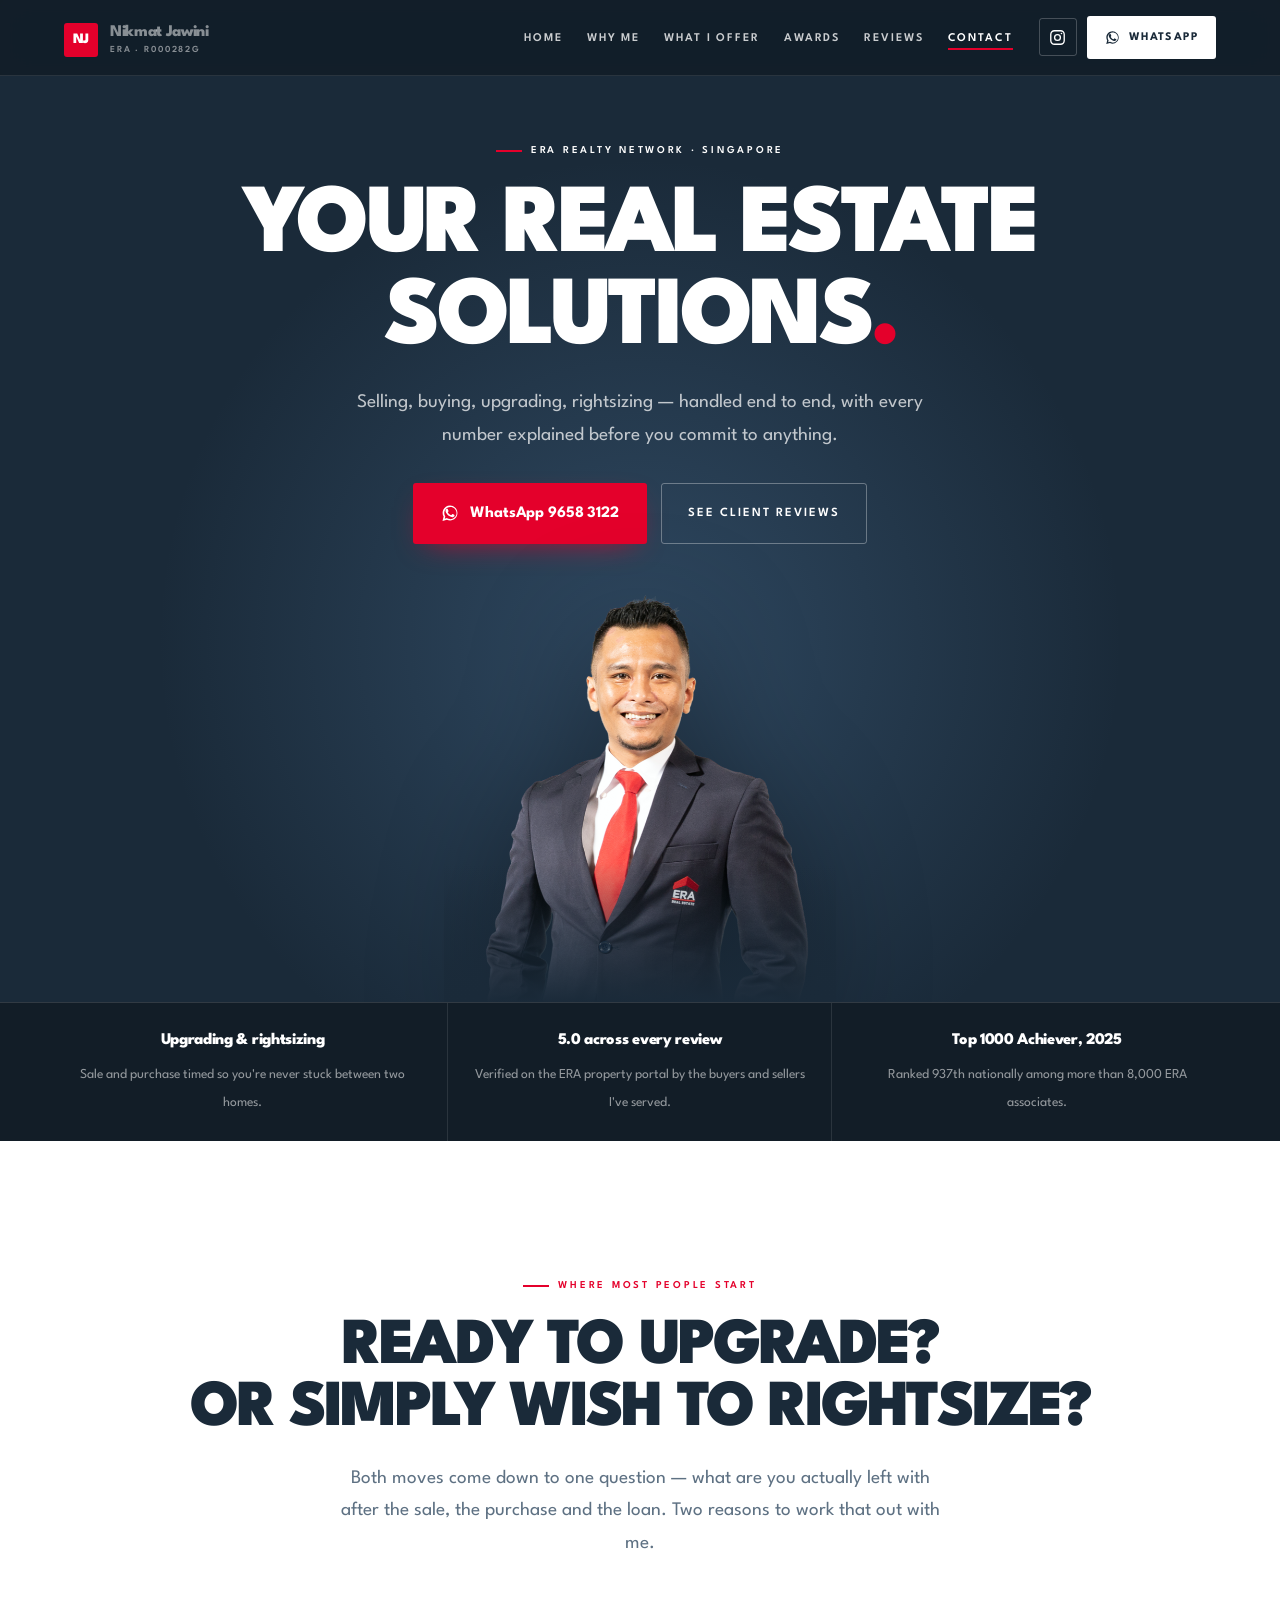
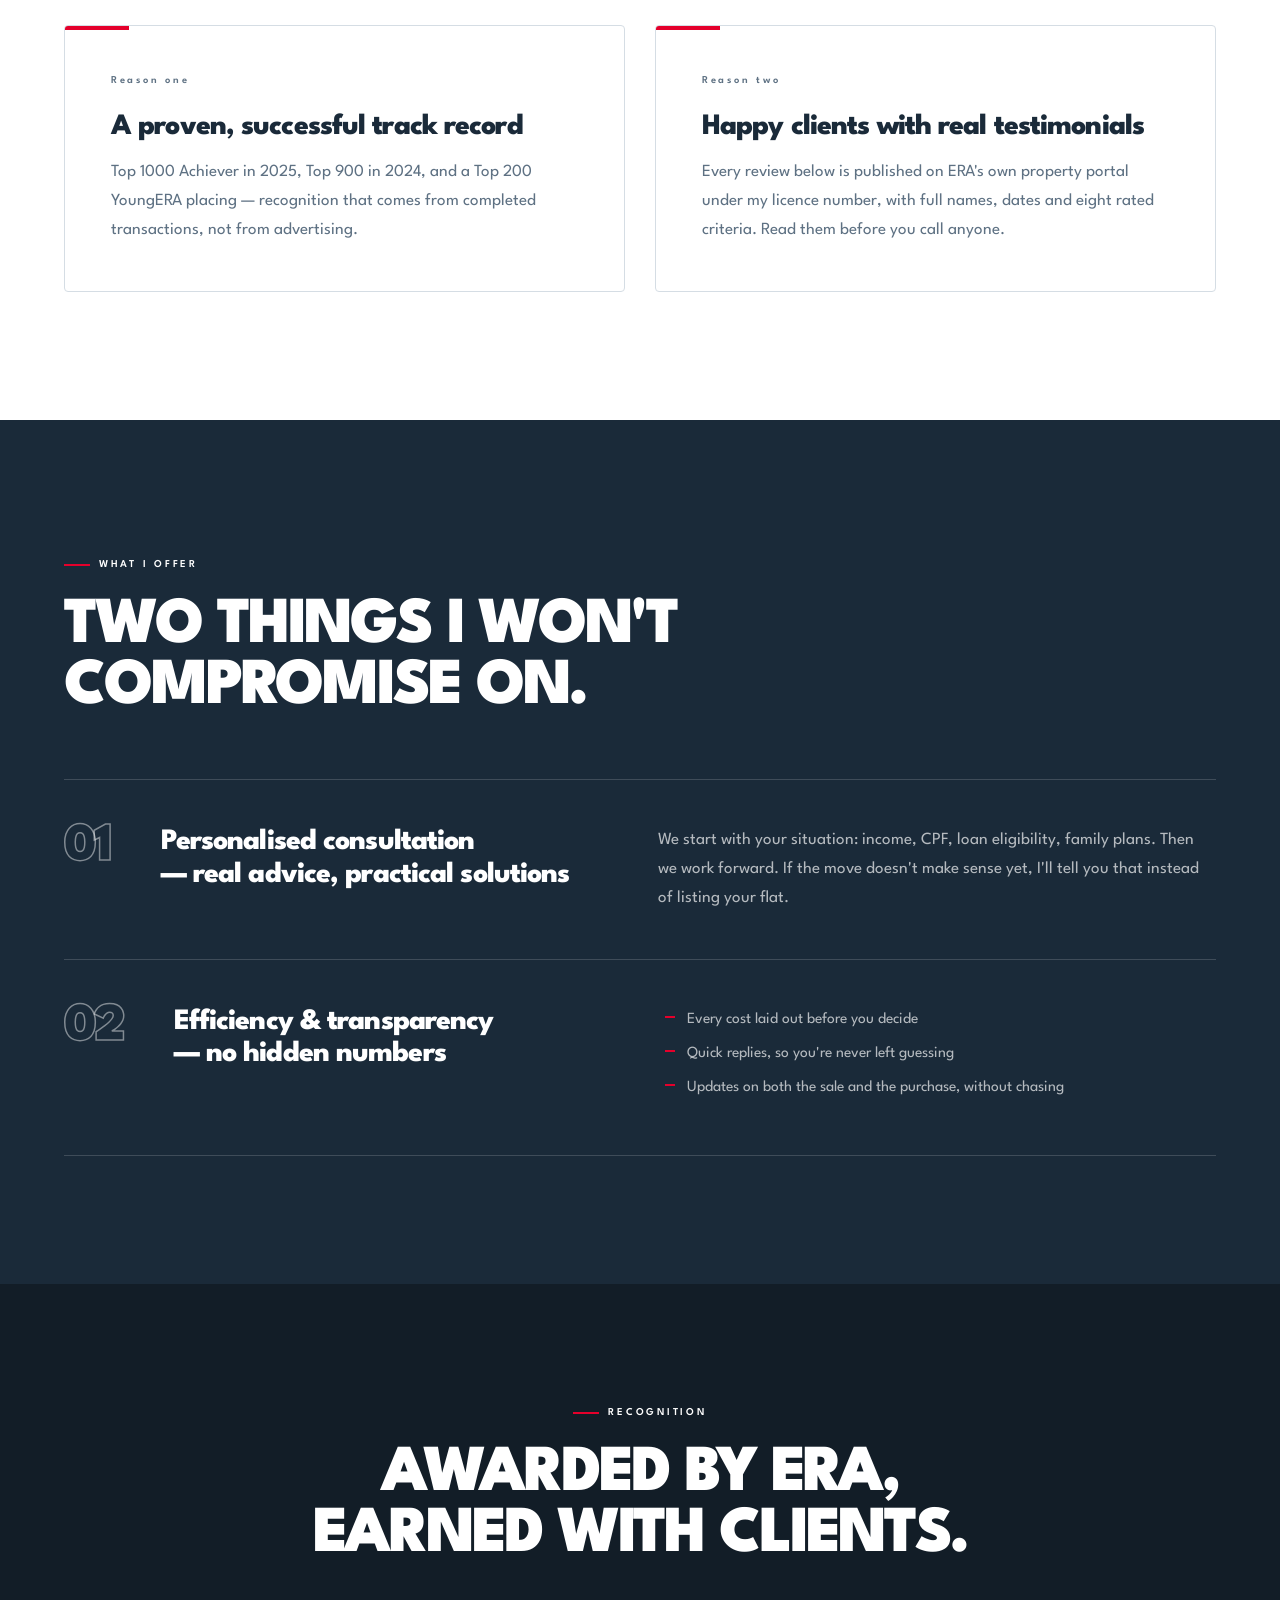
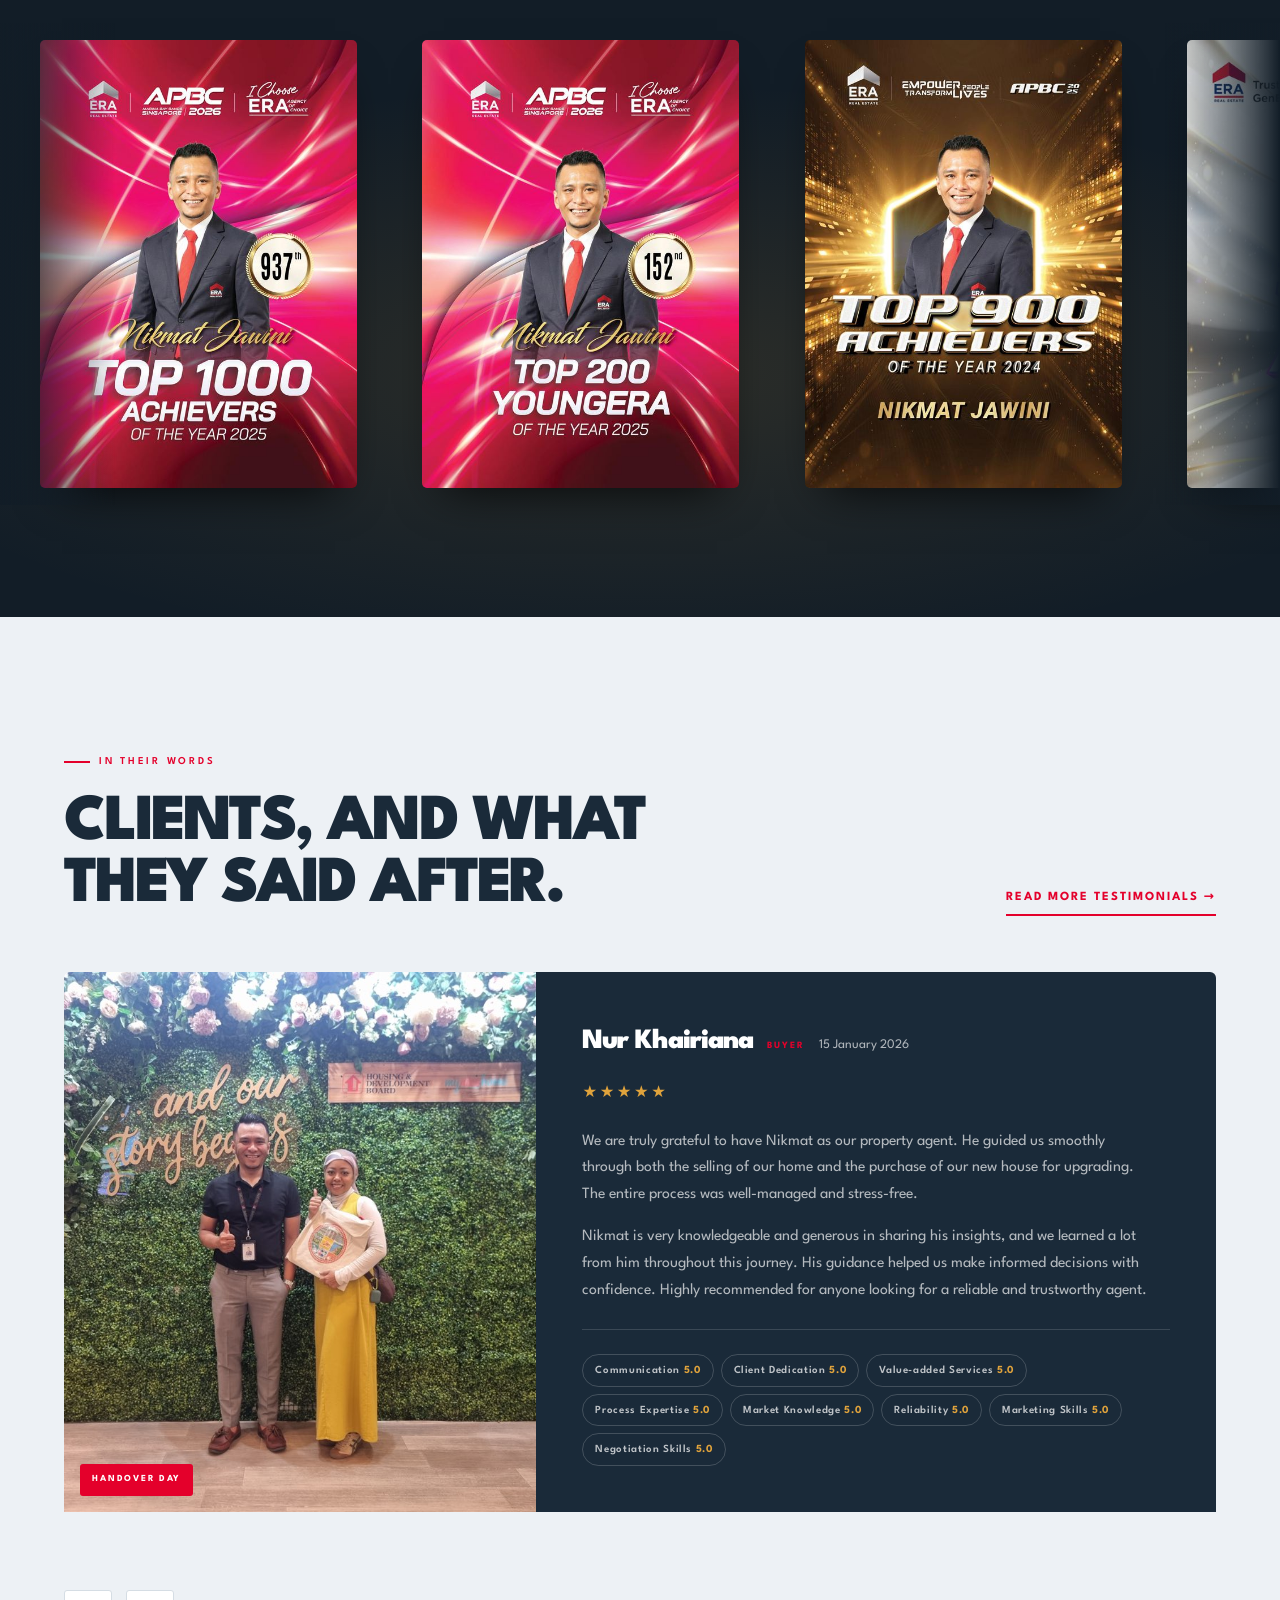
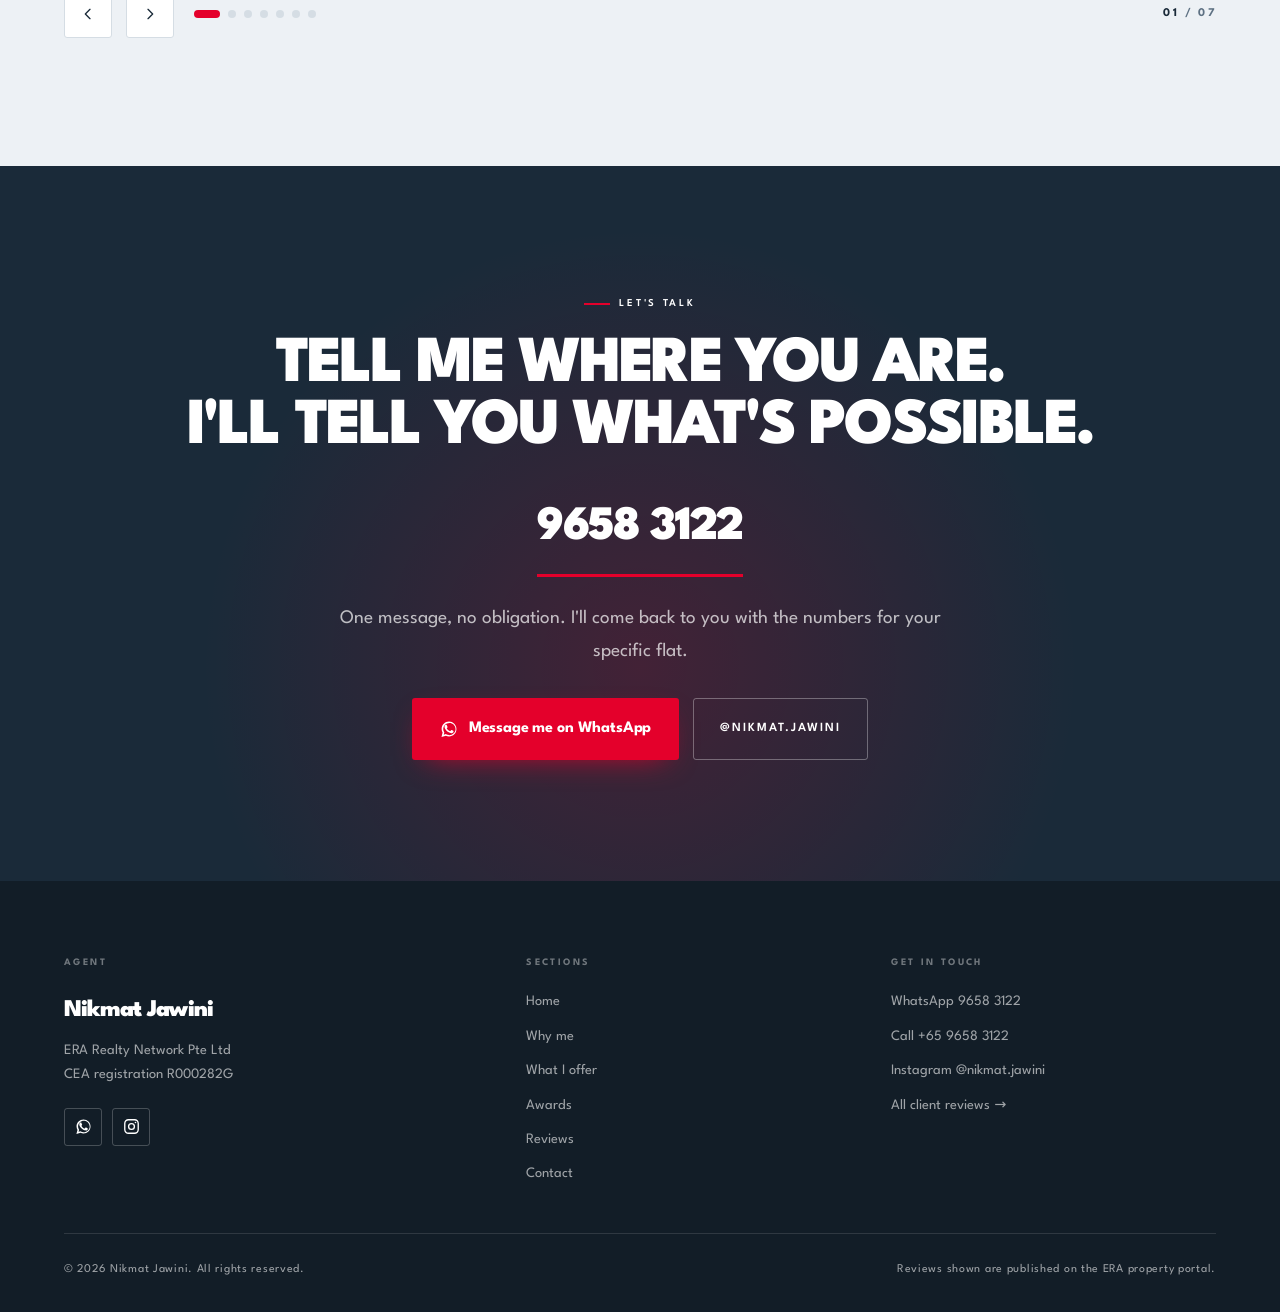
==== design-1.html @ c9c635f3 "Update both designs' hero image to nikmat_2 Co-Authored-By: Claude Opus 4.8 (1M context) <noreply@an" ====
<!DOCTYPE html>
<html lang="en">
<head>
<meta charset="utf-8">
<meta name="viewport" content="width=device-width, initial-scale=1">
<title>Nikmat Jawini — Your Real Estate Solutions | ERA Singapore</title>
<meta name="description" content="Nikmat Jawini, ERA Realty Network. Helping Singapore homeowners upgrade and rightsize with a proven track record and real client testimonials.">
<link rel="preconnect" href="https://fonts.googleapis.com">
<link rel="preconnect" href="https://fonts.gstatic.com" crossorigin>
<link href="https://fonts.googleapis.com/css2?family=League+Spartan:wght@300;400;500;600;700;800;900&display=swap" rel="stylesheet">
<style>
/* ============================================================
   DESIGN 2 — "SIGNAL"
   Palette : navy #1A2A39 · deep #121D27 · paper #FFFFFF
             haze #EDF1F5 · red #E4002B (ERA) · gold #E0A33C
   Type    : League Spartan only — oversized 900 display,
             400 body, 600 tracked labels
   ============================================================ */

:root{
  --navy:#1A2A39;
  --deep:#121D27;
  --navy-2:#22364A;
  --paper:#FFFFFF;
  --haze:#EDF1F5;
  --line:#D5DDE4;
  --red:#E4002B;
  --gold:#E0A33C;
  --muted:#5E7183;
  --on-dark:rgba(255,255,255,.68);
  --nav-h:76px;
  --pad:clamp(20px,5vw,64px);
  --maxw:1280px;
}
*,*::before,*::after{box-sizing:border-box}
html{scroll-behavior:smooth;scroll-padding-top:var(--nav-h);-webkit-text-size-adjust:100%}
body{
  margin:0;background:var(--paper);color:var(--navy);
  font-family:"League Spartan",system-ui,-apple-system,sans-serif;
  font-size:17px;line-height:1.7;font-weight:400;
  -webkit-font-smoothing:antialiased;overflow-x:hidden;
}
img{max-width:100%;display:block}
a{color:inherit}
button{font:inherit;color:inherit}
.wrap{max-width:var(--maxw);margin:0 auto;padding:0 var(--pad)}
.center{text-align:center;margin-inline:auto}

/* ---------- type ---------- */
.kicker{
  display:inline-flex;align-items:center;gap:9px;
  font-size:.66rem;font-weight:600;letter-spacing:.26em;text-transform:uppercase;
  color:var(--red);margin:0 0 22px;
}
.kicker::before{content:"";width:26px;height:2px;background:var(--red)}
.on-dark .kicker{color:#fff}
.on-dark .kicker::before{background:var(--red)}
h1,h2,h3{margin:0;font-weight:900;letter-spacing:-.045em;line-height:.94}
h1{font-size:clamp(2.9rem,8.4vw,6.1rem);text-transform:uppercase}
h2{font-size:clamp(2.2rem,5.6vw,4.1rem);text-transform:uppercase}
h3{font-size:clamp(1.35rem,2.4vw,1.85rem);letter-spacing:-.03em;line-height:1.1;text-transform:none;font-weight:800}
p{margin:0 0 1em}
.lede{font-size:clamp(1.02rem,1.5vw,1.2rem);color:var(--muted);max-width:56ch;font-weight:400}
.on-dark .lede{color:var(--on-dark)}

/* ---------- nav ---------- */
.nav{
  position:fixed;inset:0 0 auto 0;z-index:200;height:var(--nav-h);
  background:rgba(18,29,39,.9);backdrop-filter:saturate(160%) blur(16px);
  border-bottom:1px solid rgba(255,255,255,.1);color:#fff;
}
.nav-in{max-width:var(--maxw);margin:0 auto;height:100%;padding:0 var(--pad);display:flex;align-items:center;gap:26px}
.brand{display:flex;align-items:center;gap:12px;text-decoration:none;flex:0 0 auto}
.brand .mark{width:34px;height:34px;background:var(--red);display:grid;place-items:center;
  font-weight:900;font-size:.9rem;letter-spacing:-.04em;color:#fff;border-radius:3px}
.brand .txt{display:flex;flex-direction:column;line-height:1}
.brand b{font-weight:800;font-size:1.02rem;letter-spacing:-.02em}
.brand span{font-size:.58rem;font-weight:600;letter-spacing:.2em;color:rgba(255,255,255,.5);margin-top:5px}
.nav-links{display:flex;gap:24px;list-style:none;margin:0 0 0 auto;padding:0}
.nav-links a{
  text-decoration:none;font-size:.74rem;font-weight:600;letter-spacing:.16em;text-transform:uppercase;
  position:relative;padding:8px 0;white-space:nowrap;color:rgba(255,255,255,.78);transition:color .25s;
}
.nav-links a::after{content:"";position:absolute;left:0;bottom:2px;width:100%;height:2px;background:var(--red);
  transform:scaleX(0);transform-origin:right;transition:transform .34s cubic-bezier(.2,.7,.3,1)}
.nav-links a:hover,.nav-links a.is-active{color:#fff}
.nav-links a:hover::after,.nav-links a.is-active::after{transform:scaleX(1);transform-origin:left}
.nav-social{display:flex;align-items:center;gap:10px}
.icon-btn{width:38px;height:38px;border-radius:3px;border:1px solid rgba(255,255,255,.22);
  display:grid;place-items:center;text-decoration:none;transition:.25s;flex:0 0 auto;color:#fff}
.icon-btn svg{width:17px;height:17px}
.icon-btn:hover{background:var(--red);border-color:var(--red)}
.wa-btn{display:inline-flex;align-items:center;gap:9px;background:#fff;color:var(--navy);text-decoration:none;
  padding:12px 18px;border-radius:3px;font-size:.73rem;font-weight:700;letter-spacing:.12em;text-transform:uppercase;
  transition:.25s;white-space:nowrap}
.wa-btn svg{width:15px;height:15px}
.wa-btn:hover{background:var(--red);color:#fff}
.burger{display:none;margin-left:auto;width:42px;height:42px;border:1px solid rgba(255,255,255,.22);
  background:none;border-radius:3px;cursor:pointer;position:relative}
.burger i{position:absolute;left:11px;right:11px;height:1.5px;background:#fff;transition:.3s}
.burger i:nth-child(1){top:14px}.burger i:nth-child(2){top:20px}.burger i:nth-child(3){top:26px}
.burger[aria-expanded="true"] i:nth-child(1){transform:translateY(6px) rotate(45deg)}
.burger[aria-expanded="true"] i:nth-child(2){opacity:0}
.burger[aria-expanded="true"] i:nth-child(3){transform:translateY(-6px) rotate(-45deg)}

/* ---------- hero ---------- */
.hero{
  position:relative;background:var(--navy);color:#fff;overflow:hidden;
  padding:calc(var(--nav-h) + clamp(38px,5vw,58px)) 0 0;text-align:center;
}
.hero::before{
  content:"";position:absolute;left:50%;top:8%;width:min(1100px,120vw);aspect-ratio:1;
  transform:translateX(-50%);border-radius:50%;
  background:radial-gradient(circle,rgba(88,132,175,.34),rgba(26,42,57,0) 62%);
}
.hero-in{position:relative;z-index:2}
h1 .ln{display:block}
h1 .red{color:var(--red)}
.hero .lede{margin:22px auto 0;color:rgba(255,255,255,.72)}
.hero-cta{display:flex;gap:14px;justify-content:center;flex-wrap:wrap;margin-top:30px}
.btn-red{display:inline-flex;align-items:center;gap:11px;background:var(--red);color:#fff;text-decoration:none;
  padding:17px 28px;border-radius:3px;font-weight:700;font-size:1rem;letter-spacing:-.01em;
  transition:transform .25s,box-shadow .25s;box-shadow:0 10px 30px -14px rgba(228,0,43,.9)}
.btn-red svg{width:18px;height:18px}
.btn-red:hover{transform:translateY(-3px);box-shadow:0 18px 40px -16px rgba(228,0,43,.95)}
.btn-line{display:inline-flex;align-items:center;gap:10px;text-decoration:none;padding:17px 26px;border-radius:3px;
  border:1px solid rgba(255,255,255,.32);font-weight:600;font-size:.78rem;letter-spacing:.16em;text-transform:uppercase;
  transition:.25s}
.btn-line:hover{background:#fff;color:var(--navy);border-color:#fff}
.hero-figure{position:relative;z-index:2;margin:clamp(8px,1.6vw,20px) auto 0;width:min(392px,76vw)}
.hero-figure img{width:100%;filter:drop-shadow(0 30px 60px rgba(0,0,0,.4))}
.hero-figure::after{content:"";position:absolute;left:0;right:0;bottom:-1px;height:32%;
  background:linear-gradient(180deg,rgba(26,42,57,0),var(--navy))}
.hero-strip{position:relative;z-index:3;border-top:1px solid rgba(255,255,255,.13);background:var(--deep)}
.hero-strip .wrap{display:grid;grid-template-columns:repeat(3,1fr);gap:0}
.hs{padding:24px 26px;border-right:1px solid rgba(255,255,255,.1)}
.hs:first-child{padding-left:0}
.hs:last-child{border-right:0;padding-right:0}
.hs b{display:block;font-weight:800;font-size:1.02rem;letter-spacing:-.02em;color:#fff;margin-bottom:5px}
.hs span{font-size:.85rem;color:rgba(255,255,255,.55)}

/* ---------- sections ---------- */
section{scroll-margin-top:var(--nav-h)}
.sec{padding:clamp(76px,10vw,136px) 0}
.sec-head{max-width:min(58rem,100%)}
.sec-head .lede{max-width:56ch}
.sec-head.center{text-align:center}
.sec-head h2 + .lede{margin-top:22px}
.haze{background:var(--haze)}
.on-dark{background:var(--navy);color:#fff}

/* why — two big cards */
.cards{display:grid;grid-template-columns:1fr 1fr;gap:clamp(18px,2.4vw,30px);margin-top:clamp(42px,5vw,64px)}
.card{background:#fff;border:1px solid var(--line);border-radius:4px;padding:clamp(30px,3.6vw,46px);
  position:relative;overflow:hidden;transition:transform .4s cubic-bezier(.2,.7,.3,1),box-shadow .4s}
.card::before{content:"";position:absolute;left:0;top:0;height:4px;width:64px;background:var(--red)}
.card:hover{transform:translateY(-6px);box-shadow:0 26px 50px -30px rgba(26,42,57,.45)}
.card .idx{font-size:.66rem;font-weight:600;letter-spacing:.26em;color:var(--muted);display:block;margin-bottom:22px}
.card h3{margin-bottom:14px}
.card p{color:var(--muted);margin:0}

/* offer — numbered rows */
.rows{margin-top:clamp(40px,5vw,60px);border-top:1px solid rgba(255,255,255,.16)}
.row{display:grid;grid-template-columns:auto 1fr 1.25fr;gap:clamp(20px,4vw,54px);
  padding:clamp(30px,3.6vw,46px) 0;border-bottom:1px solid rgba(255,255,255,.16);align-items:start}
.row .n{font-size:clamp(2.4rem,4.4vw,3.4rem);font-weight:900;line-height:.8;letter-spacing:-.06em;
  color:transparent;-webkit-text-stroke:1.5px rgba(255,255,255,.45)}
.row h3{color:#fff}
.row p{color:var(--on-dark);margin:0}
.row ul{margin:0;padding:0;list-style:none}
.row li{position:relative;padding-left:22px;color:var(--on-dark);margin-bottom:8px;font-size:.97rem}
.row li::before{content:"";position:absolute;left:0;top:.65em;width:10px;height:2px;background:var(--red)}

/* ---------- awards marquee ---------- */
.awards{background:var(--deep);color:#fff;padding:clamp(70px,9vw,112px) 0;overflow:hidden;position:relative}
.awards::before{content:"";position:absolute;left:50%;top:40%;width:140vw;height:70vh;transform:translateX(-50%);
  background:radial-gradient(ellipse,rgba(224,163,60,.13),rgba(18,29,39,0) 65%);pointer-events:none}
.awards .wrap{position:relative;z-index:2;margin-bottom:clamp(38px,4.4vw,56px)}
.marquee{position:relative;z-index:2;--fade:clamp(28px,9vw,170px)}
.marquee::before,.marquee::after{content:"";position:absolute;top:0;bottom:0;width:var(--fade);z-index:3;pointer-events:none}
.marquee::before{left:0;background:linear-gradient(90deg,var(--deep),rgba(18,29,39,0))}
.marquee::after{right:0;background:linear-gradient(270deg,var(--deep),rgba(18,29,39,0))}
.marquee-track{display:flex;width:max-content;animation:slide 44s linear infinite;will-change:transform}
.marquee:hover .marquee-track{animation-play-state:paused}
@keyframes slide{from{transform:translate3d(0,0,0)}to{transform:translate3d(calc(-1 * var(--shift,50%)),0,0)}}
.award{flex:0 0 auto;height:clamp(290px,35vw,450px);margin-right:clamp(14px,2vw,26px);border-radius:5px;overflow:hidden;
  box-shadow:0 22px 44px -22px rgba(0,0,0,.85);transition:transform .35s}
.award:hover{transform:translateY(-8px)}
.award img{height:100%;width:auto;object-fit:contain}

/* ---------- reviews ---------- */
.rev-top{display:flex;justify-content:space-between;align-items:flex-end;gap:26px;flex-wrap:wrap}
.link-red{display:inline-flex;align-items:center;gap:9px;text-decoration:none;font-weight:700;font-size:.78rem;
  letter-spacing:.16em;text-transform:uppercase;color:var(--red);border-bottom:2px solid var(--red);padding-bottom:6px;transition:.25s}
.link-red:hover{gap:15px}
.carousel{margin-top:clamp(38px,4.4vw,56px);position:relative}
.viewport{overflow:hidden;border-radius:6px}
.track{display:flex;transition:transform .6s cubic-bezier(.3,.8,.25,1)}
.slide{flex:0 0 100%;min-width:0}
.slide-in{display:grid;grid-template-columns:.82fr 1.18fr;background:var(--navy);color:#fff;min-height:520px}
.shot{position:relative;background:var(--navy-2);overflow:hidden}
.shot img{width:100%;height:100%;object-fit:cover}
.shot .stamp{position:absolute;left:16px;bottom:16px;background:var(--red);color:#fff;border-radius:3px;
  font-size:.58rem;font-weight:700;letter-spacing:.2em;text-transform:uppercase;padding:8px 12px}
.monogram{height:100%;display:grid;place-content:center;gap:14px;text-align:center;
  background:linear-gradient(150deg,var(--navy-2),var(--deep))}
.monogram .mk{font-size:clamp(2.8rem,5.4vw,3.8rem);font-weight:900;letter-spacing:-.05em;line-height:1}
.monogram .ms{font-size:.6rem;font-weight:700;letter-spacing:.24em;text-transform:uppercase;color:var(--red)}
.rev-pad{padding:clamp(30px,3.6vw,50px)}
.rev-meta{display:flex;align-items:baseline;gap:14px;flex-wrap:wrap}
.rev-name{font-weight:900;font-size:clamp(1.35rem,2.2vw,1.75rem);letter-spacing:-.035em}
.rev-role{font-size:.6rem;font-weight:700;letter-spacing:.22em;text-transform:uppercase;color:var(--red)}
.rev-date{font-size:.82rem;color:rgba(255,255,255,.66)}
.stars{color:var(--gold);letter-spacing:.16em;font-size:1.02rem;margin:14px 0 20px}
.rev-body{color:var(--on-dark);max-height:14.5em;overflow:auto;padding-right:14px;font-size:.98rem}
.rev-body p:last-child{margin-bottom:0}
.rev-body::-webkit-scrollbar{width:3px}
.rev-body::-webkit-scrollbar-thumb{background:rgba(255,255,255,.22)}
.pills{display:flex;flex-wrap:wrap;gap:7px;margin-top:26px;padding-top:24px;border-top:1px solid rgba(255,255,255,.14)}
.pill{font-size:.68rem;font-weight:600;letter-spacing:.06em;color:rgba(255,255,255,.72);
  border:1px solid rgba(255,255,255,.18);border-radius:999px;padding:6px 12px;white-space:nowrap}
.pill b{color:var(--gold);font-weight:700}
.car-ctrl{display:flex;align-items:center;gap:14px;margin-top:26px}
.arrow{width:48px;height:48px;border-radius:3px;border:1px solid var(--line);background:#fff;cursor:pointer;
  display:grid;place-items:center;transition:.25s;color:var(--navy)}
.arrow svg{width:16px;height:16px}
.arrow:hover{background:var(--red);border-color:var(--red);color:#fff}
.dots{display:flex;gap:8px;margin-left:6px}
.dot{width:8px;height:8px;border-radius:50%;border:0;background:var(--line);cursor:pointer;padding:0;transition:.3s}
.dot.is-on{background:var(--red);width:26px;border-radius:4px}
.counter{margin-left:auto;font-size:.74rem;font-weight:700;letter-spacing:.2em;color:var(--muted)}
.counter b{color:var(--navy)}

/* ---------- contact ---------- */
.contact{background:var(--navy);color:#fff;padding:clamp(78px,9.5vw,130px) 0;text-align:center;position:relative;overflow:hidden}
.contact::before{content:"";position:absolute;left:50%;bottom:-40%;width:min(1000px,120vw);aspect-ratio:1;transform:translateX(-50%);
  border-radius:50%;background:radial-gradient(circle,rgba(228,0,43,.2),rgba(26,42,57,0) 62%)}
.contact .wrap{position:relative;z-index:2}
.phone{display:inline-block;margin-top:28px;font-size:clamp(1.9rem,5vw,3rem);font-weight:900;letter-spacing:-.03em;
  text-decoration:none;border-bottom:3px solid var(--red);padding-bottom:6px}

/* ---------- footer ---------- */
.foot{background:var(--deep);color:rgba(255,255,255,.6);padding:clamp(50px,6vw,74px) 0 32px;font-size:.9rem}
.foot-grid{display:grid;grid-template-columns:1.3fr 1fr 1fr;gap:40px;padding-bottom:36px;border-bottom:1px solid rgba(255,255,255,.12)}
.foot h4{margin:0 0 18px;font-size:.62rem;font-weight:700;letter-spacing:.24em;text-transform:uppercase;color:rgba(255,255,255,.4)}
.foot-brand b{display:block;color:#fff;font-size:1.5rem;font-weight:900;letter-spacing:-.035em;margin-bottom:8px}
.foot ul{list-style:none;margin:0;padding:0}
.foot li{margin-bottom:10px}
.foot a{text-decoration:none;transition:.22s}
.foot a:hover{color:var(--red)}
.foot-social{display:flex;gap:10px;margin-top:20px}
.foot-base{display:flex;justify-content:space-between;gap:18px;flex-wrap:wrap;padding-top:26px;font-size:.74rem;letter-spacing:.06em}

/* reveal */
.rv{opacity:0;transform:translateY(20px);transition:opacity .85s ease,transform .85s cubic-bezier(.2,.7,.3,1)}
.rv.in{opacity:1;transform:none}

/* ---------- responsive ---------- */
@media (max-width:1080px){.nav-links{gap:17px}.nav-links a{font-size:.68rem;letter-spacing:.11em}}
@media (max-width:900px){
  .burger{display:block}
  .nav-links{position:fixed;top:var(--nav-h);left:0;right:0;flex-direction:column;gap:0;background:var(--deep);
    border-bottom:1px solid rgba(255,255,255,.12);padding:8px var(--pad) 22px;margin:0;display:none}
  .nav-links.open{display:flex}
  .nav-links a{font-size:.95rem;letter-spacing:.04em;text-transform:none;padding:14px 0;
    border-bottom:1px solid rgba(255,255,255,.09);font-weight:600}
  .nav-links a::after{display:none}
  .nav-social{margin-left:0}
  .nav-in{gap:12px}
  .nav .wa-btn span{display:none}
  .nav .wa-btn{padding:12px 14px}
  .hero-strip .wrap{grid-template-columns:1fr}
  .hs{border-right:0;border-bottom:1px solid rgba(255,255,255,.1);padding:18px 0!important}
  .hs:last-child{border-bottom:0}
  .cards{grid-template-columns:1fr}
  .row{grid-template-columns:auto 1fr;gap:18px}
  .row > *:nth-child(3){grid-column:2}
  .slide-in{grid-template-columns:1fr;min-height:0}
  .shot{height:300px}
  .foot-grid{grid-template-columns:1fr}
}
@media (max-width:560px){
  body{font-size:16px}
  .rev-body{max-height:none}
  .counter{width:100%;margin-left:0;order:5;text-align:right}
}
@media (prefers-reduced-motion:reduce){
  html{scroll-behavior:auto}
  .marquee-track{animation:none}
  .track{transition:none}
  .rv{opacity:1;transform:none;transition:none}
  *{animation-duration:.01ms!important;transition-duration:.01ms!important}
}
:focus-visible{outline:2px solid var(--red);outline-offset:3px}
</style>
</head>
<body>

<!-- ============ FIXED NAV ============ -->
<header class="nav">
  <div class="nav-in">
    <a class="brand" href="#top">
      <span class="mark">NJ</span>
      <span class="txt"><b>Nikmat Jawini</b><span>ERA · R000282G</span></span>
    </a>
    <button class="burger" aria-label="Open menu" aria-expanded="false" aria-controls="menu"><i></i><i></i><i></i></button>
    <ul class="nav-links" id="menu">
      <li><a href="#top">Home</a></li>
      <li><a href="#why">Why me</a></li>
      <li><a href="#offer">What I offer</a></li>
      <li><a href="#awards">Awards</a></li>
      <li><a href="#reviews">Reviews</a></li>
      <li><a href="#contact">Contact</a></li>
    </ul>
    <div class="nav-social">
      <a class="icon-btn" href="https://www.instagram.com/nikmat.jawini/" target="_blank" rel="noopener" aria-label="Instagram"><svg viewBox="0 0 24 24" fill="none" stroke="currentColor" stroke-width="1.9" stroke-linecap="round" stroke-linejoin="round" aria-hidden="true"><rect x="2.5" y="2.5" width="19" height="19" rx="5.2"/><circle cx="12" cy="12" r="4.1"/><circle cx="17.6" cy="6.4" r="1.15" fill="currentColor" stroke="none"/></svg></a>
      <a class="wa-btn" href="https://wa.me/6596583122" target="_blank" rel="noopener"><svg viewBox="0 0 24 24" fill="currentColor" aria-hidden="true"><path d="M17.47 14.38c-.3-.15-1.75-.86-2.02-.96-.27-.1-.47-.15-.67.15-.2.3-.77.96-.94 1.16-.17.2-.35.22-.65.07-.3-.15-1.25-.46-2.38-1.47-.88-.78-1.47-1.75-1.64-2.05-.17-.3-.02-.46.13-.61.13-.13.3-.35.45-.52.15-.17.2-.3.3-.5.1-.2.05-.37-.02-.52-.07-.15-.67-1.61-.92-2.21-.24-.58-.49-.5-.67-.51h-.57c-.2 0-.52.07-.79.37-.27.3-1.04 1.01-1.04 2.47s1.06 2.86 1.21 3.06c.15.2 2.1 3.2 5.08 4.49.71.31 1.26.49 1.69.62.71.23 1.36.19 1.87.12.57-.09 1.75-.72 2-1.41.25-.69.25-1.28.17-1.41-.07-.12-.27-.2-.57-.35Z"/><path d="M12.04 2C6.6 2 2.17 6.43 2.17 11.87c0 1.74.46 3.44 1.32 4.94L2 22.5l5.85-1.53a9.83 9.83 0 0 0 4.19.94h.01c5.43 0 9.86-4.43 9.86-9.87 0-2.64-1.03-5.12-2.89-6.98A9.8 9.8 0 0 0 12.04 2Zm0 17.98c-1.36 0-2.7-.37-3.87-1.06l-.28-.16-2.88.75.77-2.81-.18-.29a8.14 8.14 0 0 1-1.25-4.34c0-4.52 3.68-8.2 8.2-8.2 2.19 0 4.25.86 5.8 2.41a8.14 8.14 0 0 1 2.4 5.8c0 4.52-3.68 8.2-8.71 8.2Z"/></svg><span>WhatsApp</span></a>
    </div>
  </div>
</header>

<main id="top">

<!-- ============ HERO ============ -->
<section class="hero">
  <div class="wrap hero-in">
    <p class="kicker" style="color:#fff">ERA Realty Network · Singapore</p>
    <h1><span class="ln">Your real estate</span><span class="ln">solutions<span class="red">.</span></span></h1>
    <p class="lede center">Selling, buying, upgrading, rightsizing — handled end to end, with every number explained before you commit to anything.</p>
    <div class="hero-cta">
      <a class="btn-red" href="https://wa.me/6596583122" target="_blank" rel="noopener"><svg viewBox="0 0 24 24" fill="currentColor" aria-hidden="true"><path d="M17.47 14.38c-.3-.15-1.75-.86-2.02-.96-.27-.1-.47-.15-.67.15-.2.3-.77.96-.94 1.16-.17.2-.35.22-.65.07-.3-.15-1.25-.46-2.38-1.47-.88-.78-1.47-1.75-1.64-2.05-.17-.3-.02-.46.13-.61.13-.13.3-.35.45-.52.15-.17.2-.3.3-.5.1-.2.05-.37-.02-.52-.07-.15-.67-1.61-.92-2.21-.24-.58-.49-.5-.67-.51h-.57c-.2 0-.52.07-.79.37-.27.3-1.04 1.01-1.04 2.47s1.06 2.86 1.21 3.06c.15.2 2.1 3.2 5.08 4.49.71.31 1.26.49 1.69.62.71.23 1.36.19 1.87.12.57-.09 1.75-.72 2-1.41.25-.69.25-1.28.17-1.41-.07-.12-.27-.2-.57-.35Z"/><path d="M12.04 2C6.6 2 2.17 6.43 2.17 11.87c0 1.74.46 3.44 1.32 4.94L2 22.5l5.85-1.53a9.83 9.83 0 0 0 4.19.94h.01c5.43 0 9.86-4.43 9.86-9.87 0-2.64-1.03-5.12-2.89-6.98A9.8 9.8 0 0 0 12.04 2Zm0 17.98c-1.36 0-2.7-.37-3.87-1.06l-.28-.16-2.88.75.77-2.81-.18-.29a8.14 8.14 0 0 1-1.25-4.34c0-4.52 3.68-8.2 8.2-8.2 2.19 0 4.25.86 5.8 2.41a8.14 8.14 0 0 1 2.4 5.8c0 4.52-3.68 8.2-8.71 8.2Z"/></svg> WhatsApp 9658 3122</a>
      <a class="btn-line" href="#reviews">See client reviews</a>
    </div>
  </div>
  <figure class="hero-figure"><img src="[data-uri]" alt="Nikmat Jawini, ERA real estate agent"></figure>
  <div class="hero-strip">
    <div class="wrap">
      <div class="hs"><b>Upgrading &amp; rightsizing</b><span>Sale and purchase timed so you're never stuck between two homes.</span></div>
      <div class="hs"><b>5.0 across every review</b><span>Verified on the ERA property portal by the buyers and sellers I've served.</span></div>
      <div class="hs"><b>Top 1000 Achiever, 2025</b><span>Ranked 937th nationally among more than 8,000 ERA associates.</span></div>
    </div>
  </div>
</section>

<!-- ============ WHY ME ============ -->
<section class="sec" id="why">
  <div class="wrap">
    <div class="sec-head center rv">
      <p class="kicker">Where most people start</p>
      <h2>Ready to upgrade?<br>Or simply wish to rightsize?</h2>
      <p class="lede center" style="margin-top:22px">Both moves come down to one question — what are you actually left with after the sale, the purchase and the loan. Two reasons to work that out with me.</p>
    </div>
    <div class="cards">
      <article class="card rv">
        <span class="idx">Reason one</span>
        <h3>A proven, successful track record</h3>
        <p>Top 1000 Achiever in 2025, Top 900 in 2024, and a Top 200 YoungERA placing — recognition that comes from completed transactions, not from advertising.</p>
      </article>
      <article class="card rv">
        <span class="idx">Reason two</span>
        <h3>Happy clients with real testimonials</h3>
        <p>Every review below is published on ERA's own property portal under my licence number, with full names, dates and eight rated criteria. Read them before you call anyone.</p>
      </article>
    </div>
  </div>
</section>

<!-- ============ WHAT I OFFER ============ -->
<section class="sec on-dark" id="offer">
  <div class="wrap">
    <div class="sec-head rv">
      <p class="kicker">What I offer</p>
      <h2>Two things I won't<br>compromise on.</h2>
    </div>
    <div class="rows">
      <div class="row rv">
        <span class="n">01</span>
        <h3>Personalised consultation<br>— real advice, practical solutions</h3>
        <p>We start with your situation: income, CPF, loan eligibility, family plans. Then we work forward. If the move doesn't make sense yet, I'll tell you that instead of listing your flat.</p>
      </div>
      <div class="row rv">
        <span class="n">02</span>
        <h3>Efficiency &amp; transparency<br>— no hidden numbers</h3>
        <ul>
          <li>Every cost laid out before you decide</li>
          <li>Quick replies, so you're never left guessing</li>
          <li>Updates on both the sale and the purchase, without chasing</li>
        </ul>
      </div>
    </div>
  </div>
</section>

<!-- ============ AWARDS MARQUEE ============ -->
<section class="awards" id="awards">
  <div class="wrap">
    <div class="sec-head center rv">
      <p class="kicker" style="color:#fff">Recognition</p>
      <h2>Awarded by ERA,<br>earned with clients.</h2>
    </div>
  </div>
  <div class="marquee" aria-label="ERA achievement awards">
    <div class="marquee-track">
      <figure class="award"><img src="[data-uri]" width="560" height="792" alt="Top 1000 Achievers of the Year 2025 — 937th, Nikmat Jawini"></figure>
      <figure class="award"><img src="[data-uri]" width="560" height="792" alt="Top 200 YoungERA of the Year 2025 — 152nd, Nikmat Jawini"></figure>
      <figure class="award"><img src="[data-uri]" width="560" height="791" alt="Top 900 Achievers of the Year 2024 — Nikmat Jawini"></figure>
      <figure class="award"><img src="[data-uri]" width="620" height="620" alt="Top 500 Achievers Q2 2024, YoungERA — Nikmat Jawini"></figure>
      <figure class="award" aria-hidden="true"><img src="[data-uri]" width="560" height="792" alt=""></figure>
      <figure class="award" aria-hidden="true"><img src="[data-uri]" width="560" height="792" alt=""></figure>
      <figure class="award" aria-hidden="true"><img src="[data-uri]" width="560" height="791" alt=""></figure>
      <figure class="award" aria-hidden="true"><img src="[data-uri]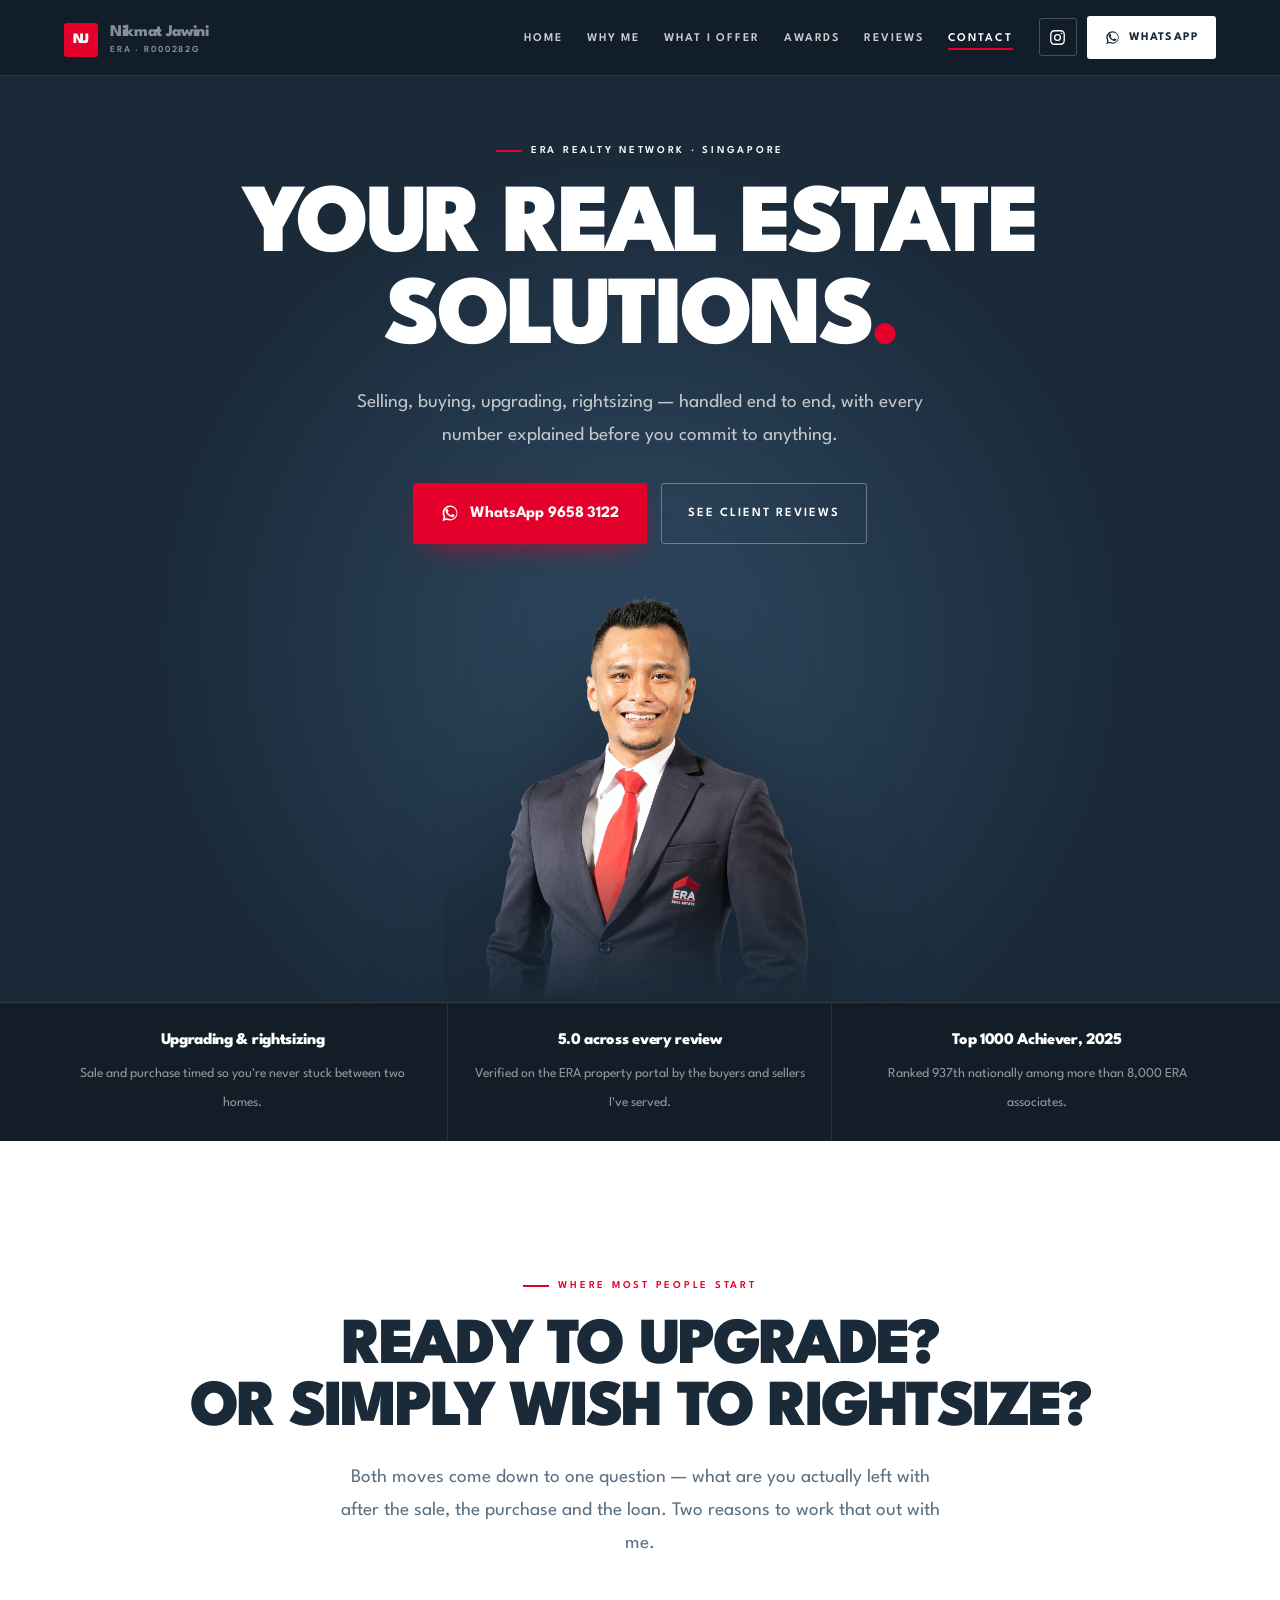
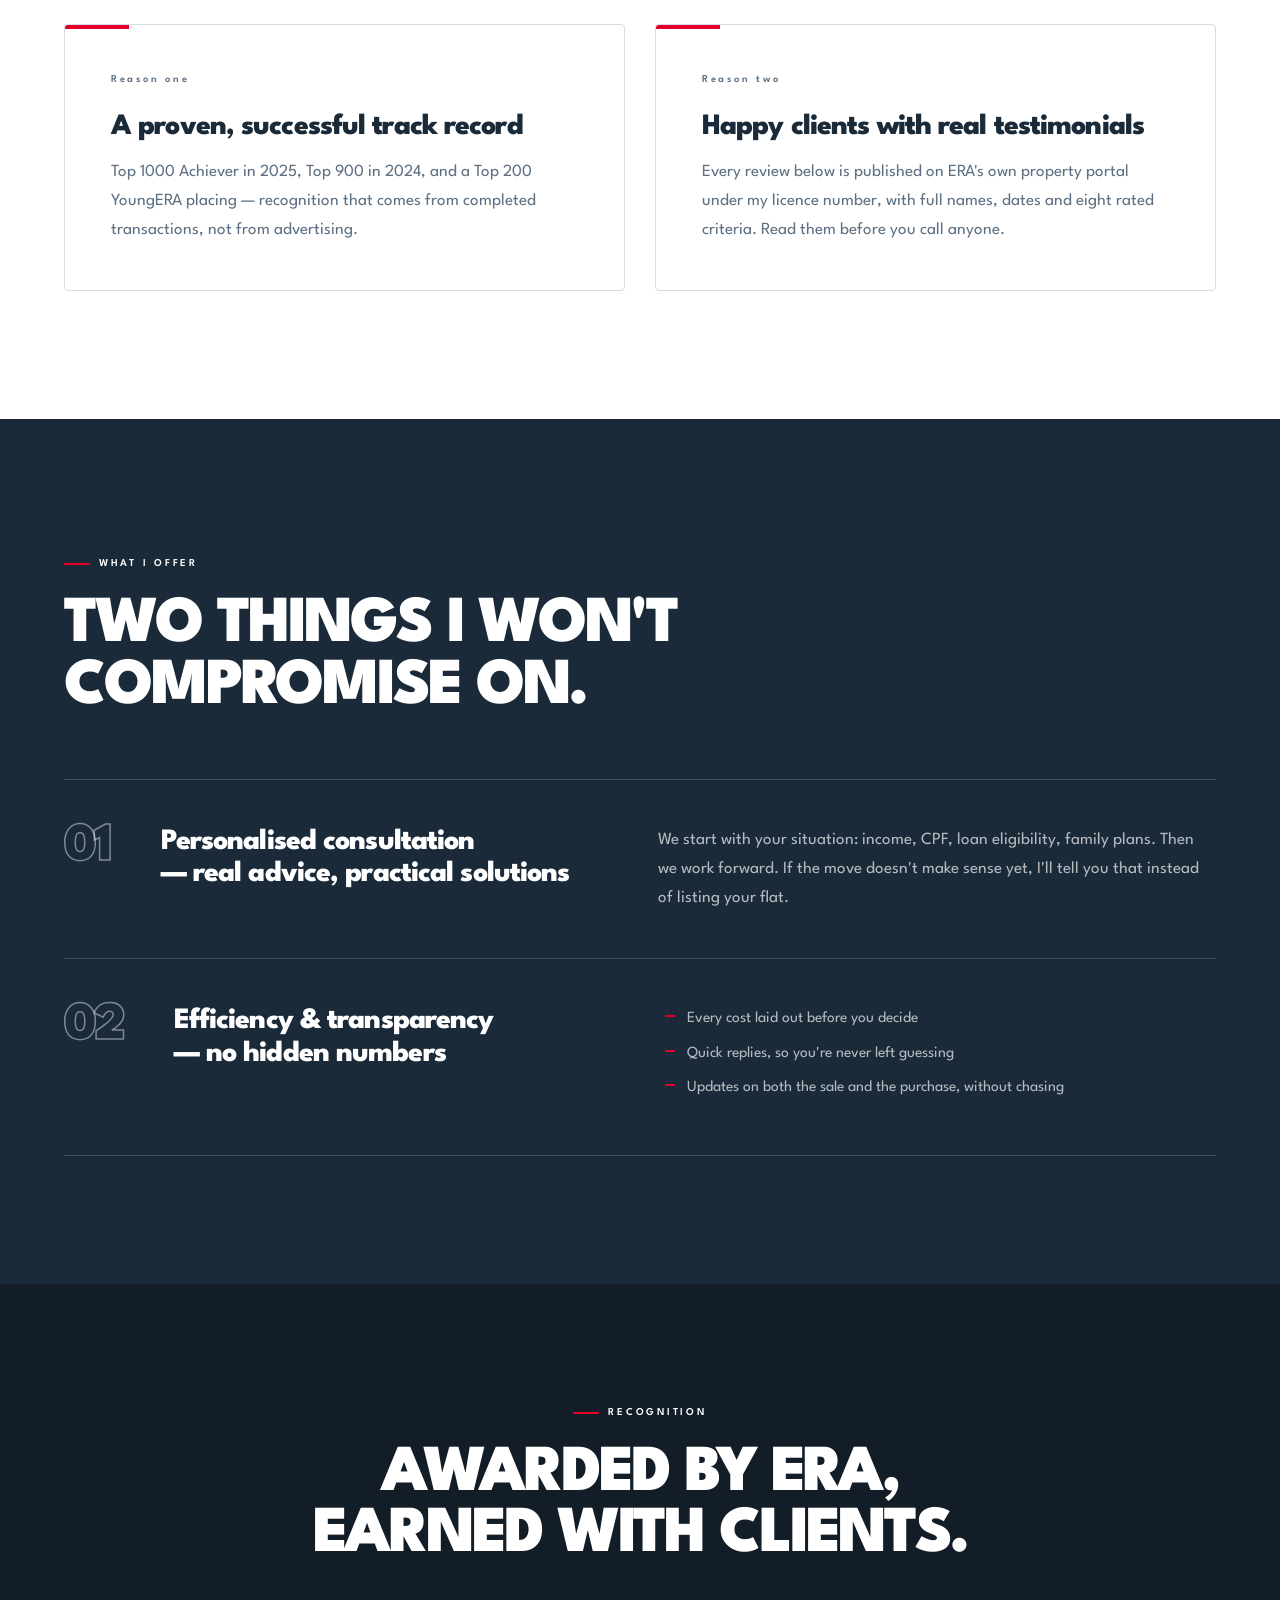
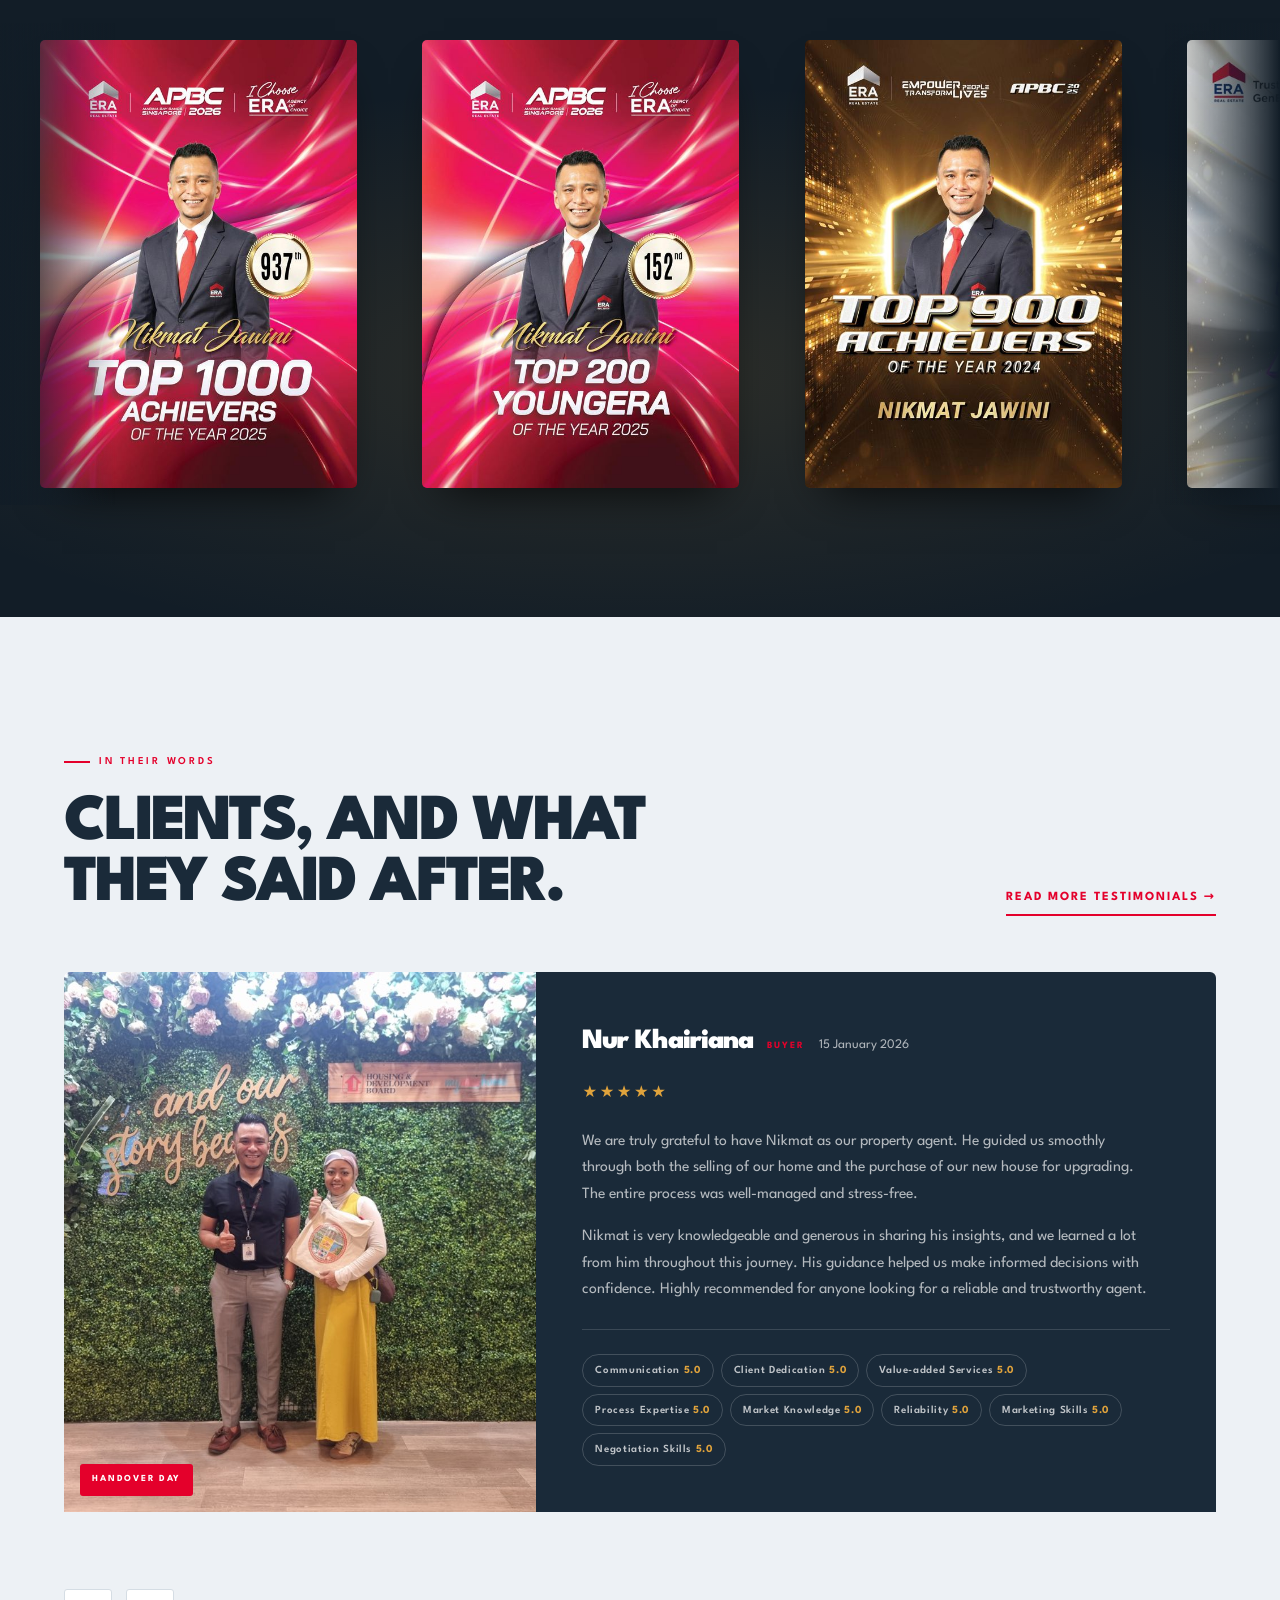
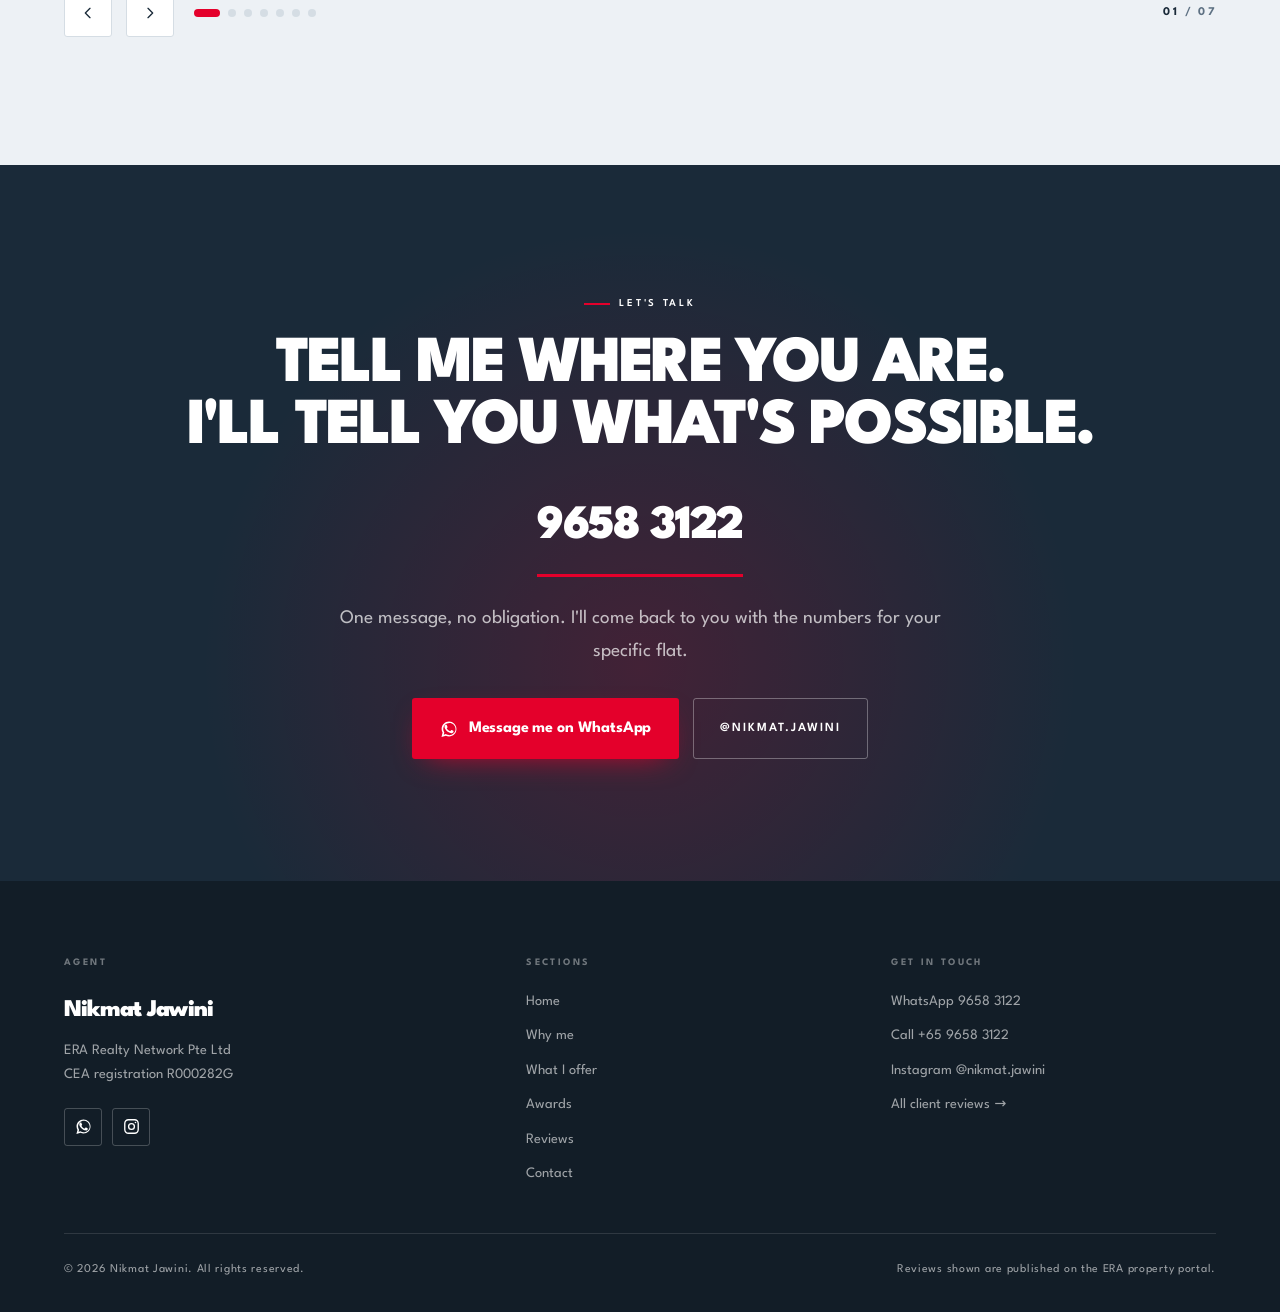
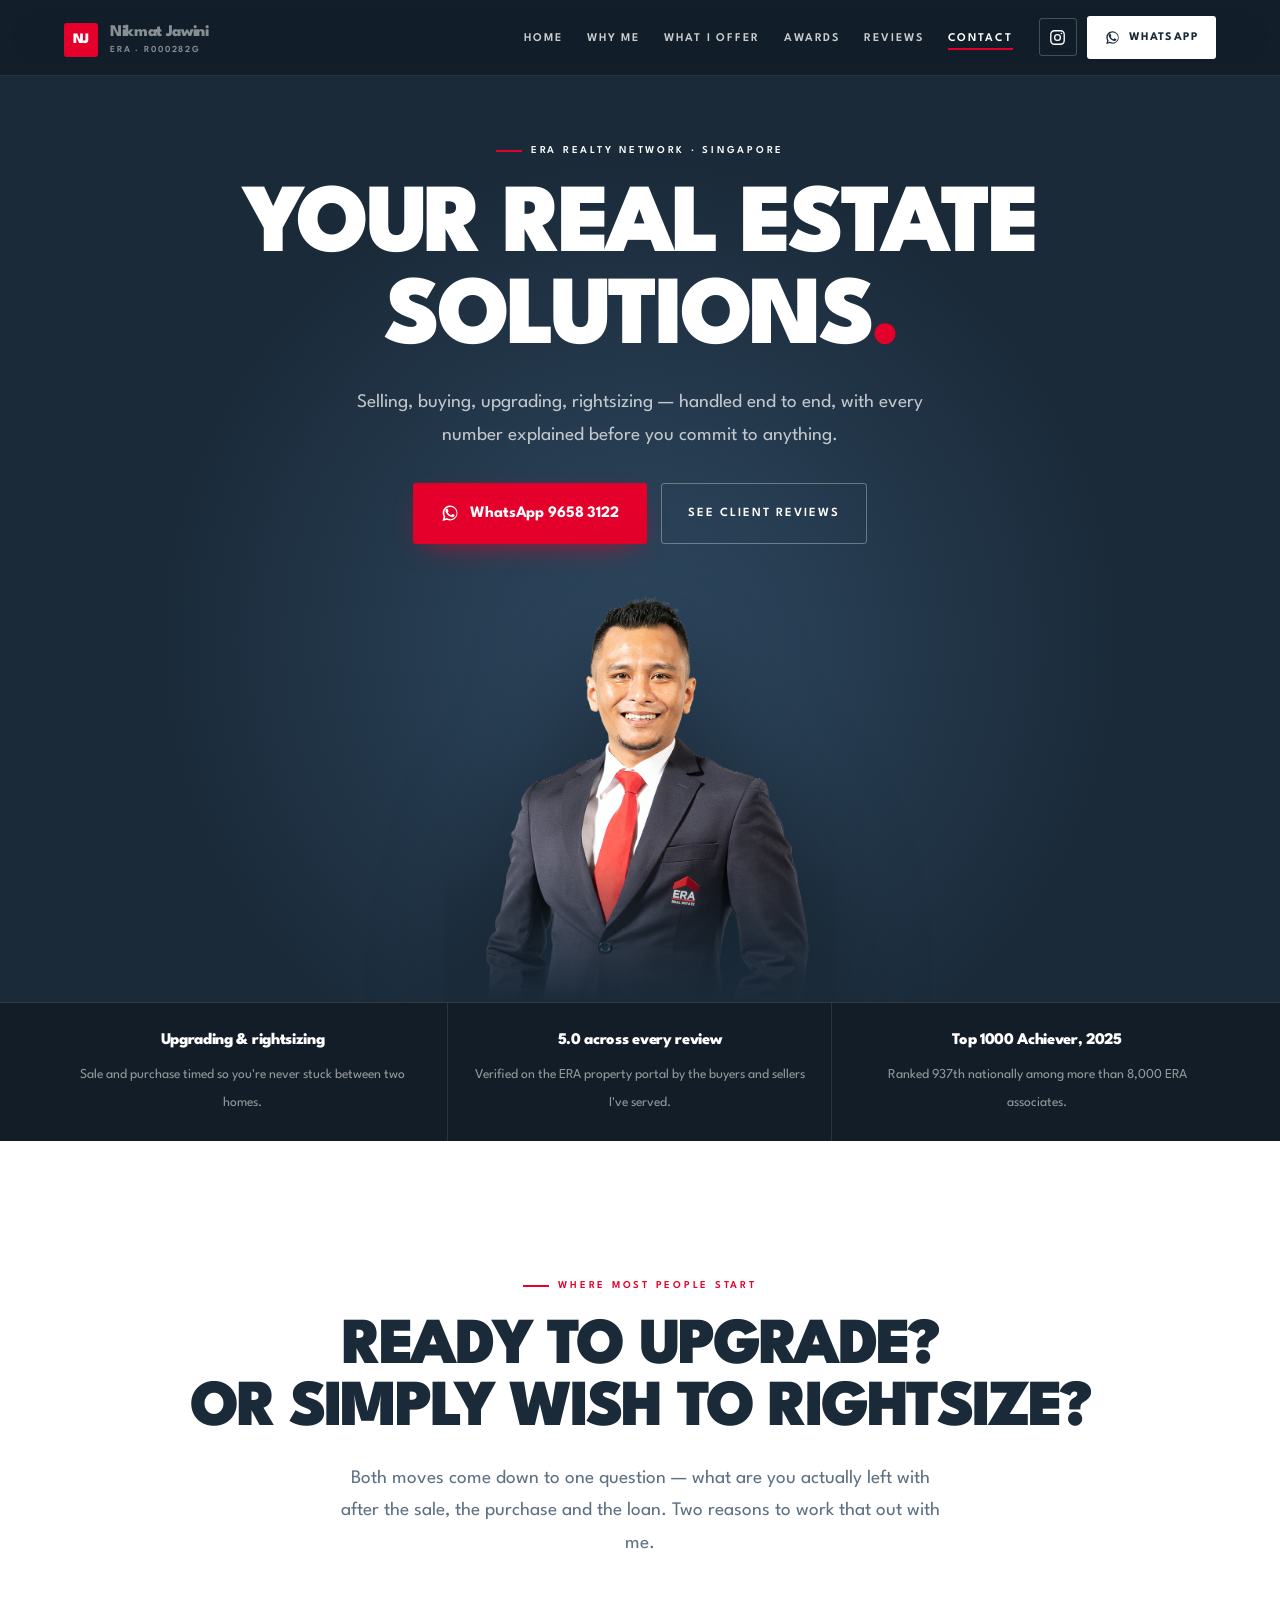
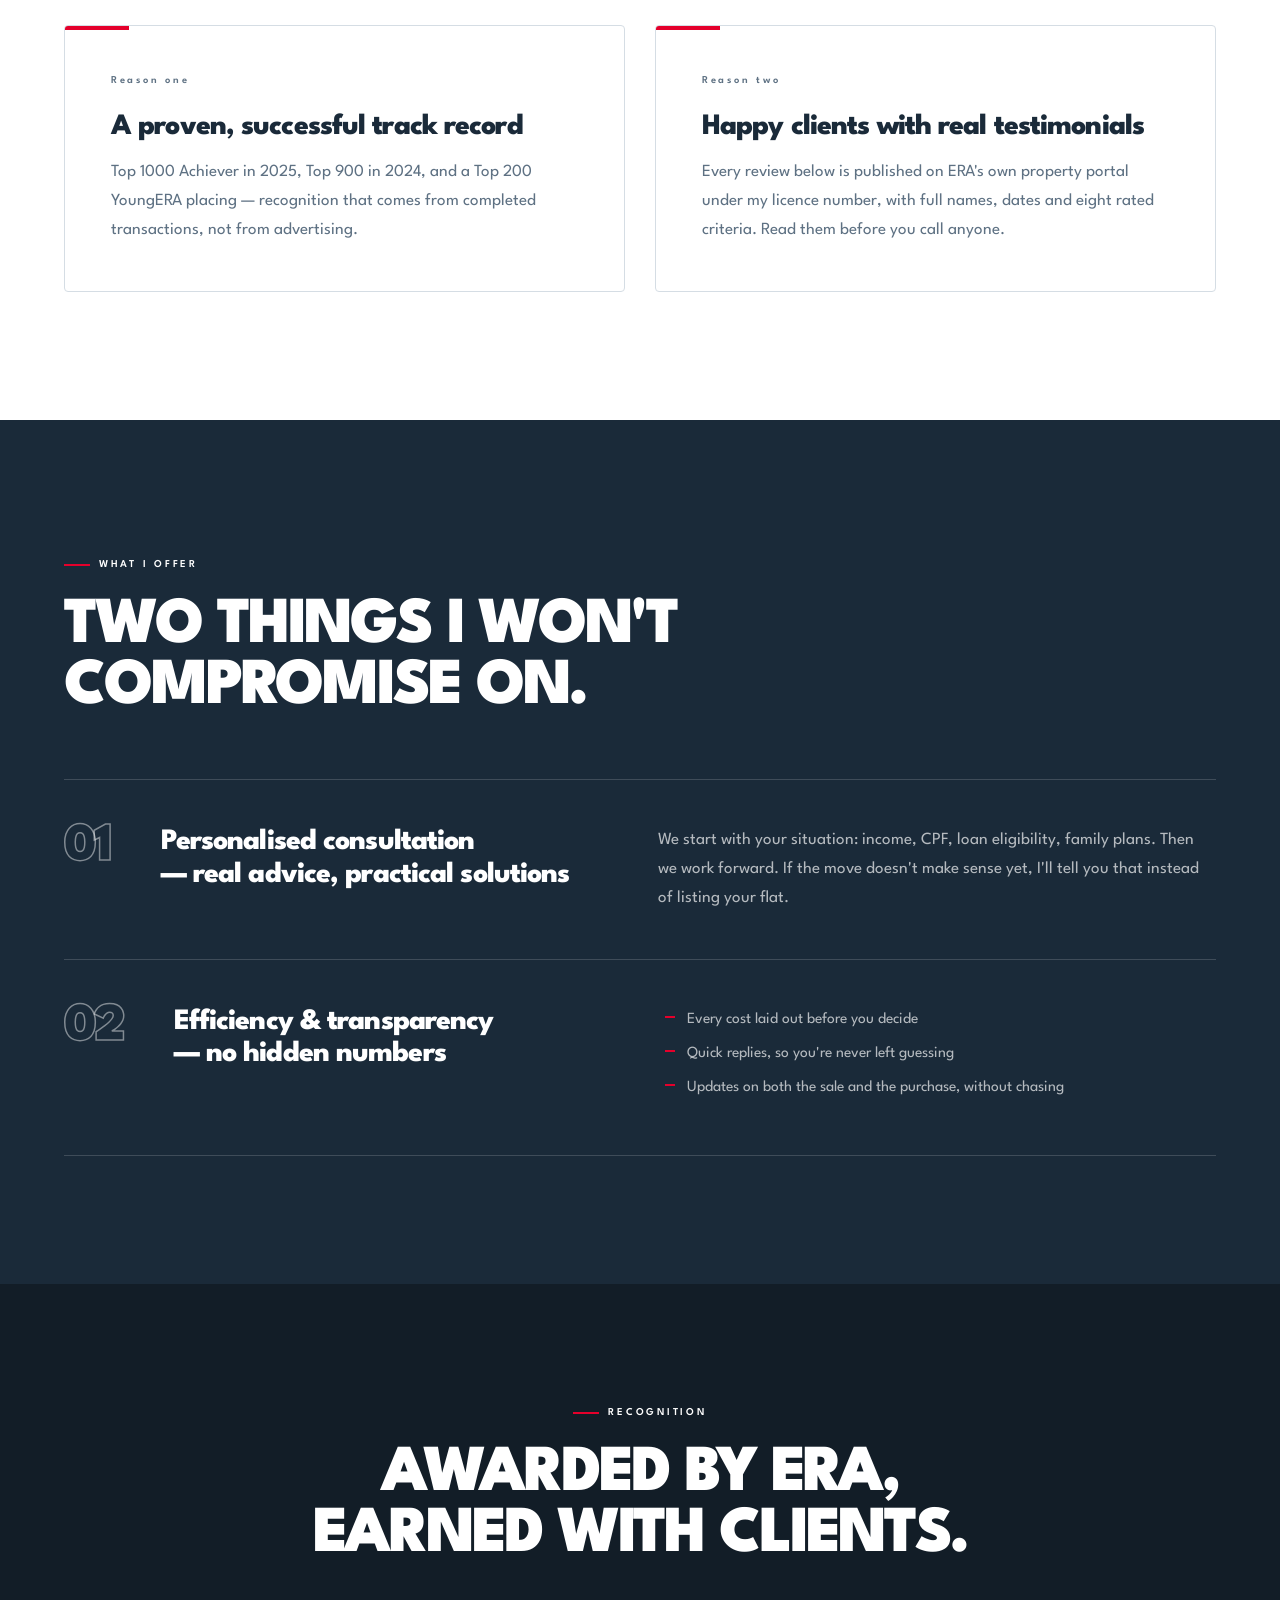
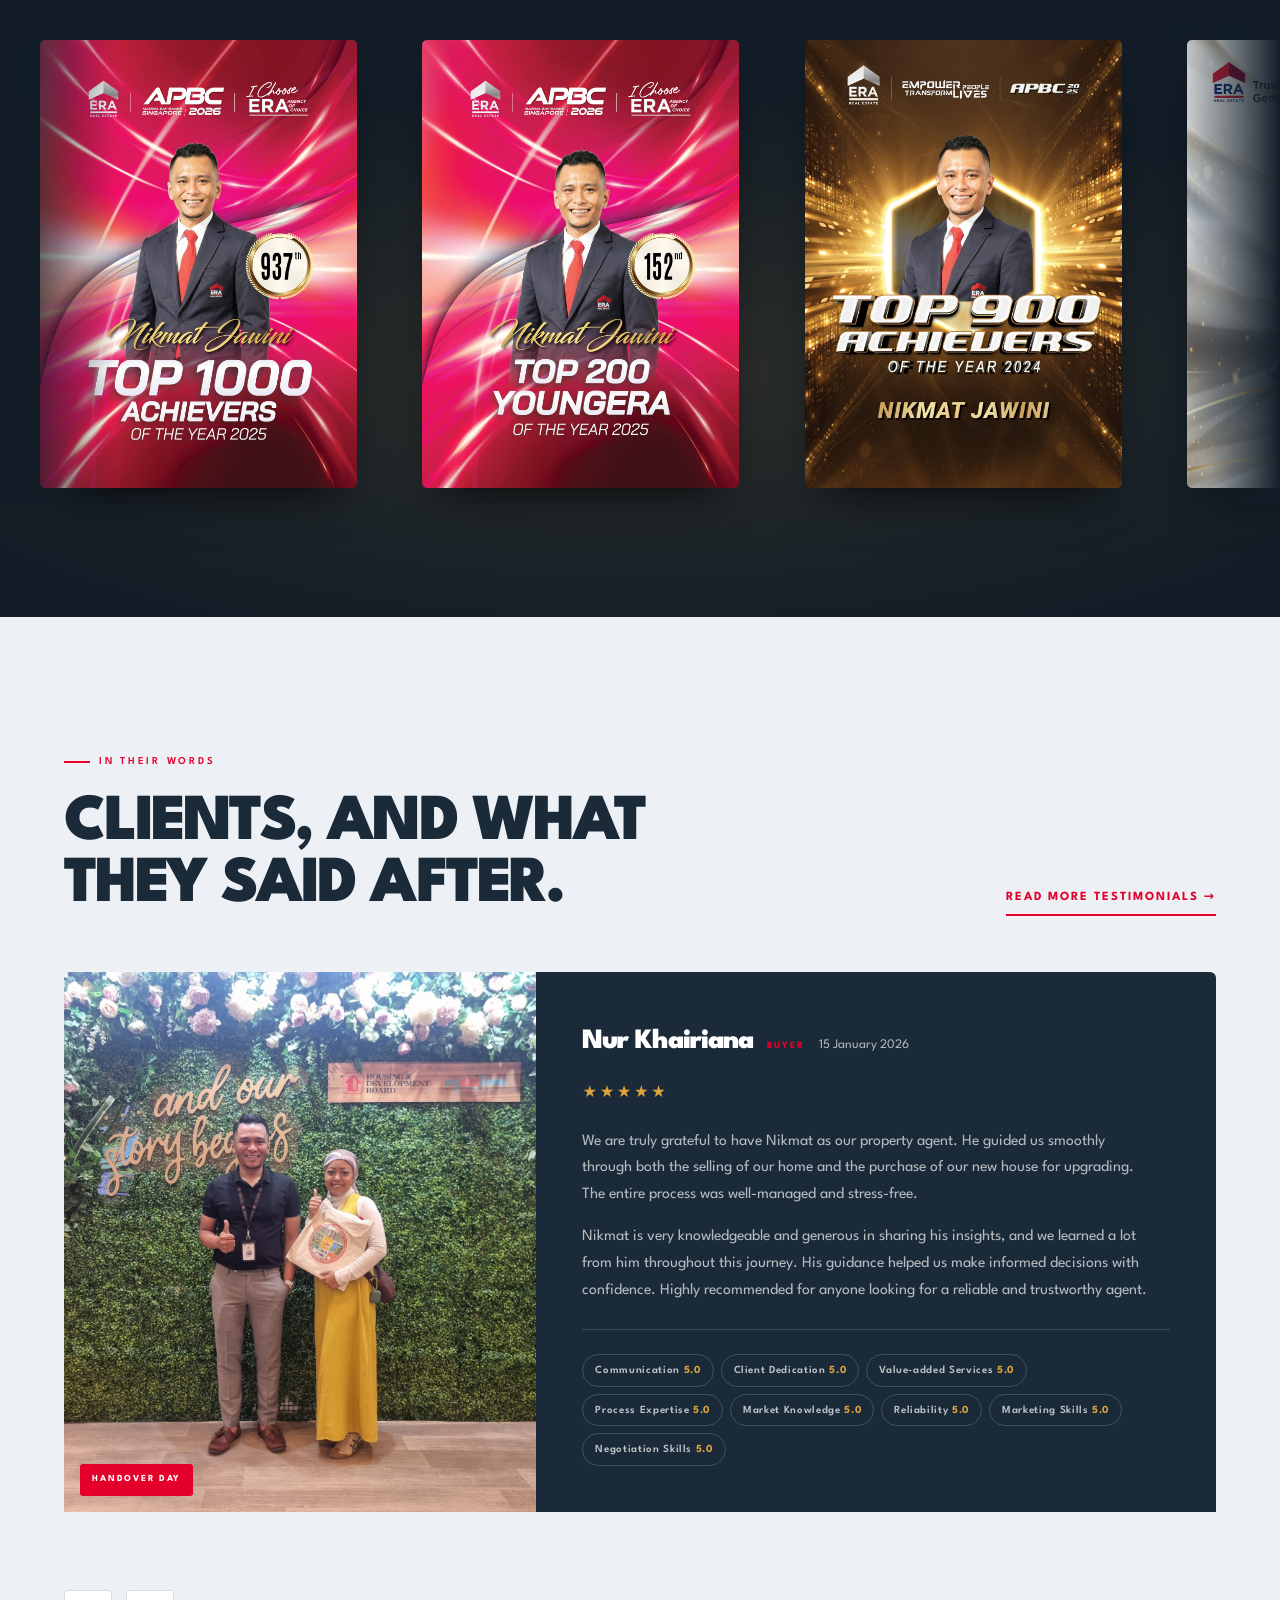
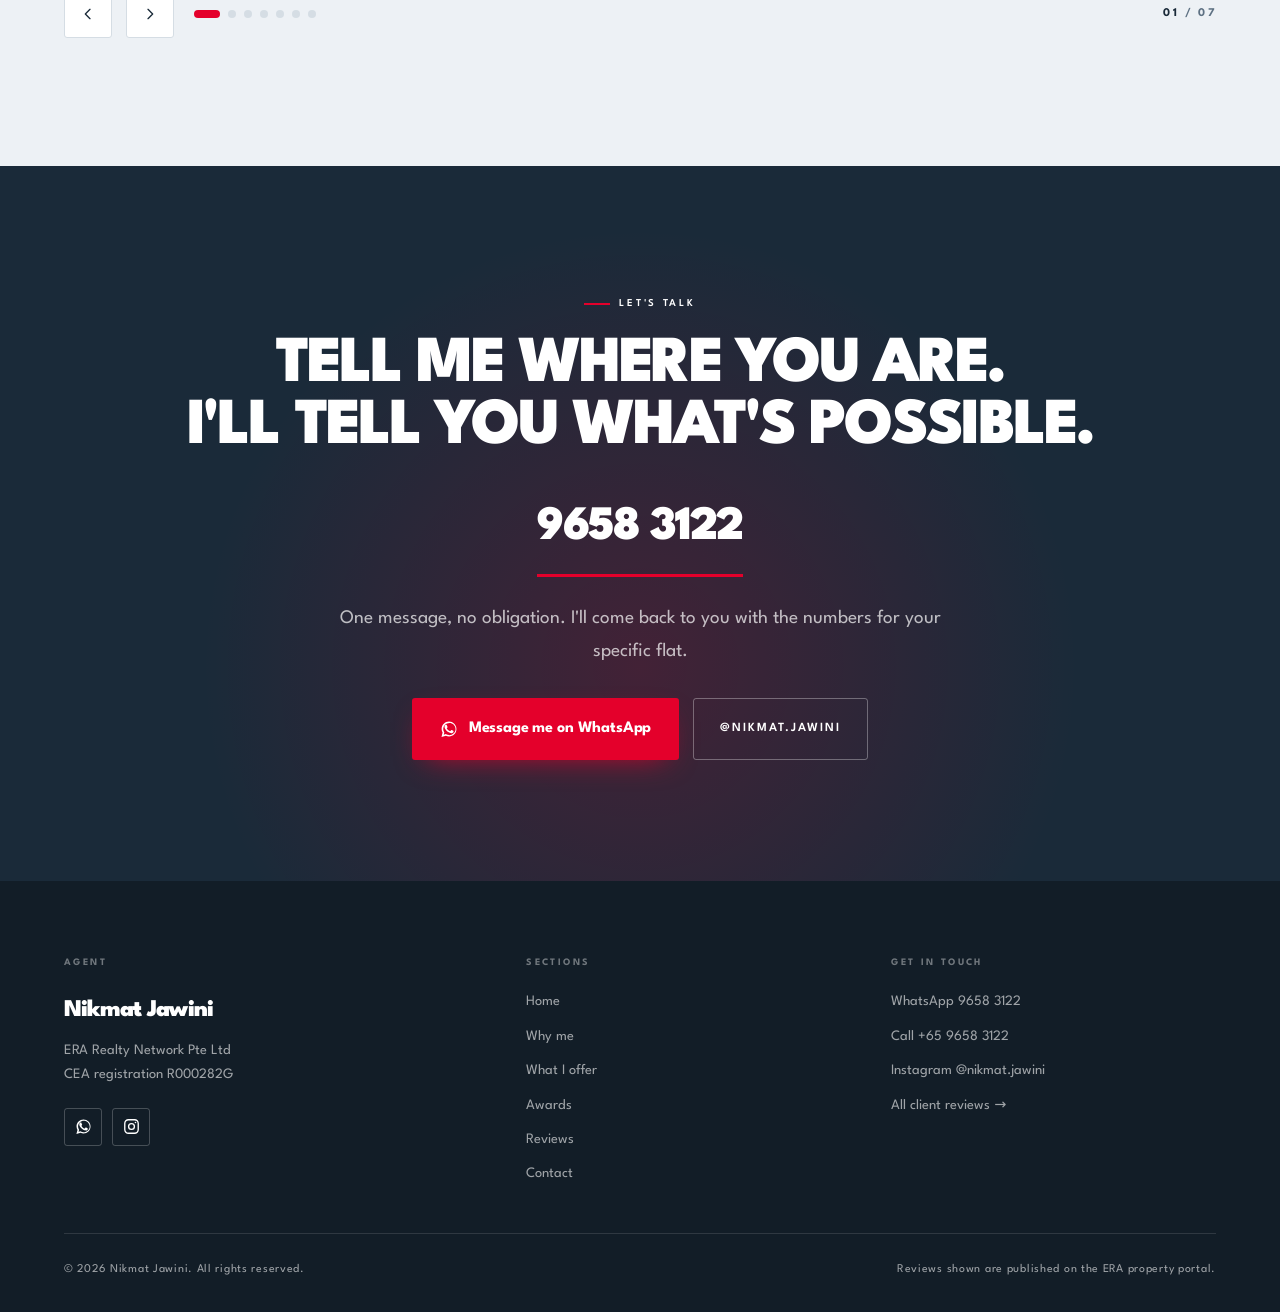
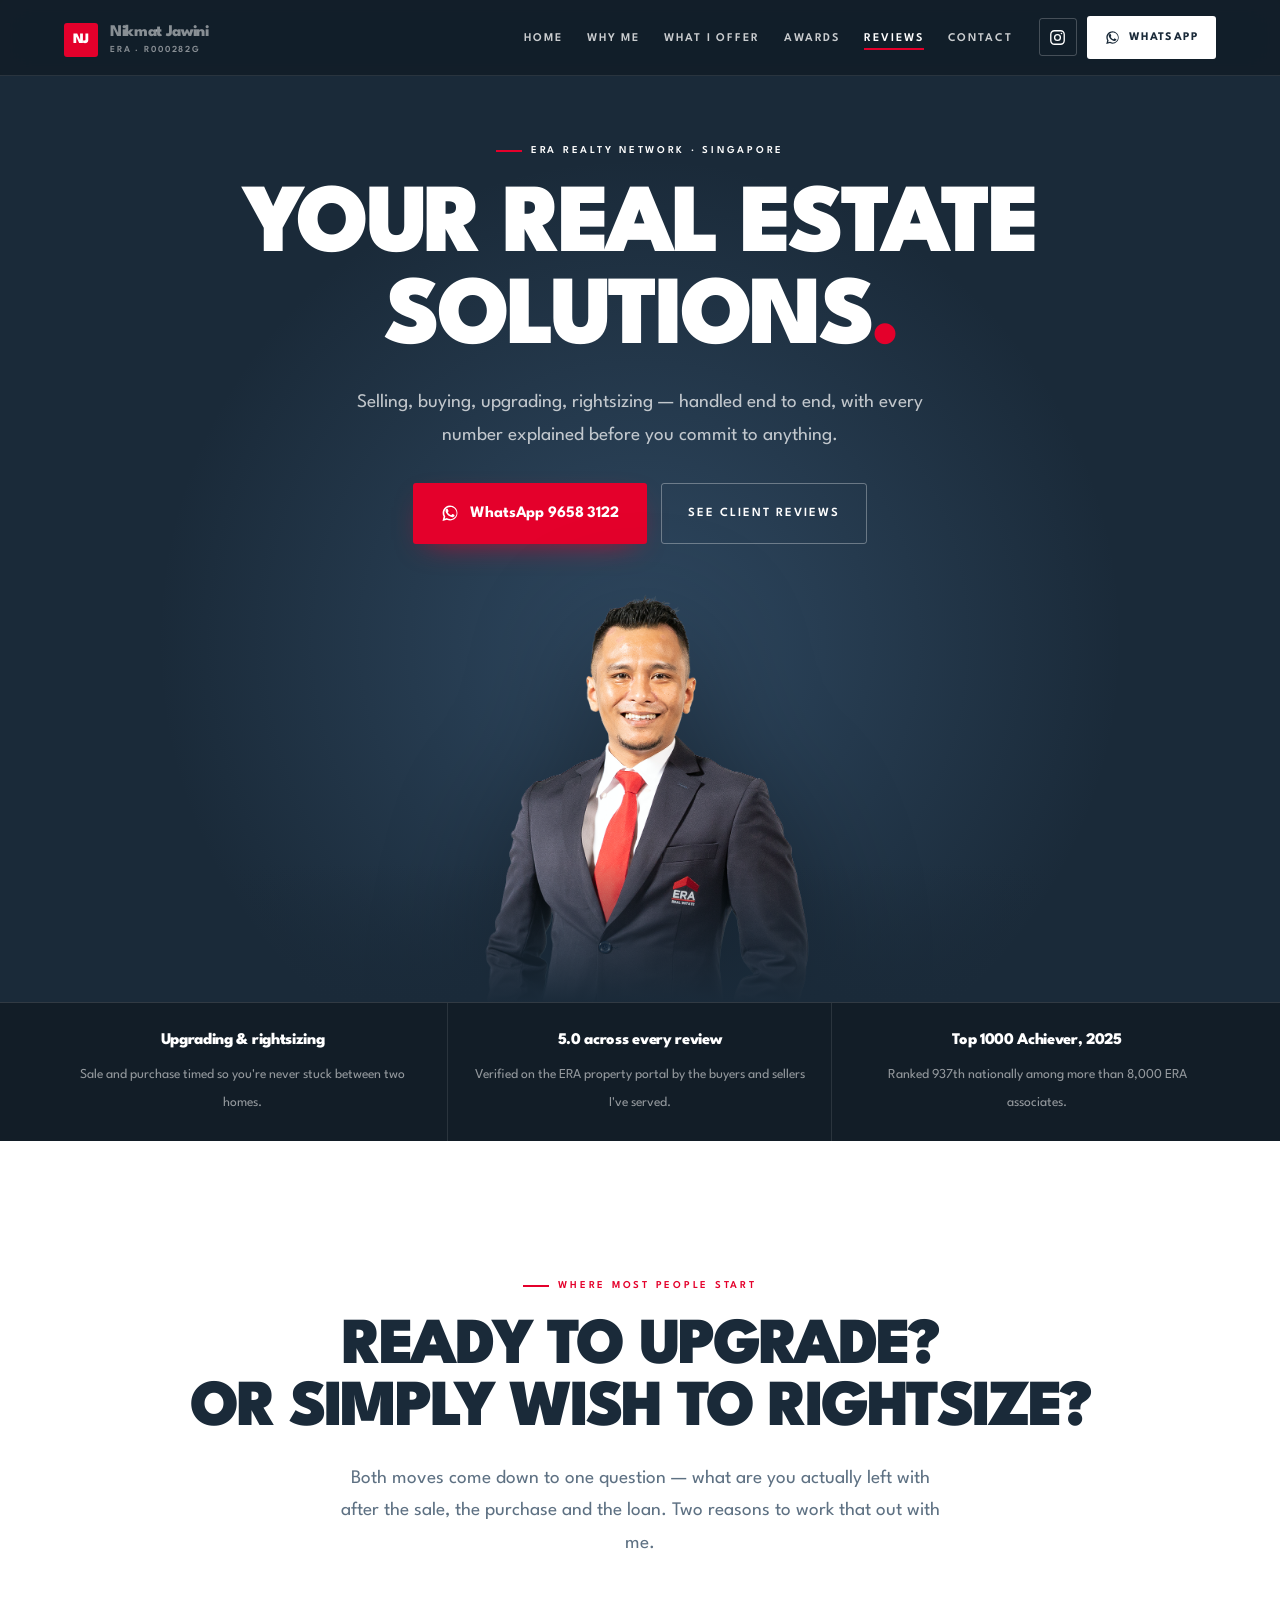
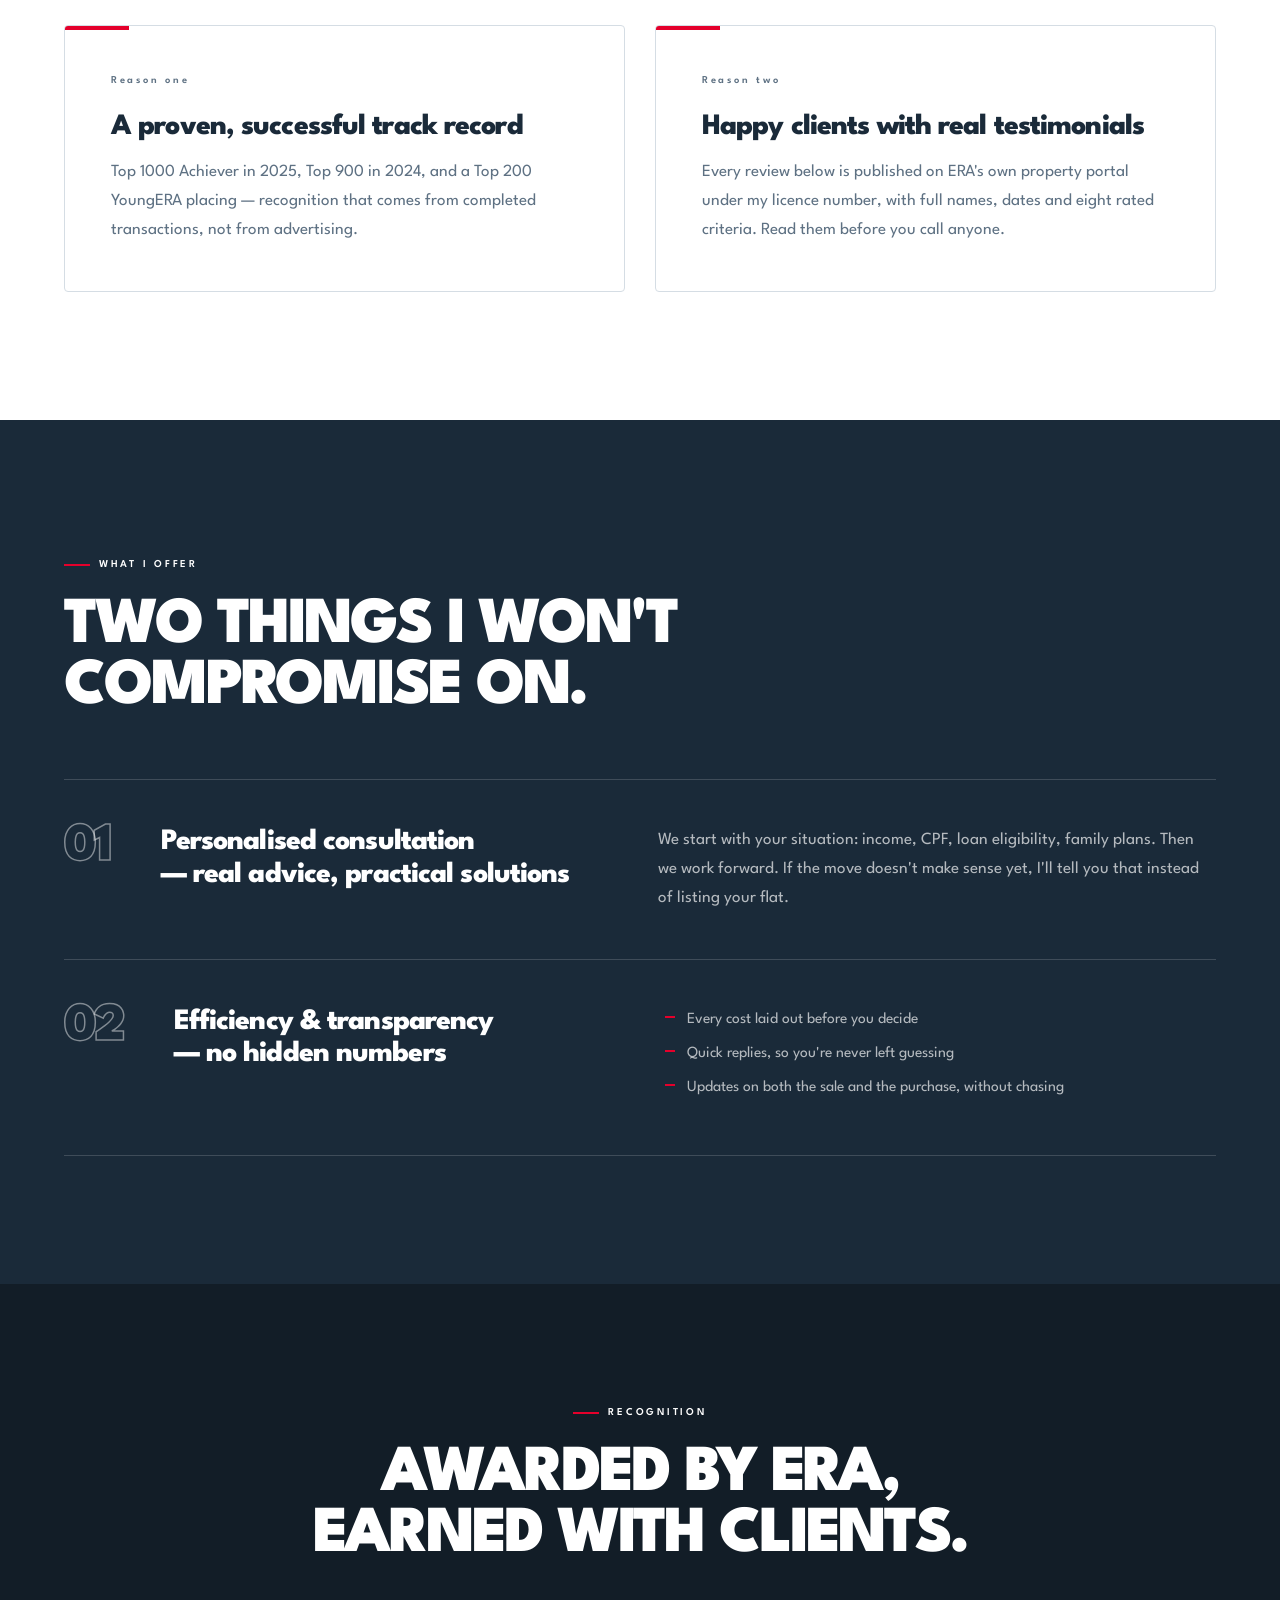
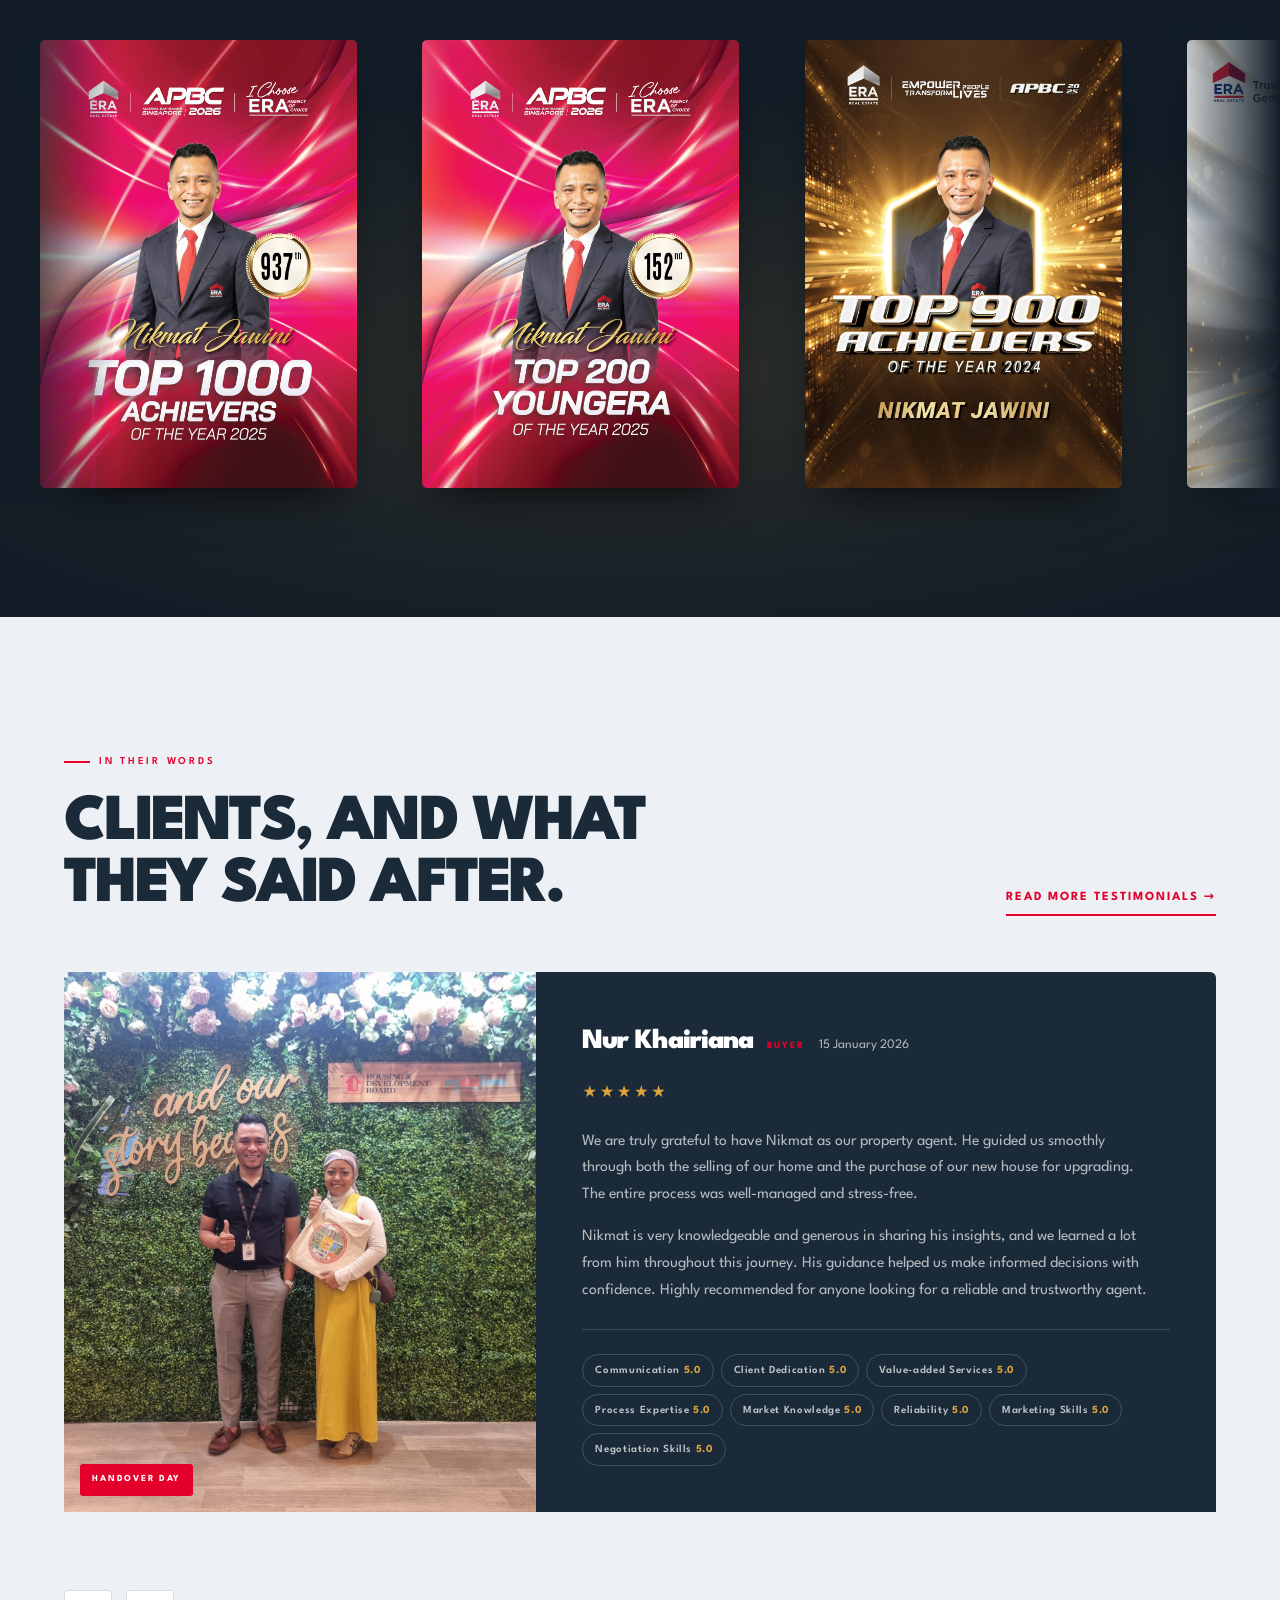
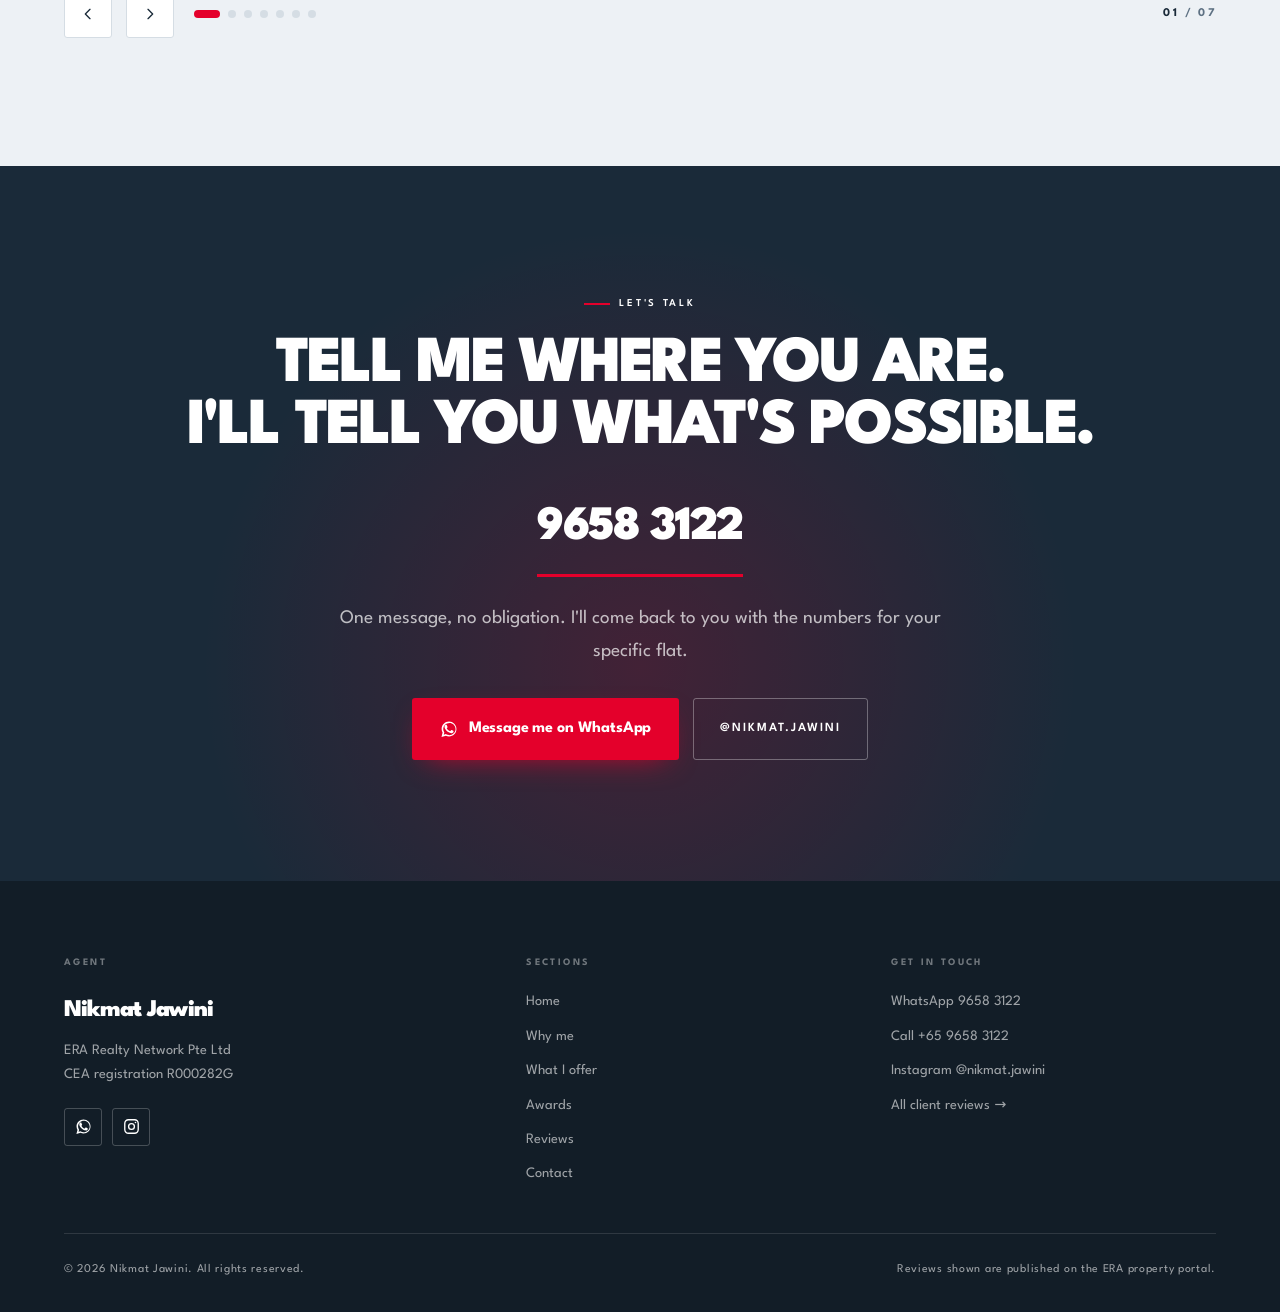
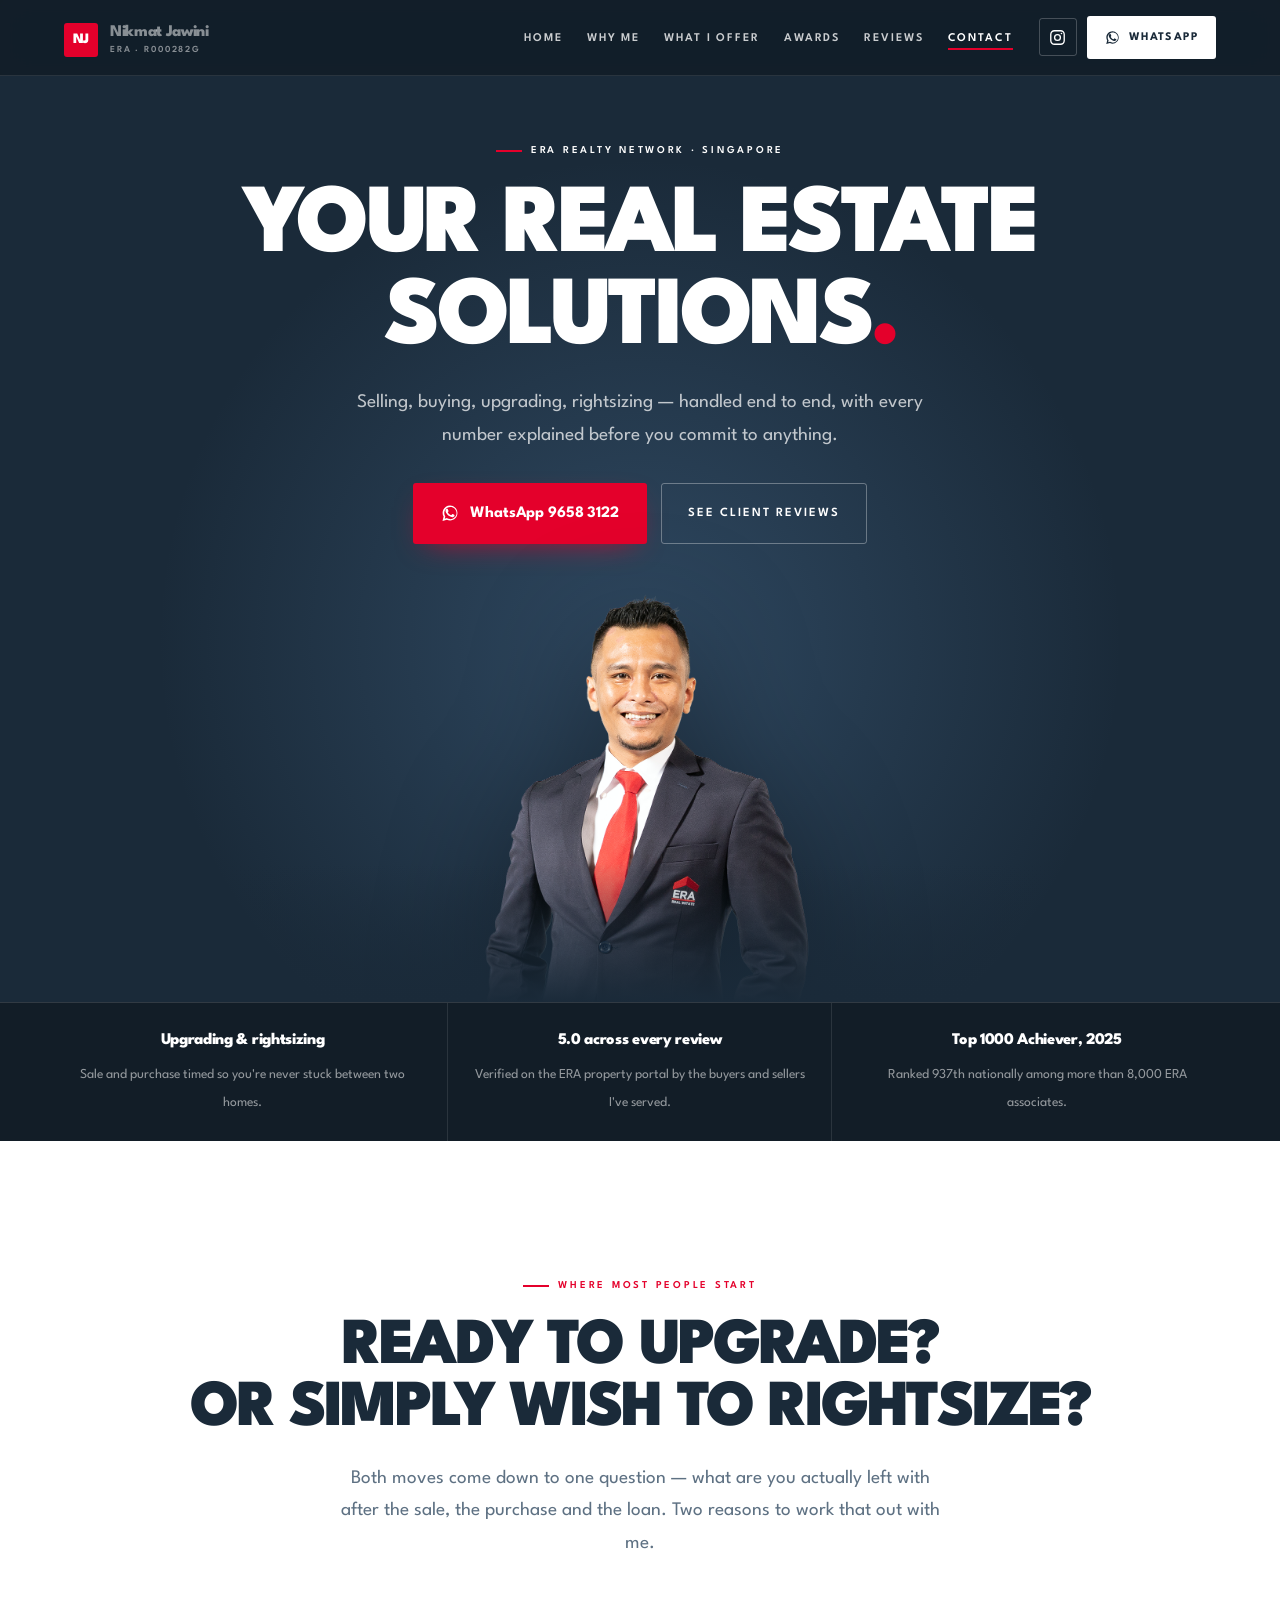
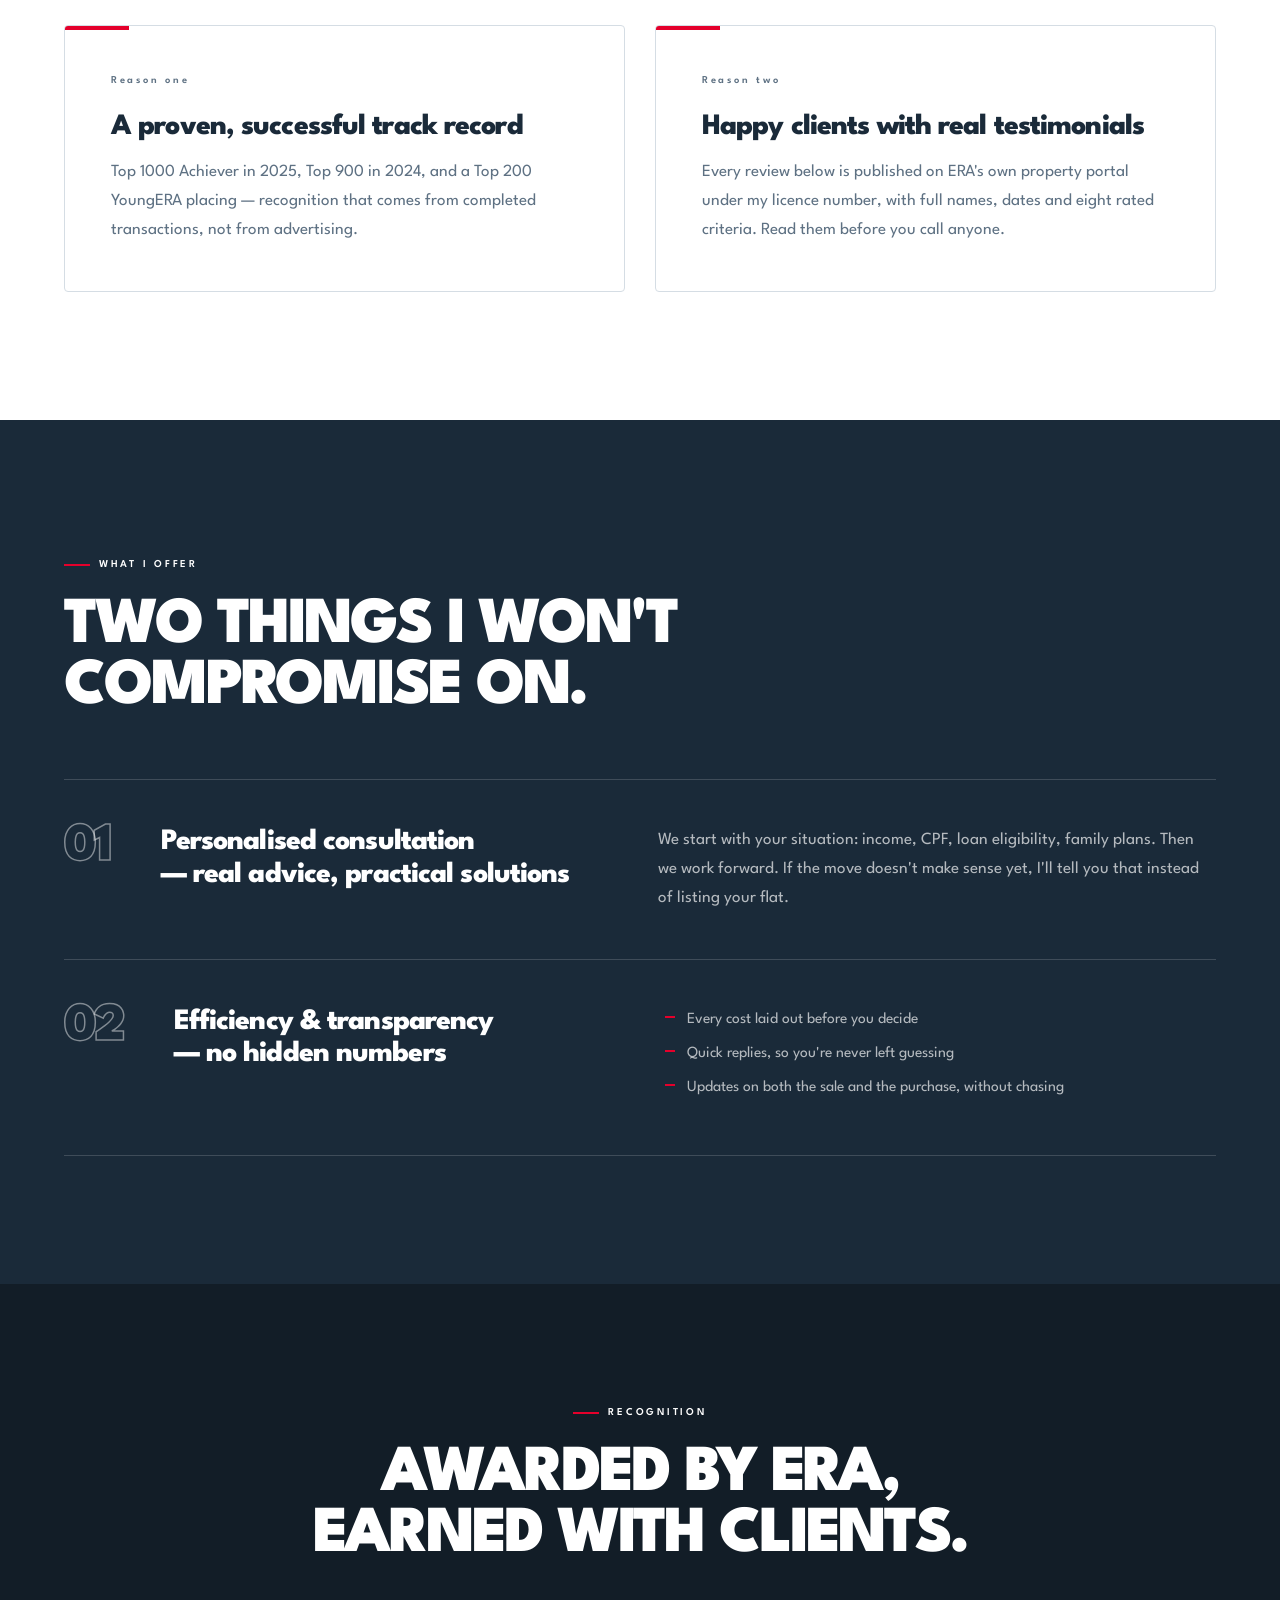
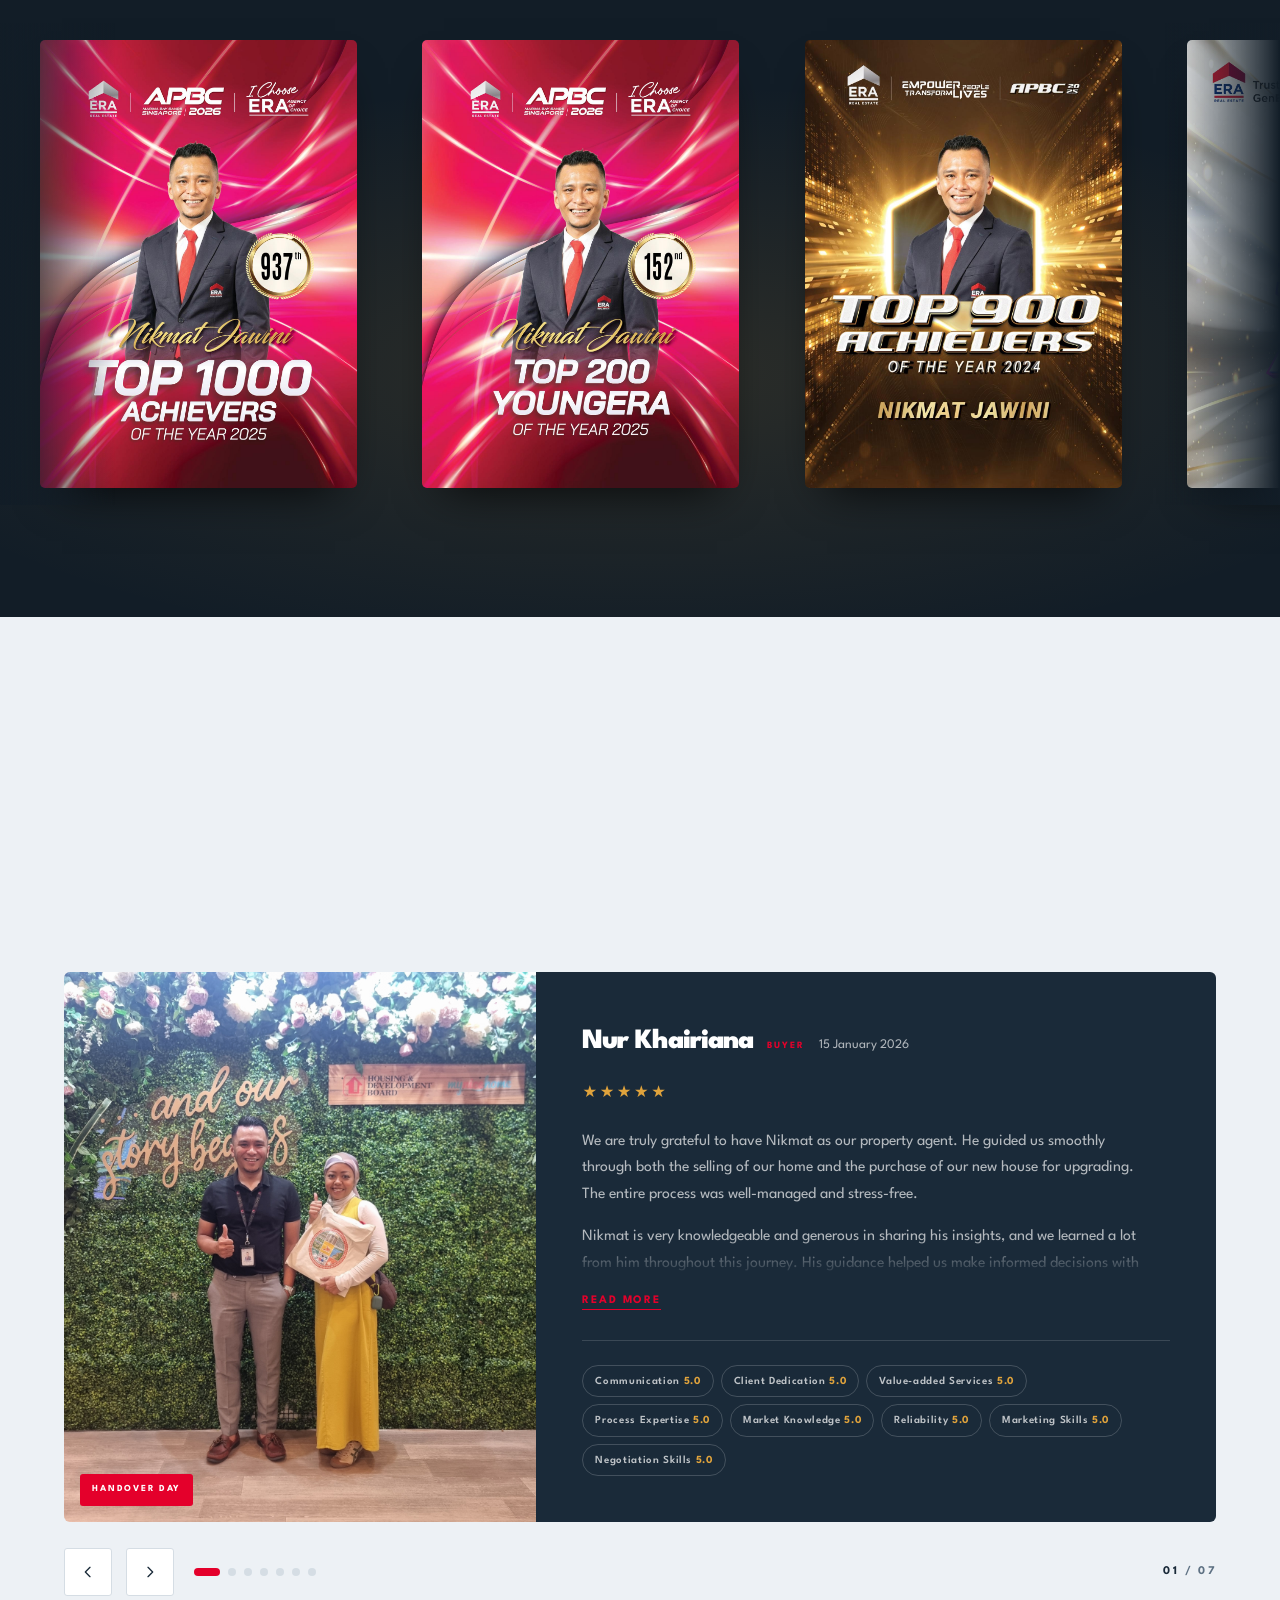
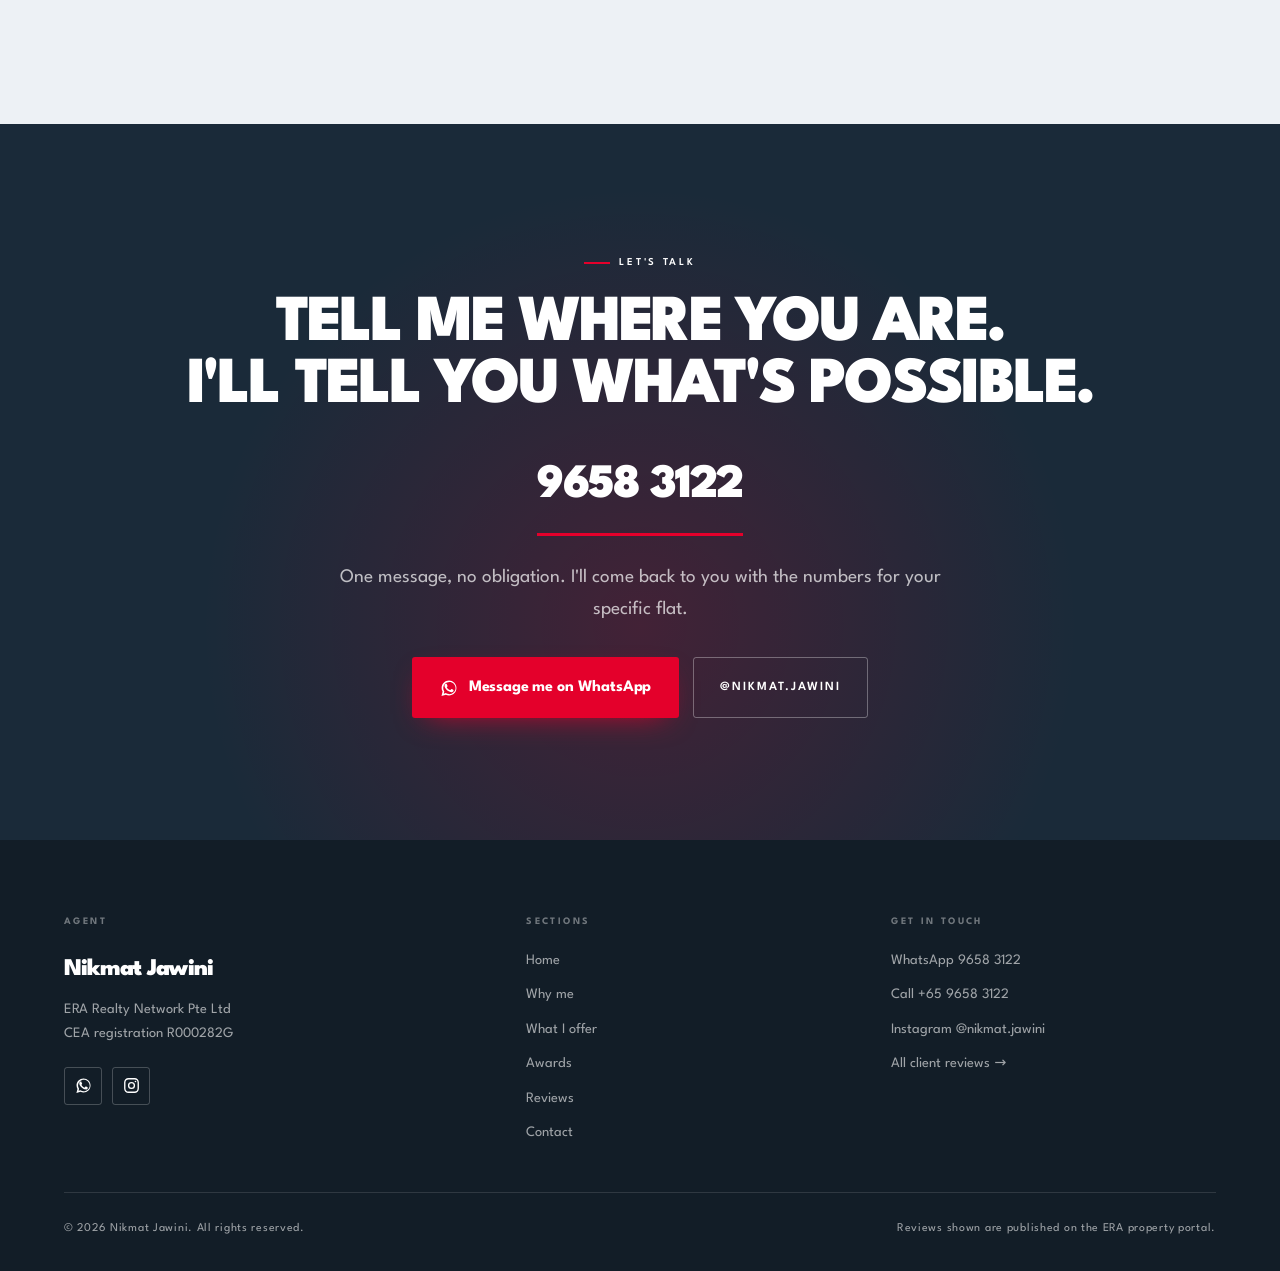
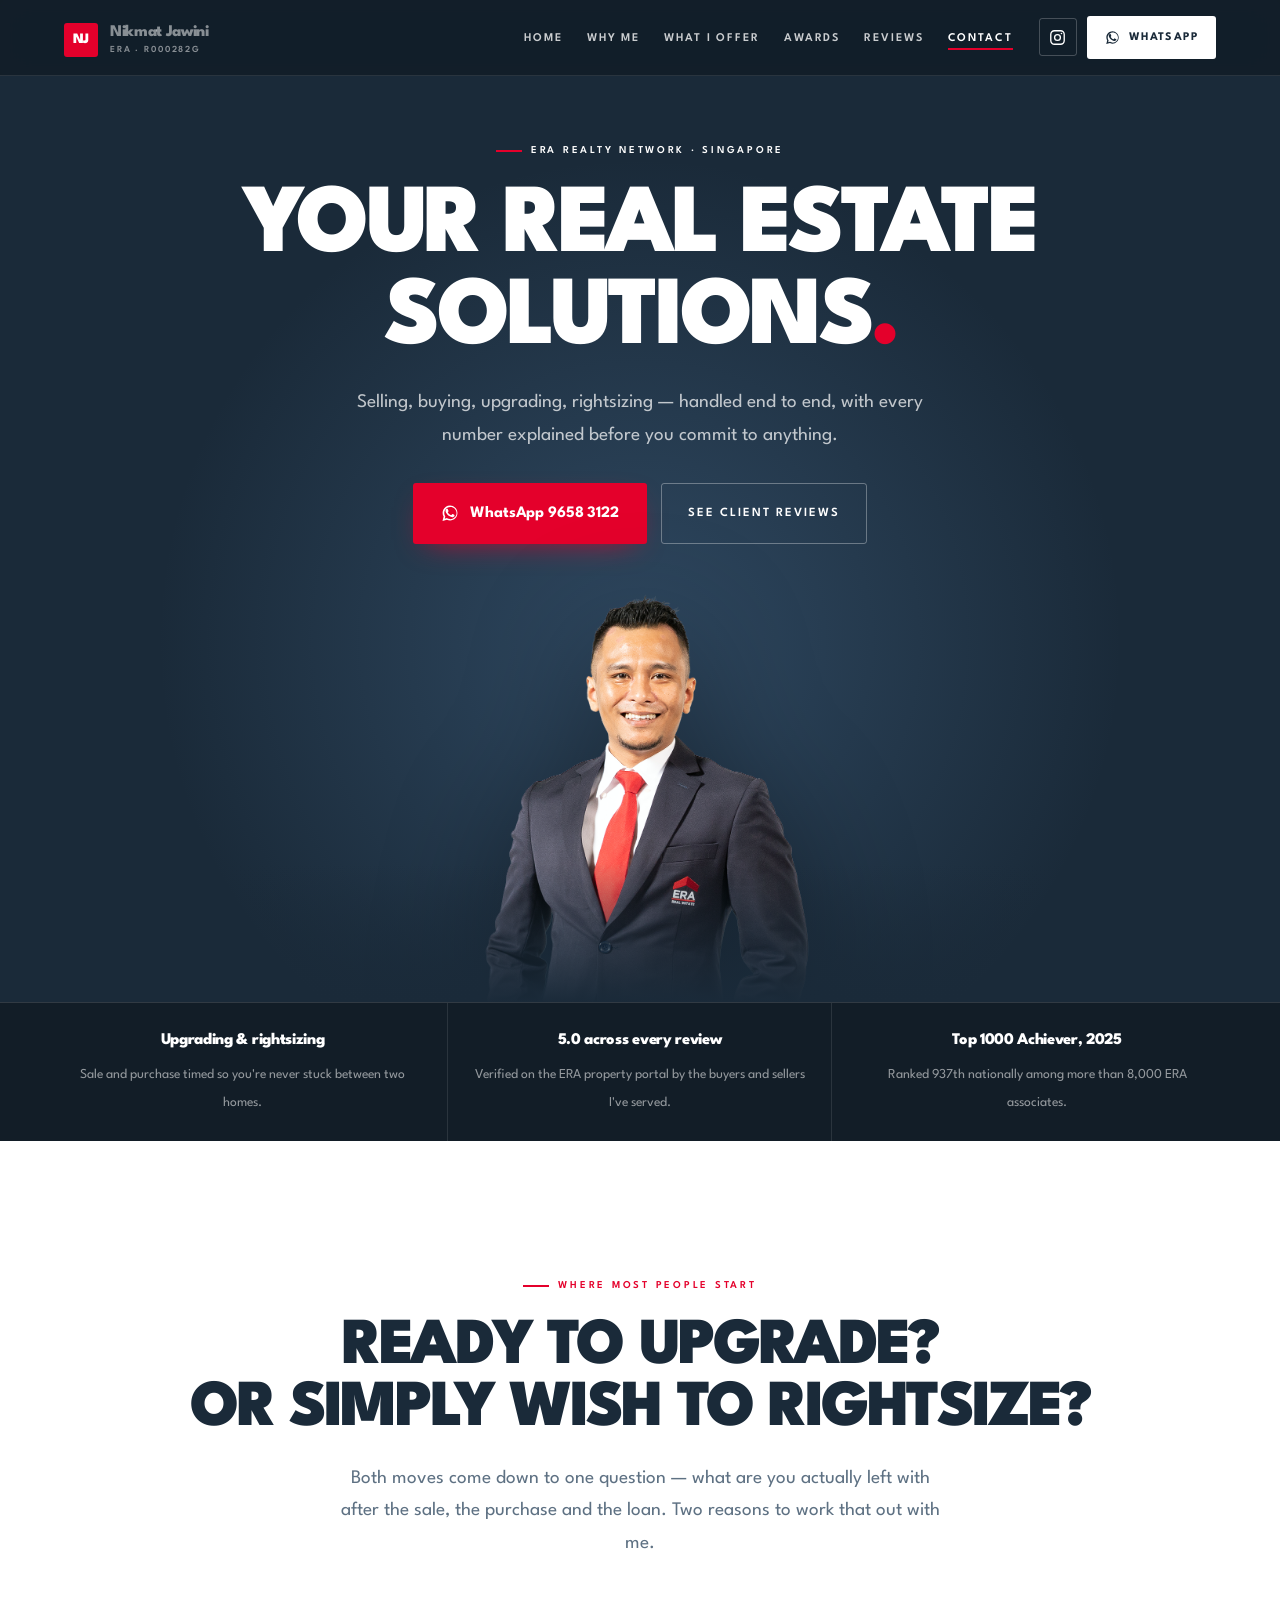
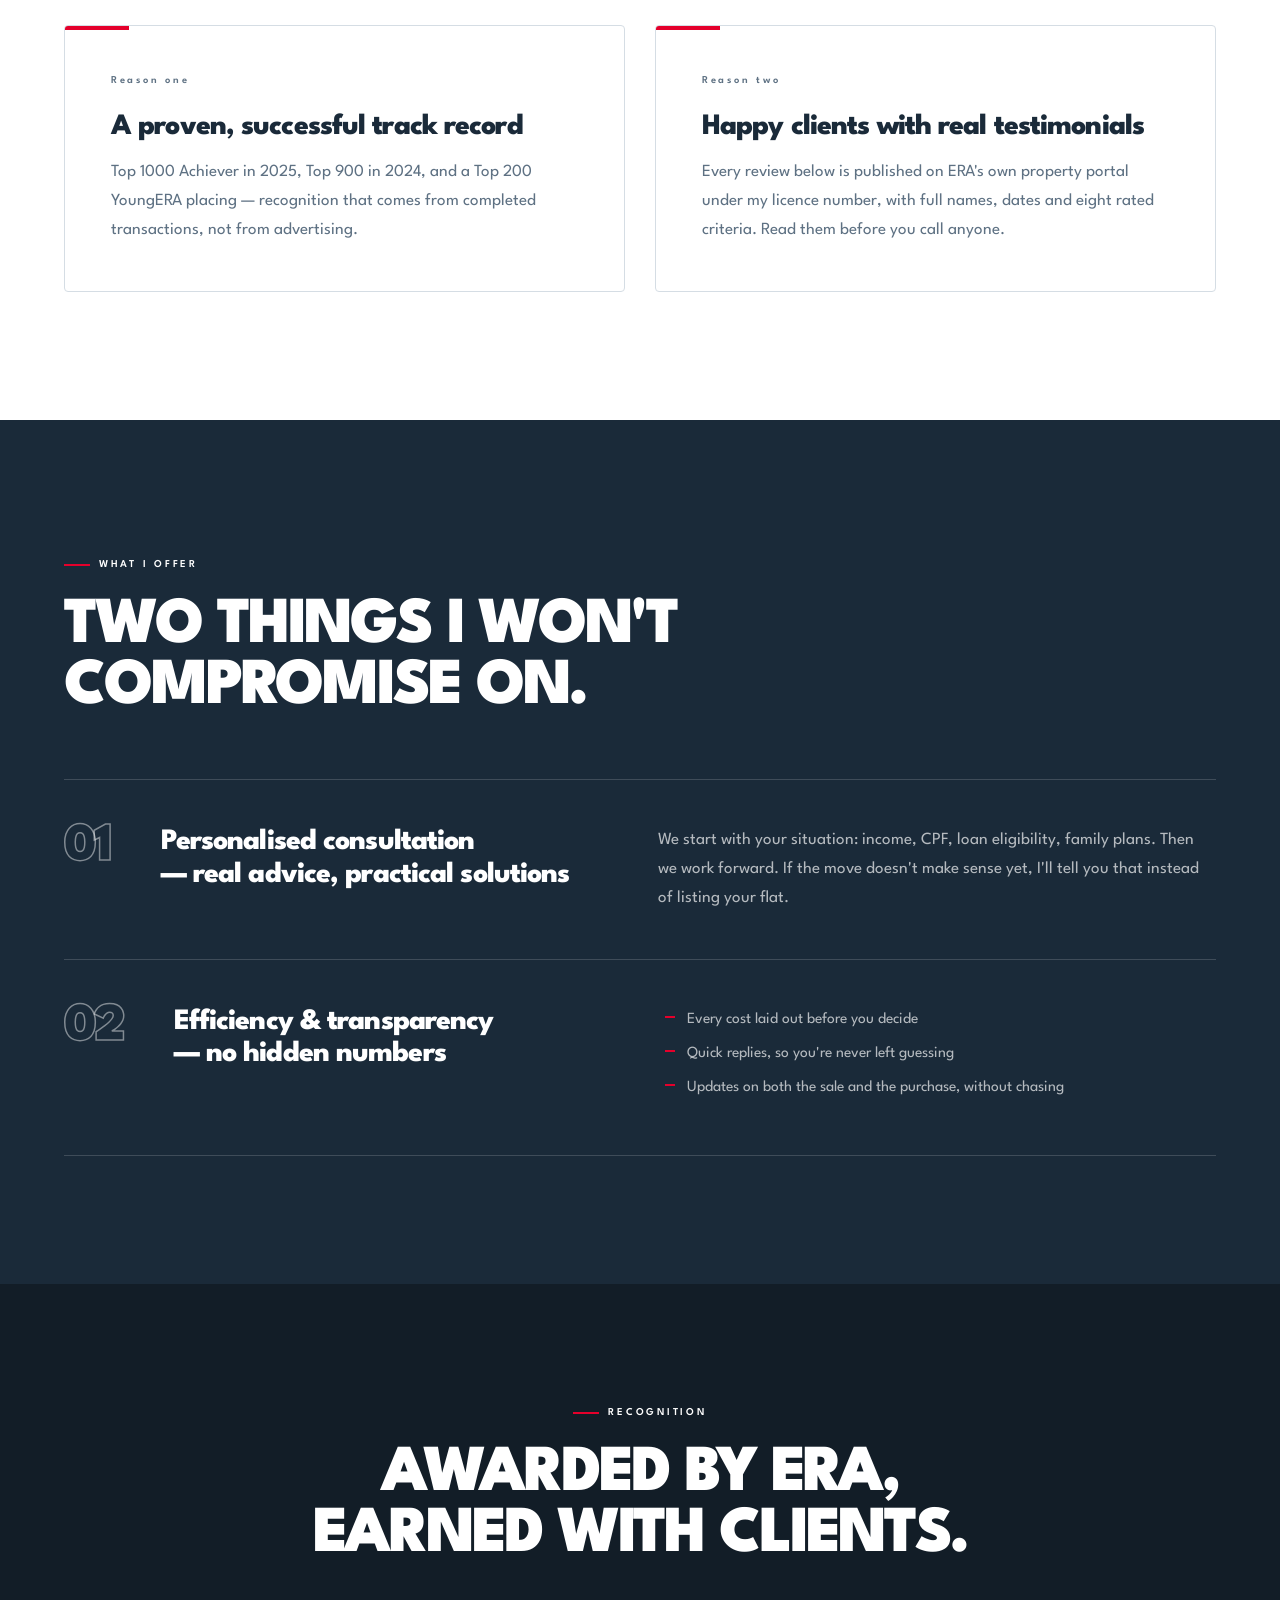
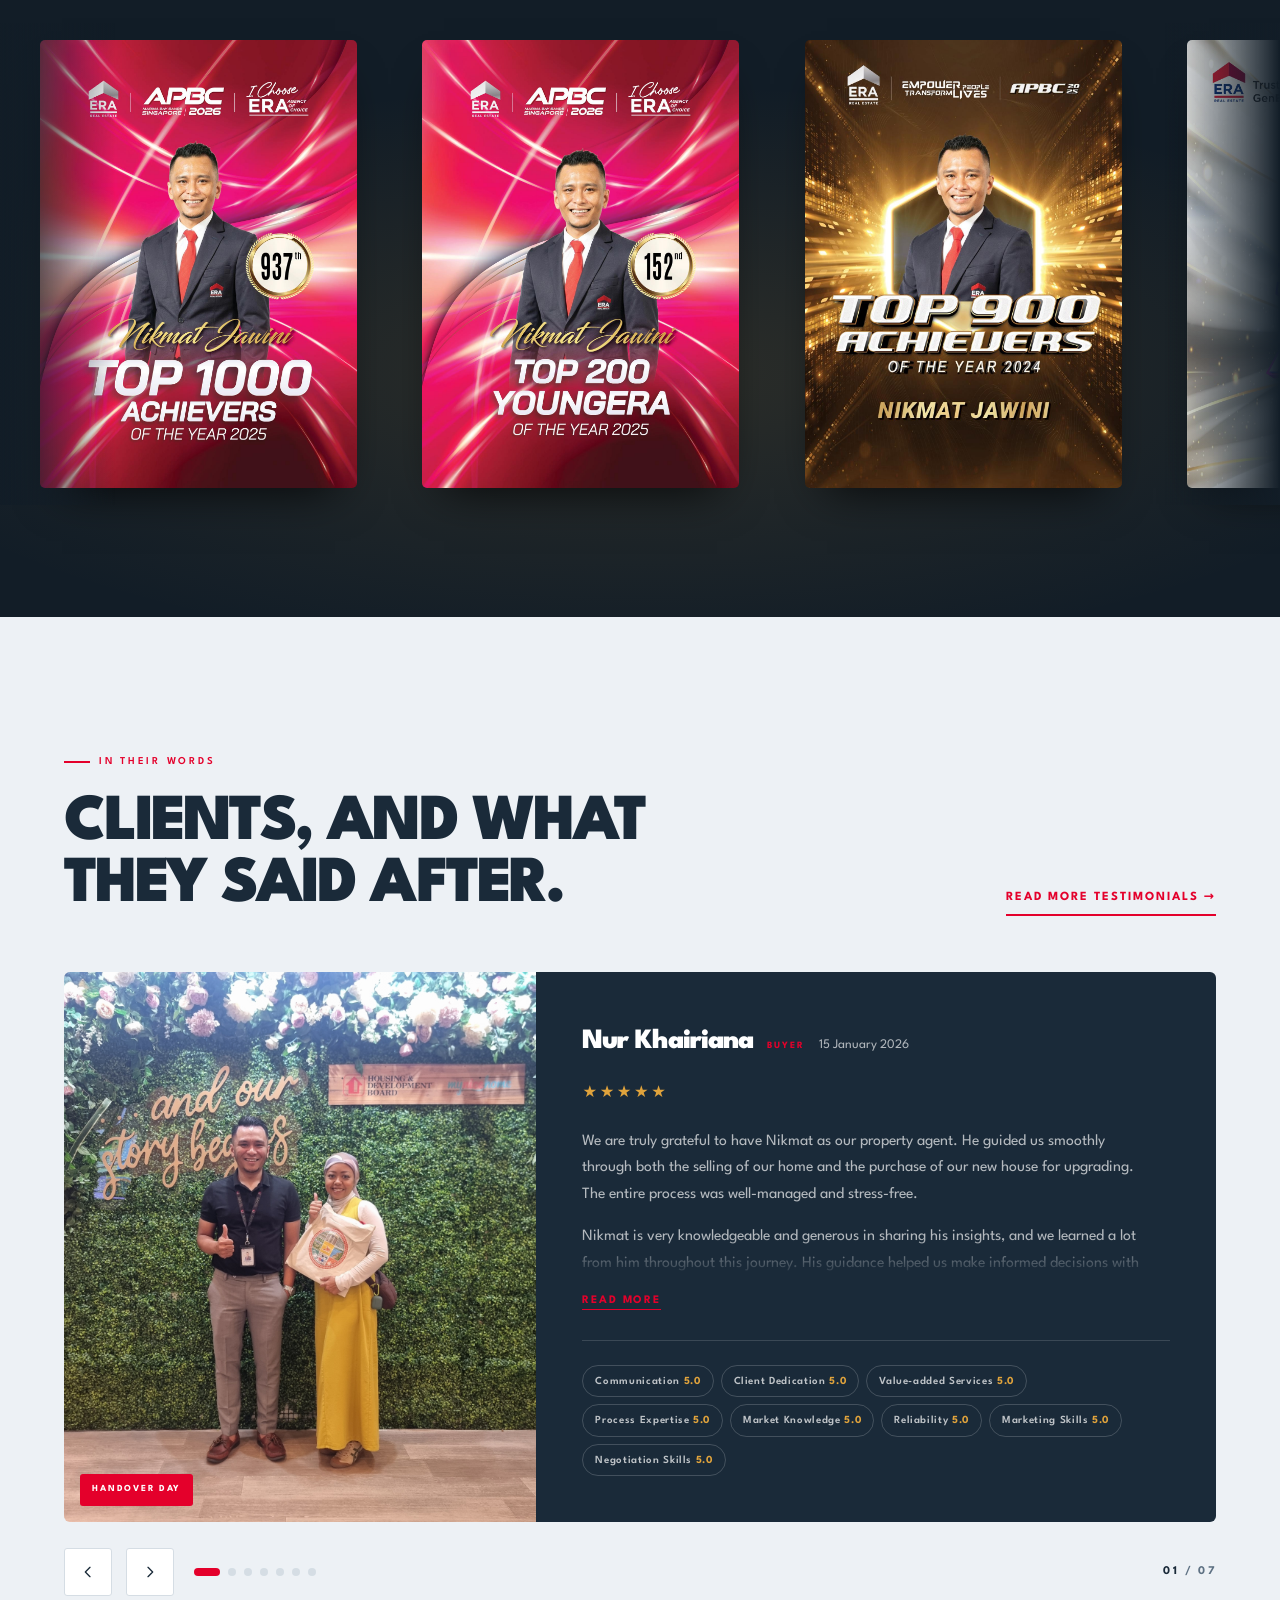
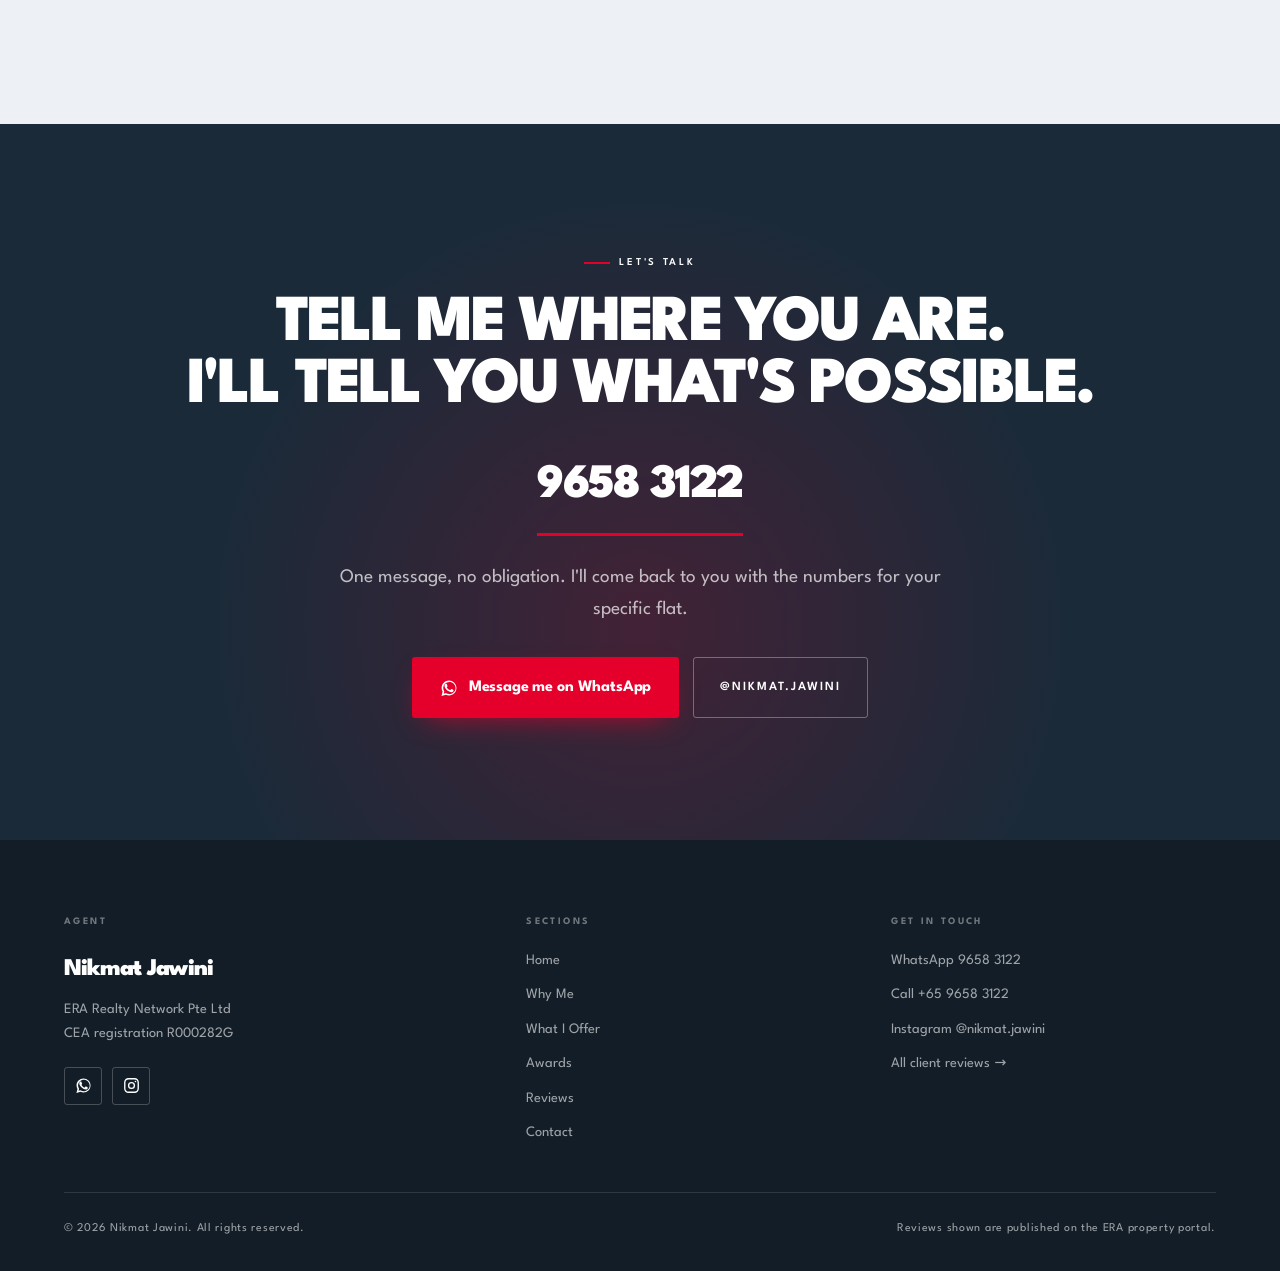
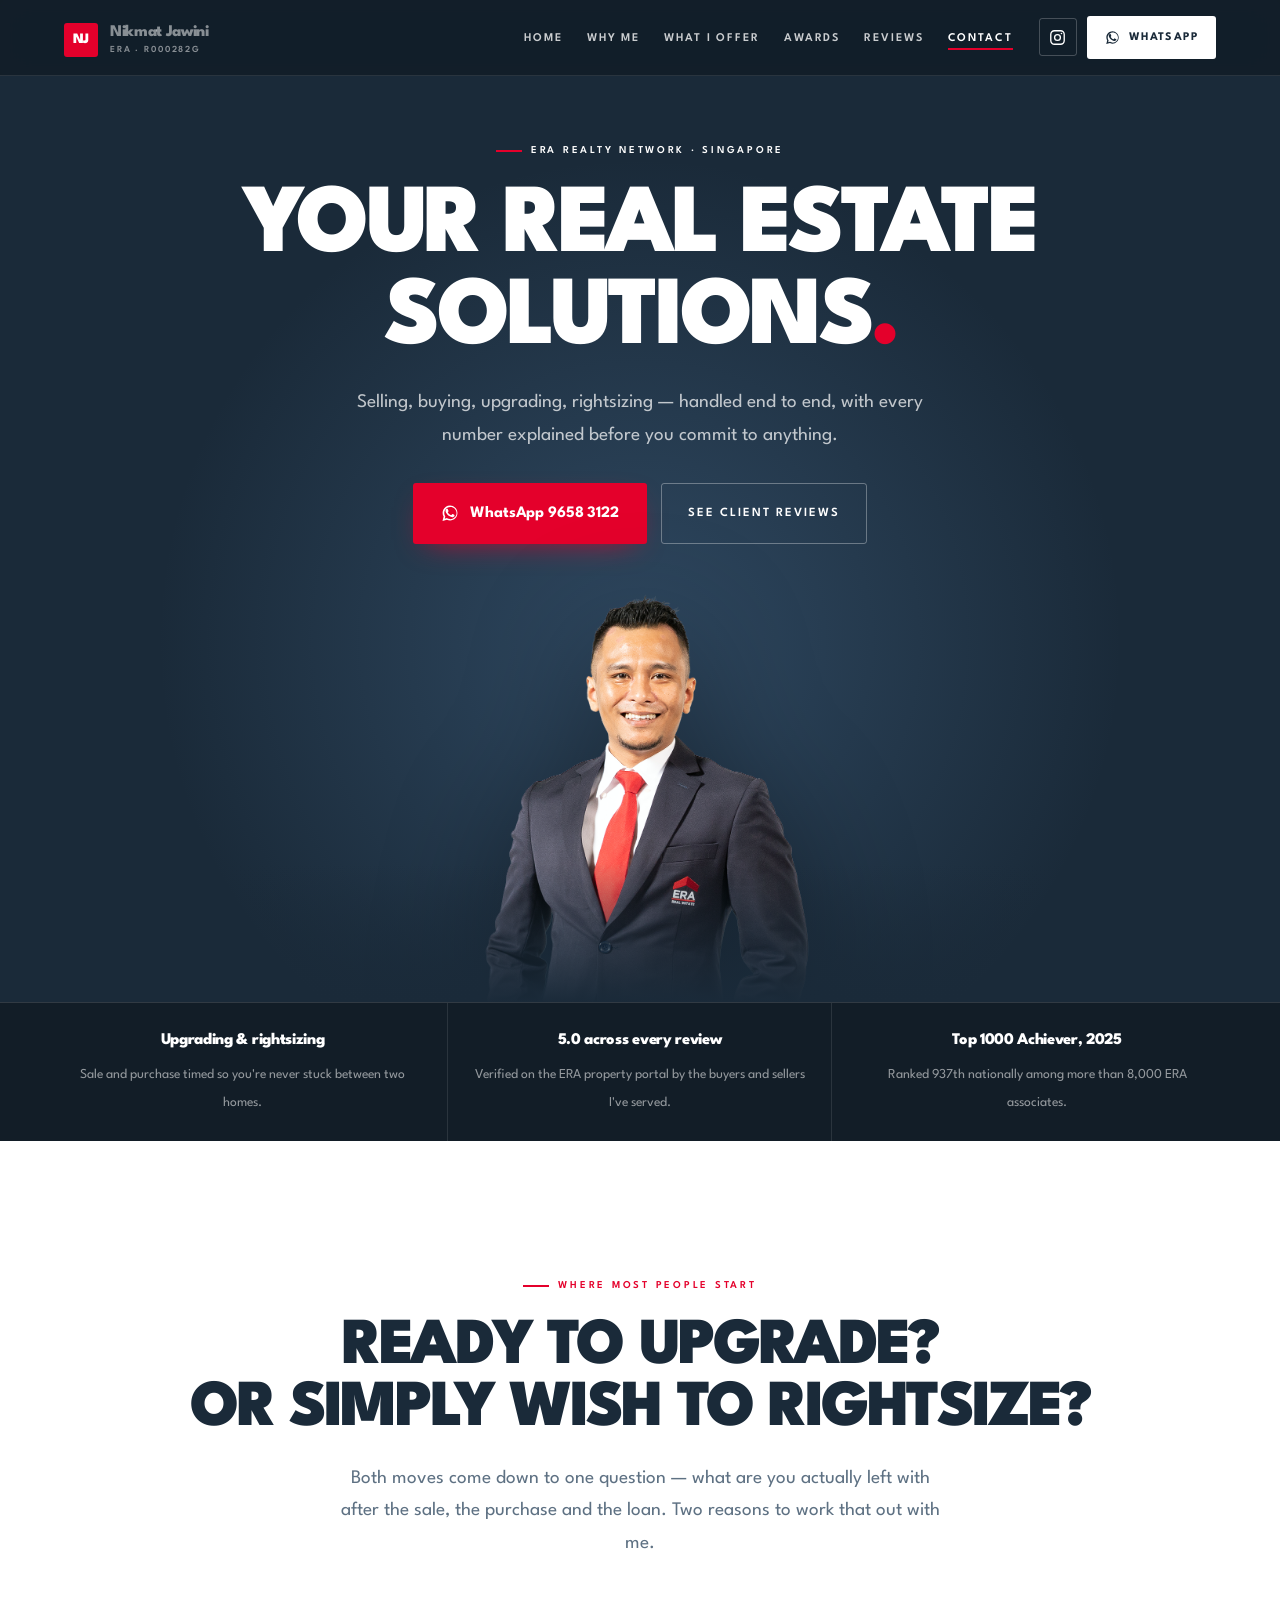
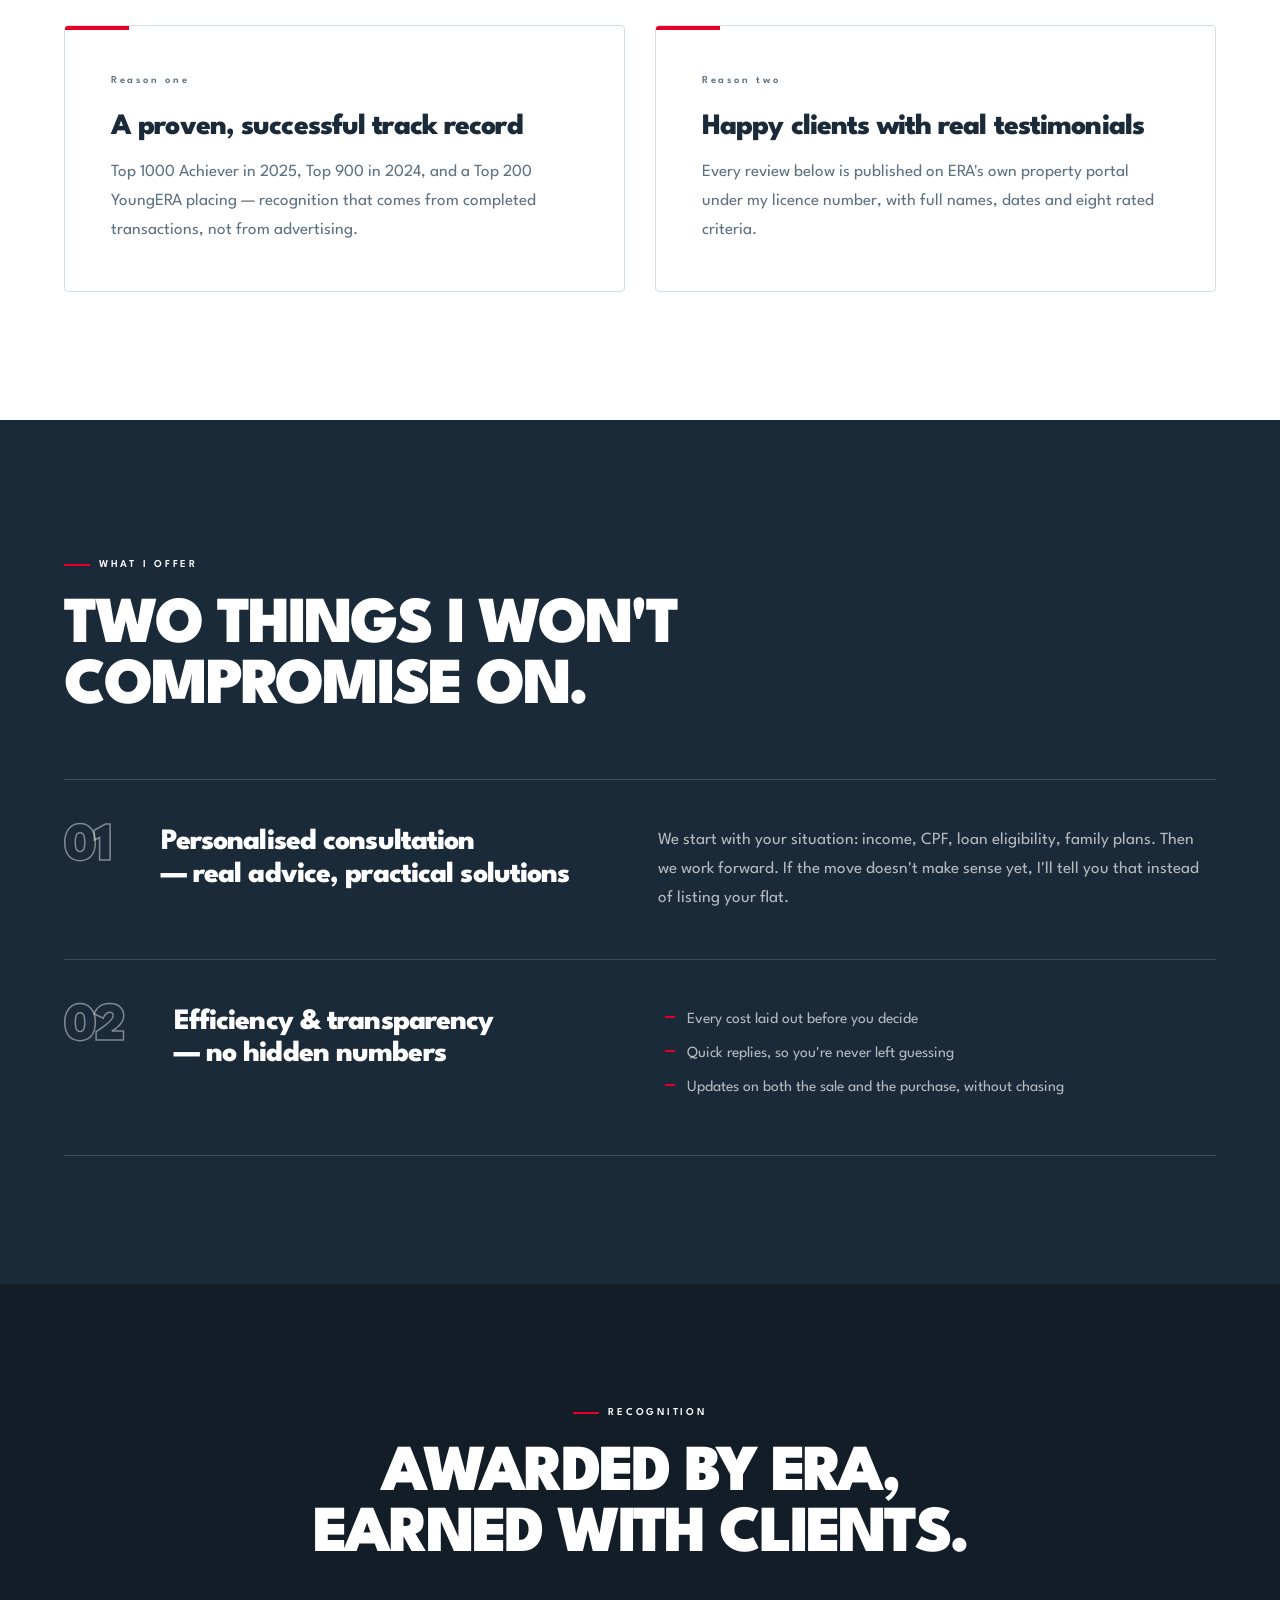
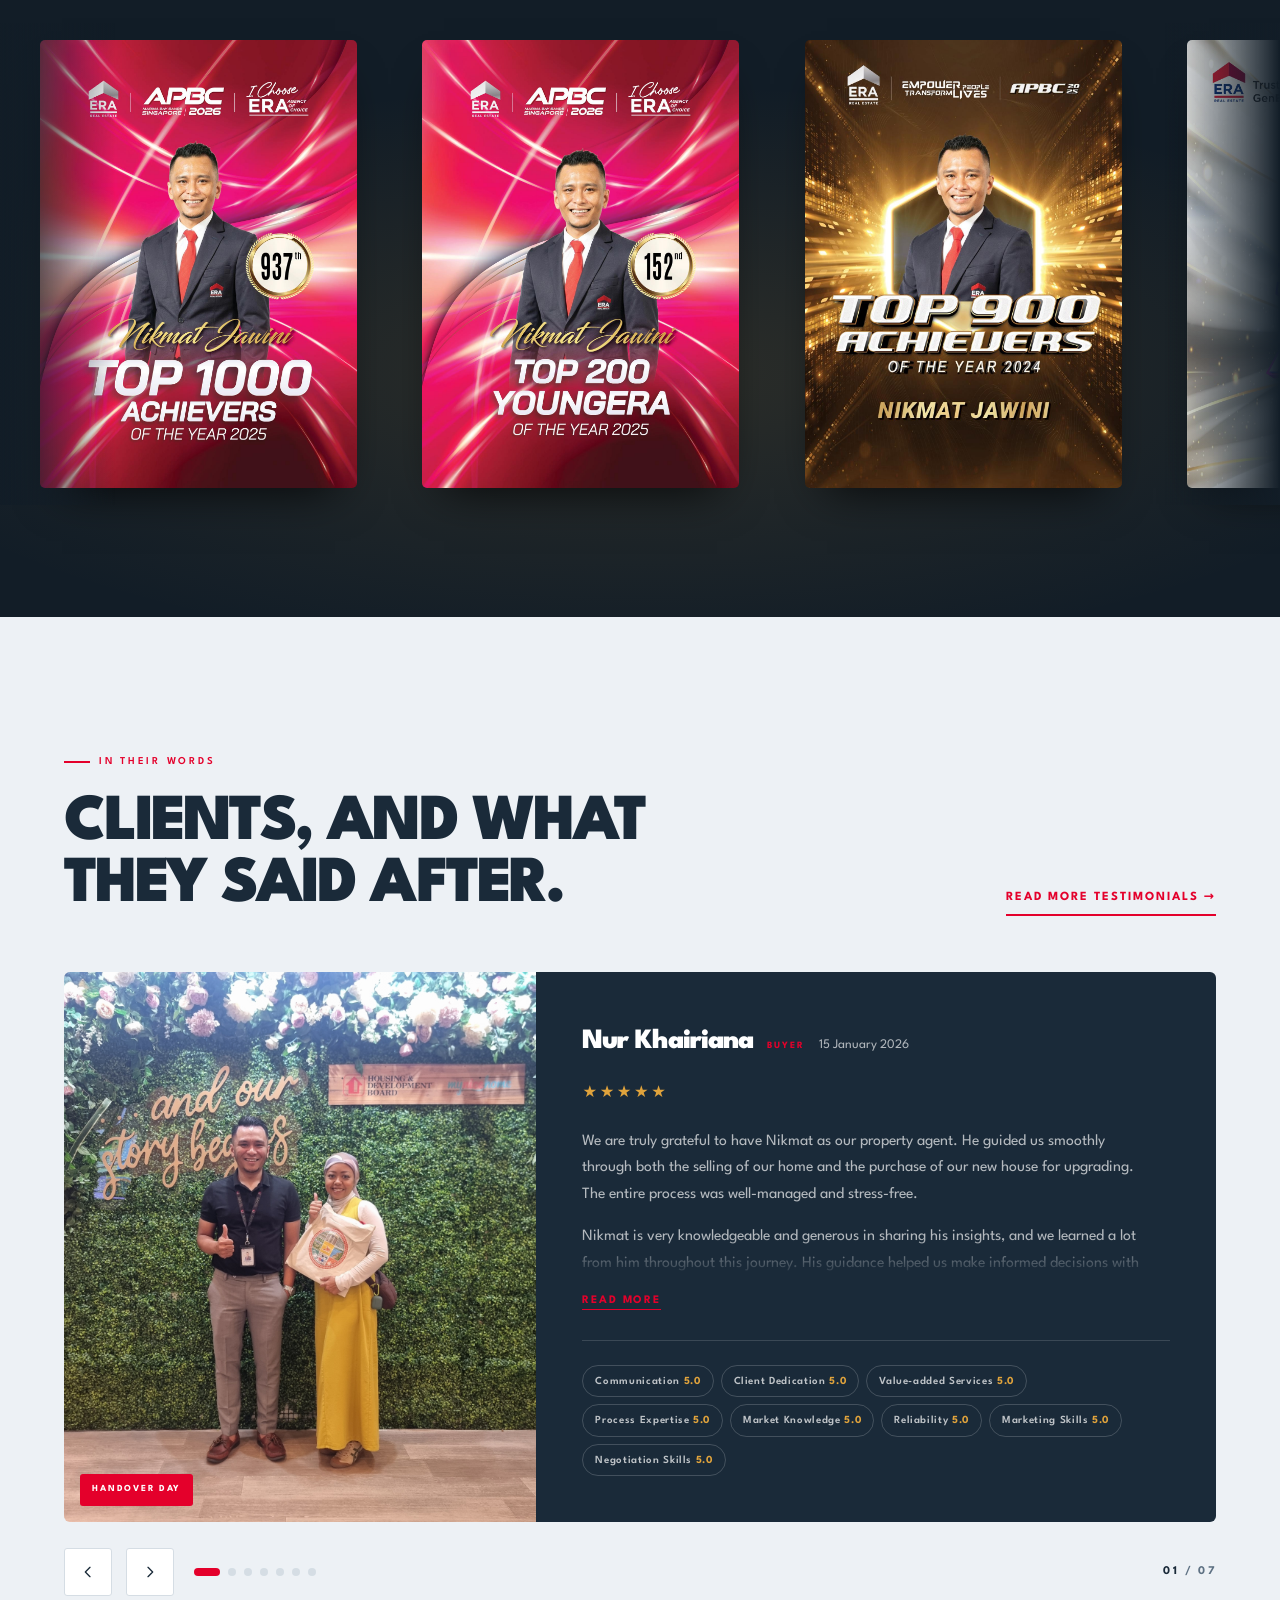
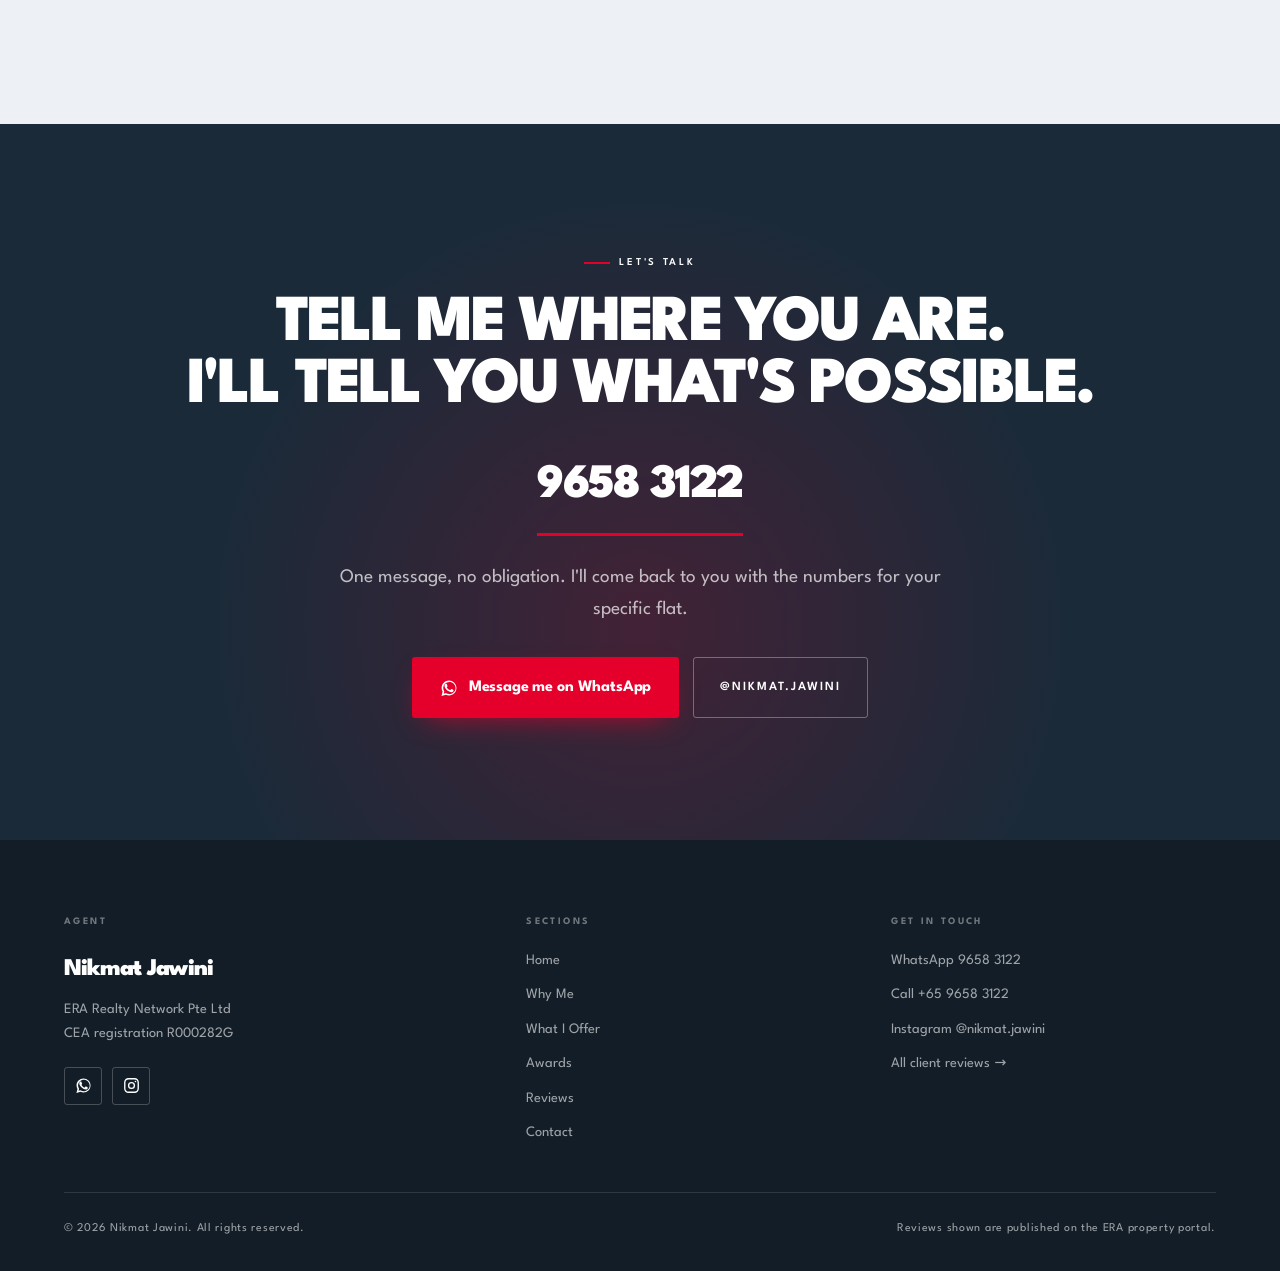
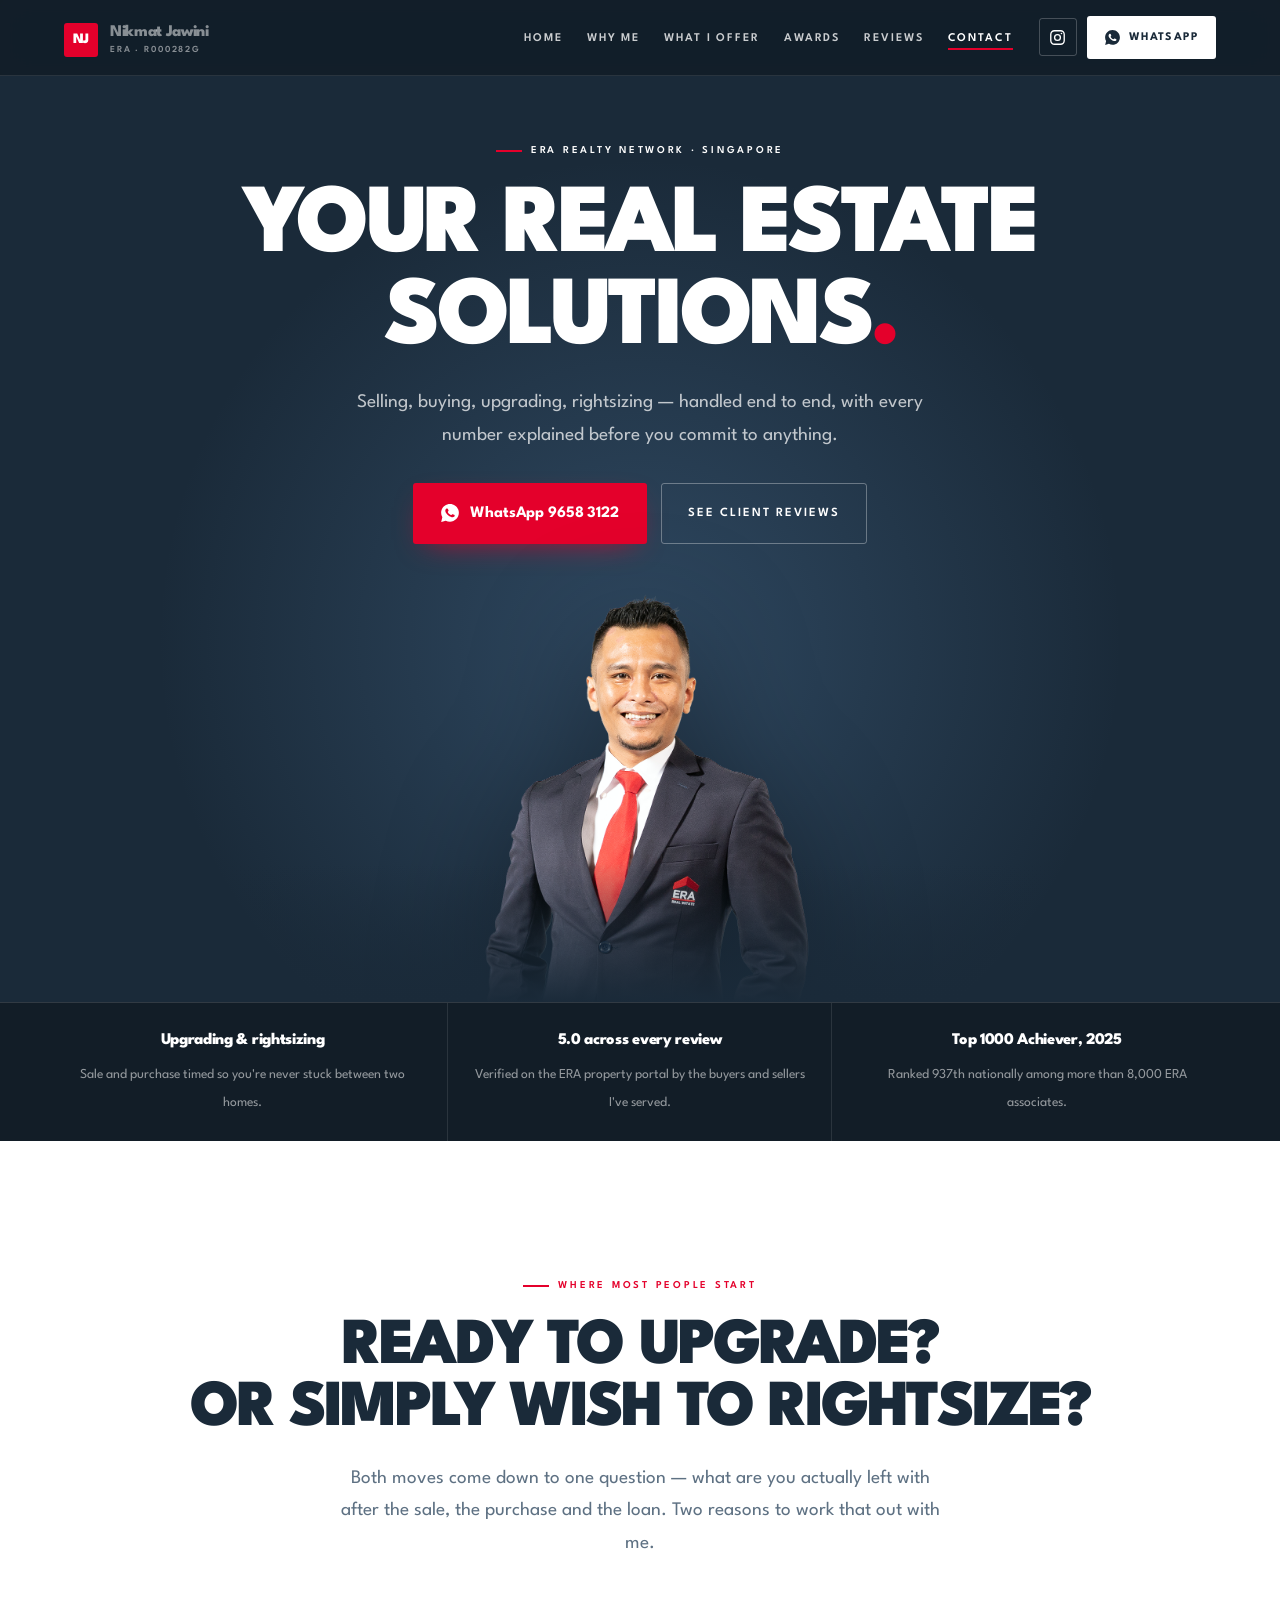
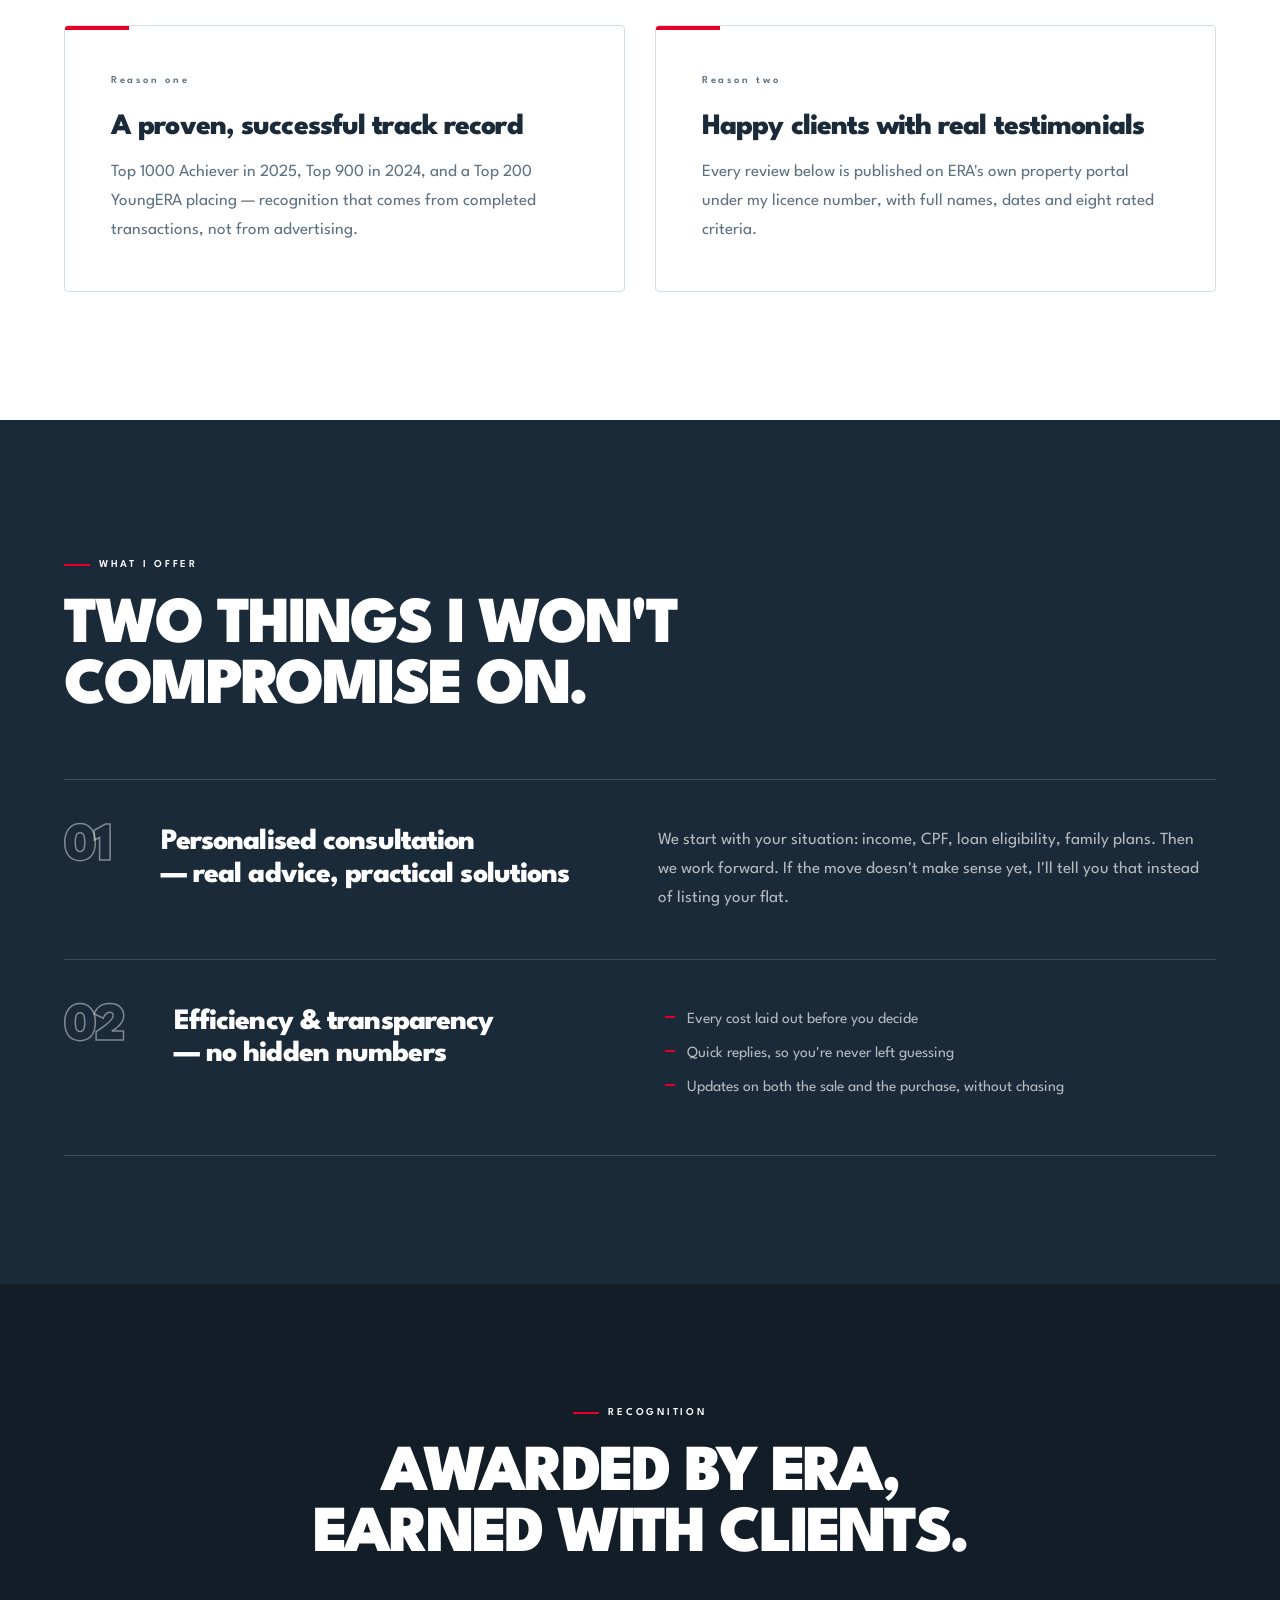
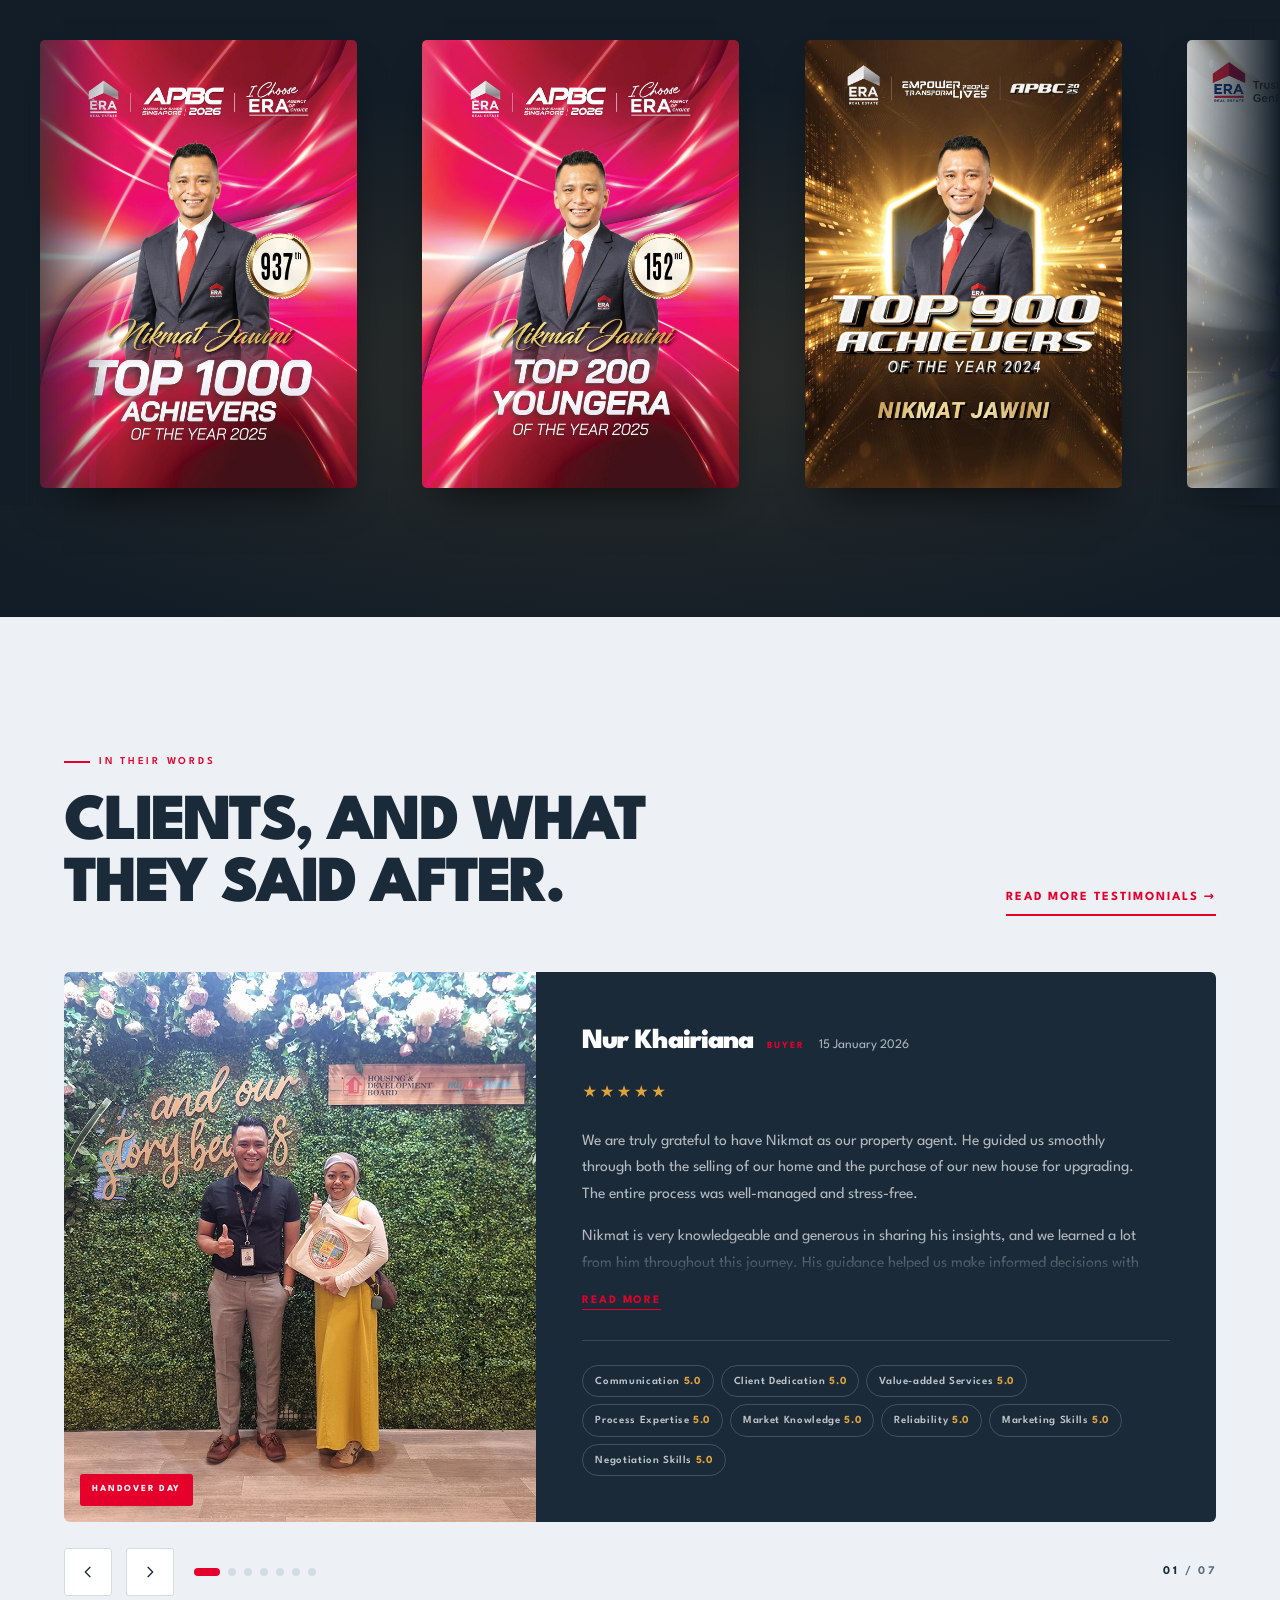
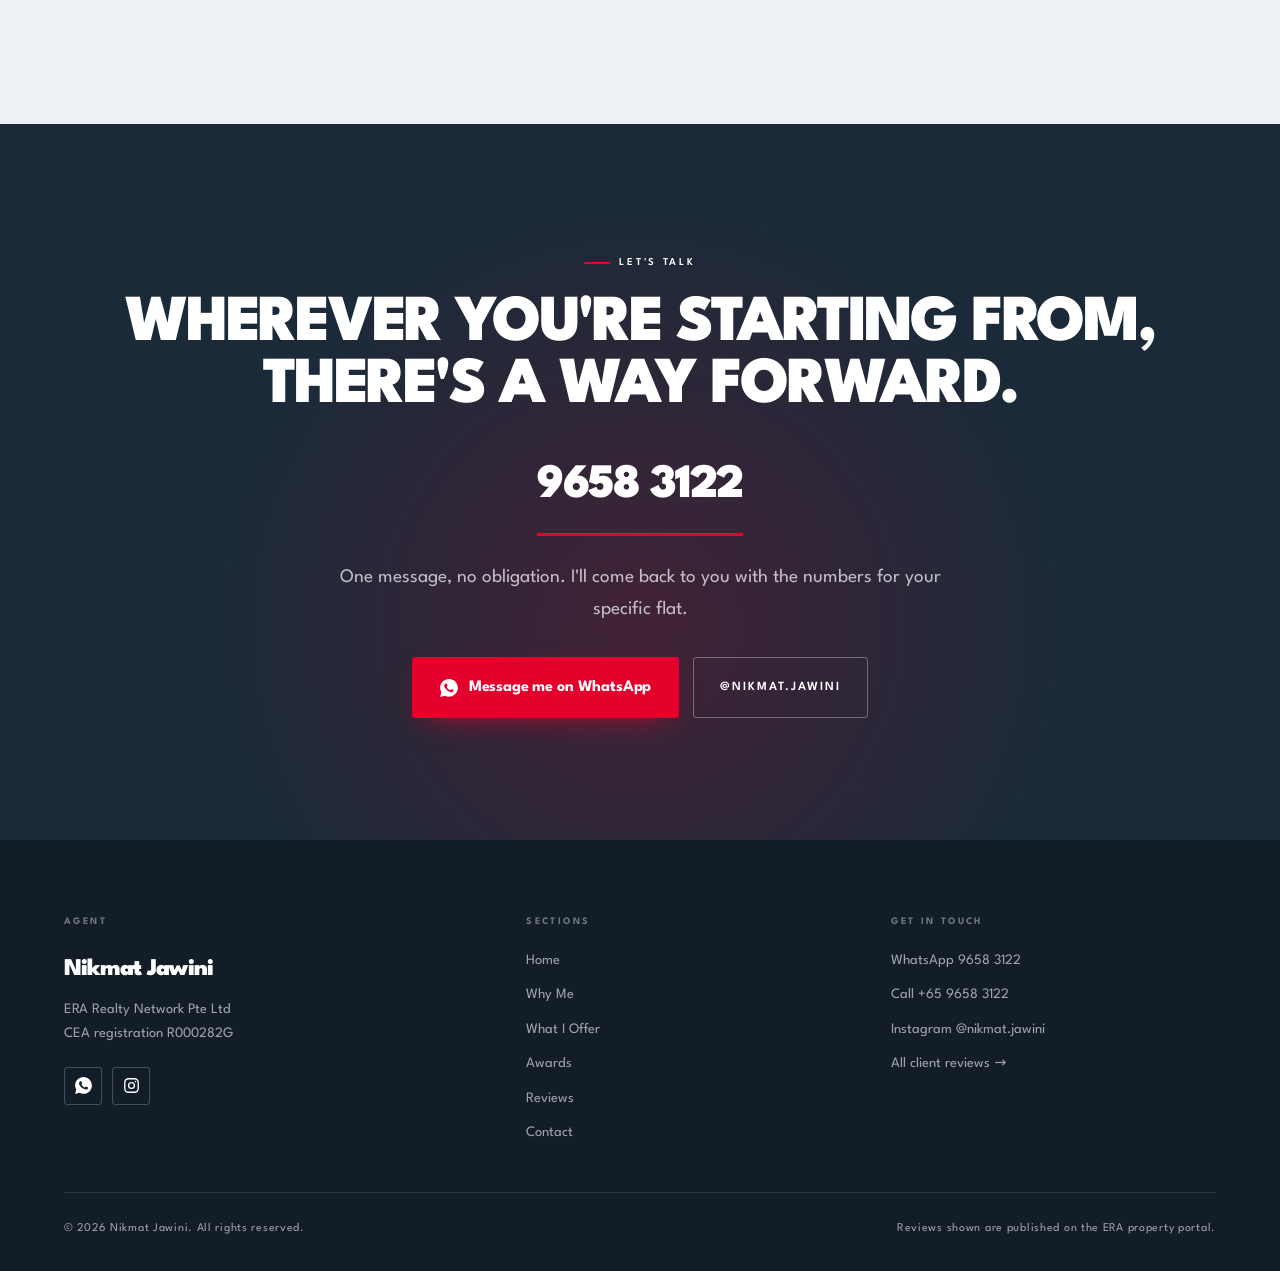
